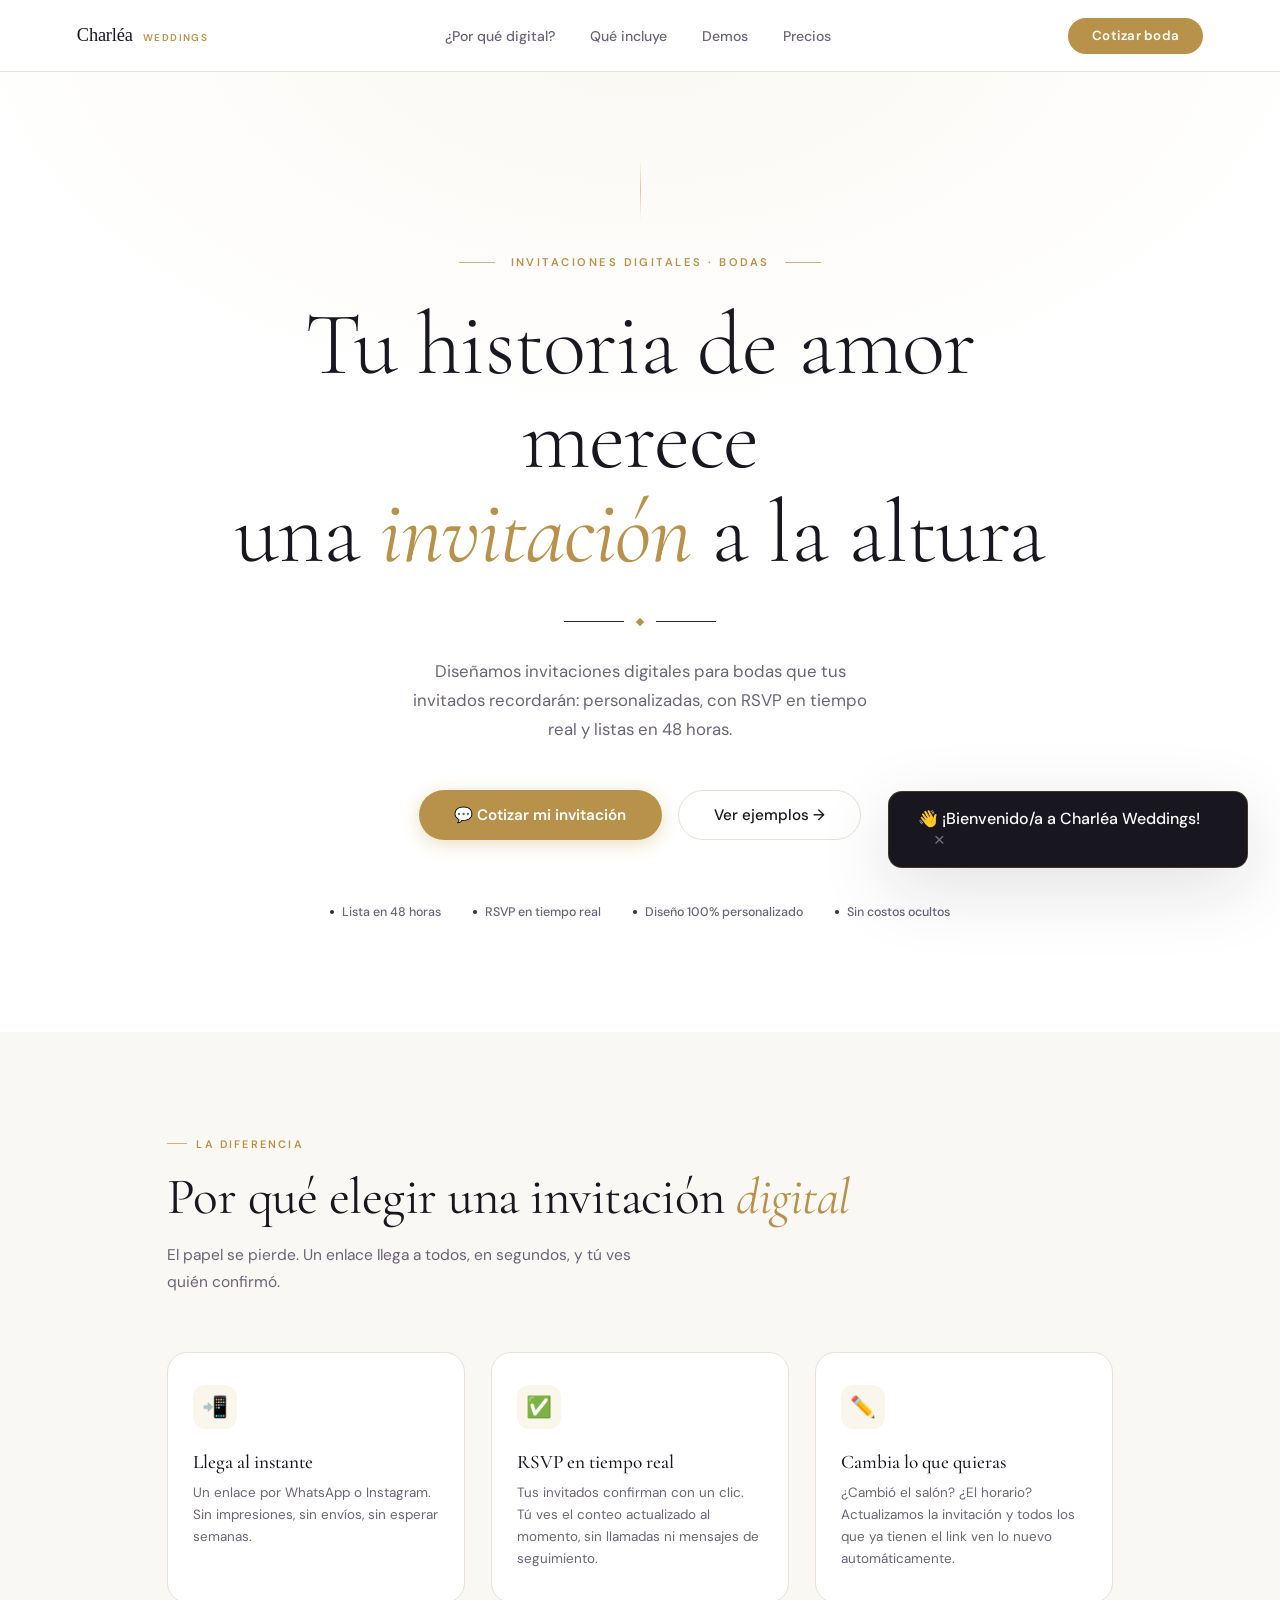
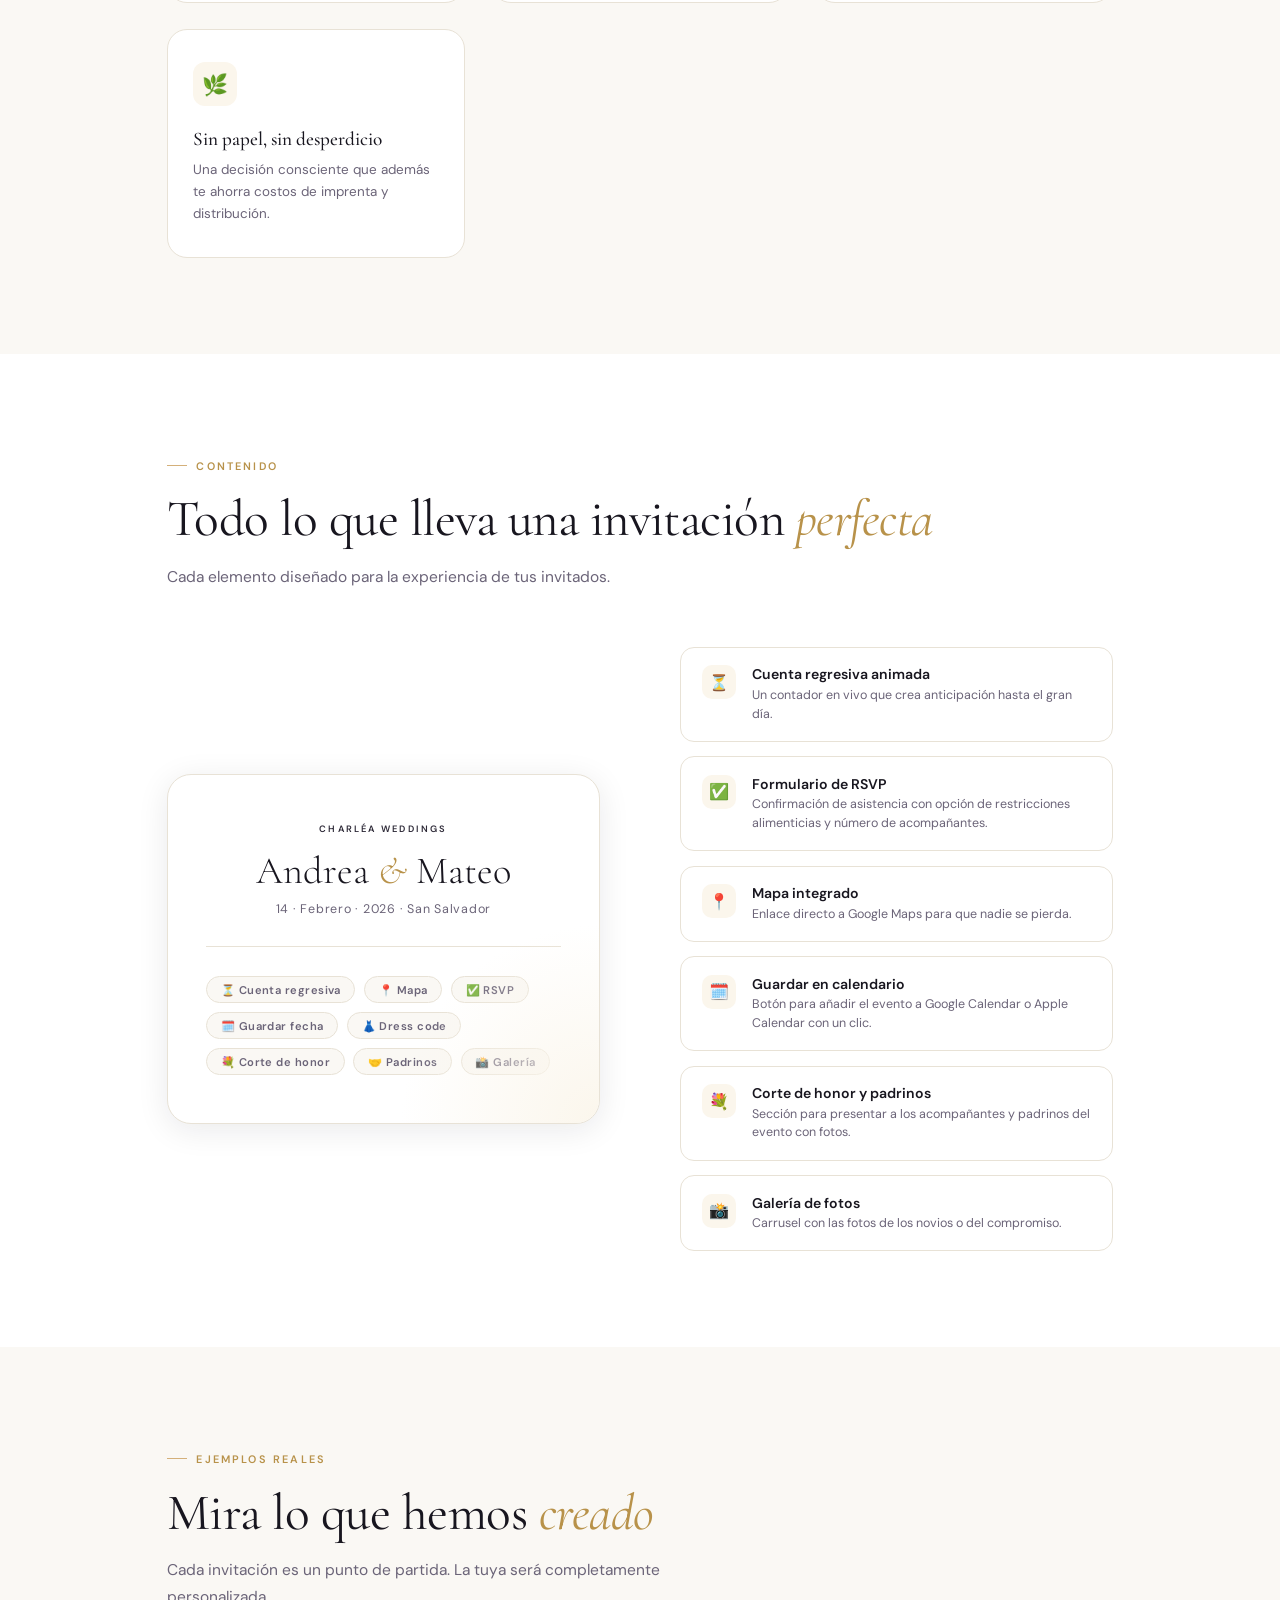
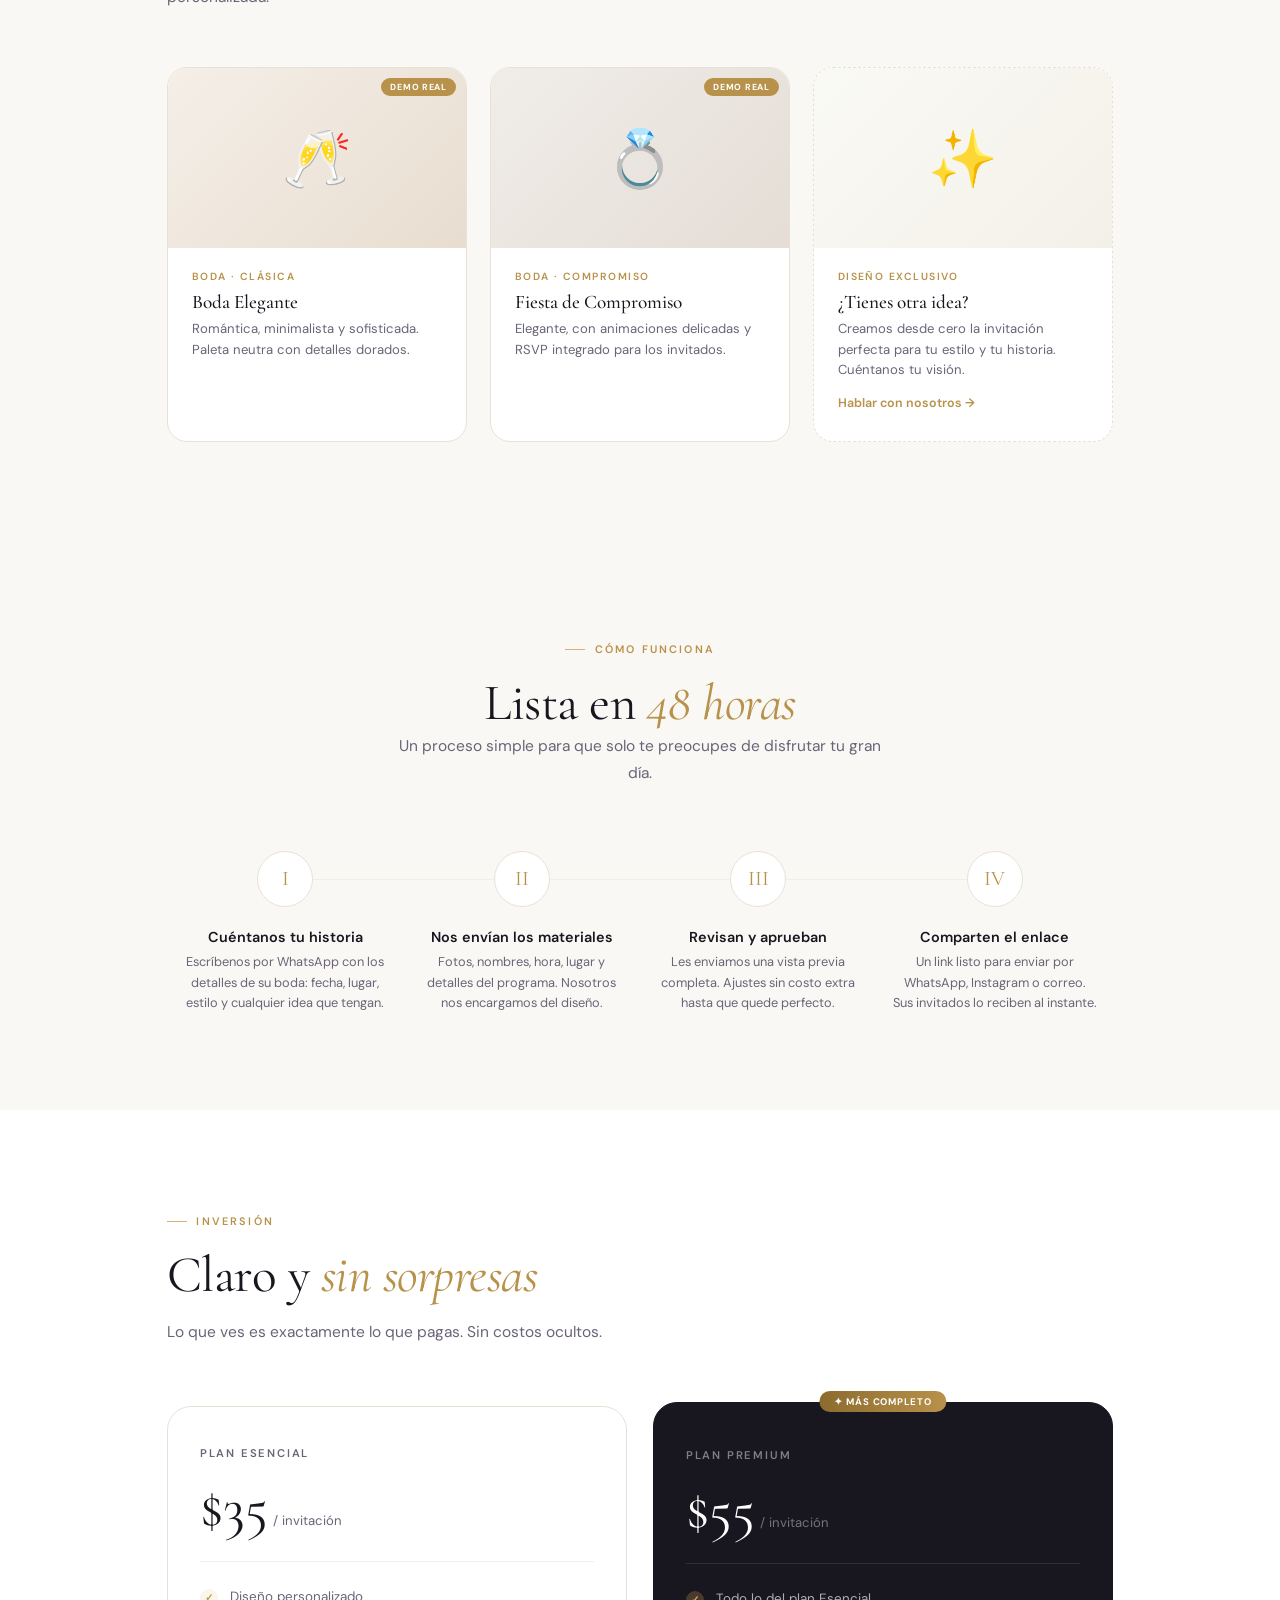
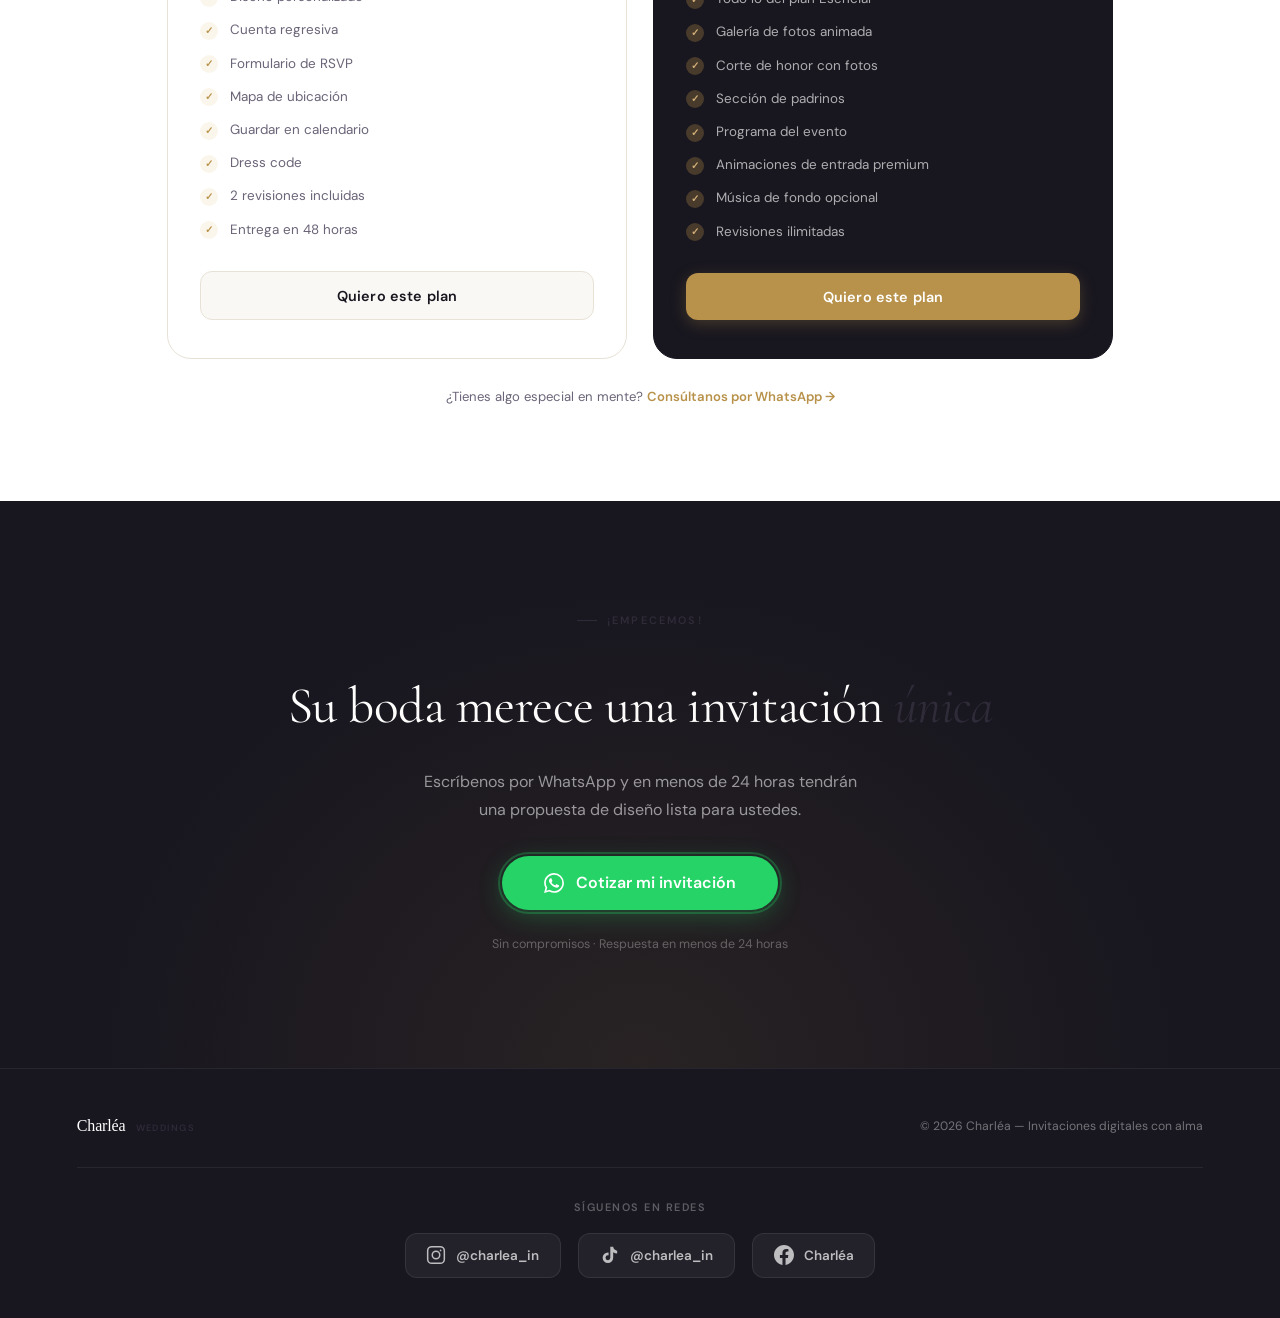
==== Charleaweedings/index.html @ 3f946fd0 "Fix: enlaces absolutos a demos (demo1 y demo4) en Charleaweedings" ====
<!DOCTYPE html>
<html lang="es">
<head>
  <meta charset="UTF-8" />
  <meta name="viewport" content="width=device-width, initial-scale=1.0" />
  <title>Charléa Weddings — Invitaciones Digitales para Bodas</title>
  <meta name="description" content="Invitaciones digitales de boda elegantes y personalizadas. RSVP en tiempo real, countdown, mapa y más. Lista en 48 horas." />

  <link rel="icon" type="image/svg+xml" href="data:image/svg+xml,
  <svg xmlns='http://www.w3.org/2000/svg' viewBox='0 0 64 64'>
    <rect width='64' height='64' rx='16' fill='%23B8924A'/>
    <text x='32' y='44' text-anchor='middle' font-family='serif' font-style='italic' font-size='36' fill='%23FAFAF5'>C</text>
  </svg>">

  <link rel="preconnect" href="https://fonts.googleapis.com">
  <link rel="preconnect" href="https://fonts.gstatic.com" crossorigin>
  <link href="https://fonts.cdnfonts.com/css/amsterdam-2" rel="stylesheet">
  <link href="https://fonts.googleapis.com/css2?family=Cormorant+Garamond:ital,wght@0,300;0,400;0,500;0,600;1,300;1,400;1,500;1,600&family=DM+Sans:wght@300;400;500;600&display=swap" rel="stylesheet" />

  <style>
    *, *::before, *::after { box-sizing: border-box; margin: 0; padding: 0; }

    :root {
      --bg:        #FFFFFF;
      --bg-soft:   #FAF8F4;
      --bg-warm:   #F3EFE6;
      --border:    #E8E2D6;
      --border-lt: #F0EBE0;
      --champ:     #B8924A;
      --champ-lt:  #FBF6EC;
      --champ-md:  #D4B07A;
      --champ-dk:  #8C6B2E;
      --ink:       #18161F;
      --ink2:      #6B6478;
      --ink-soft:  #2E2A38;
      --white:     #FFFFFF;
      --radius:    16px;
      --shadow-sm: 0 2px 12px rgba(24,22,31,0.06);
      --shadow:    0 6px 32px rgba(24,22,31,0.09);
      --shadow-lg: 0 20px 72px rgba(24,22,31,0.13);
      --tr:        all 0.28s cubic-bezier(0.4,0,0.2,1);
    }

    html { scroll-behavior: smooth; }
    body {
      font-family: 'DM Sans', sans-serif;
      background: var(--bg);
      color: var(--ink);
      overflow-x: hidden;
    }

    ::-webkit-scrollbar { width: 6px; }
    ::-webkit-scrollbar-track { background: var(--bg-soft); }
    ::-webkit-scrollbar-thumb { background: var(--champ-md); border-radius: 999px; }
    ::selection { background: var(--champ); color: var(--white); }

    /* ── NAV ── */
    nav {
      position: fixed; top: 0; left: 0; right: 0; z-index: 1000;
      display: flex; align-items: center; justify-content: space-between;
      padding: 1.1rem 6%;
      background: rgba(255,255,255,0.95);
      backdrop-filter: blur(20px) saturate(160%);
      -webkit-backdrop-filter: blur(20px) saturate(160%);
      border-bottom: 1px solid var(--border);
      transition: var(--tr);
    }
    nav.scrolled { box-shadow: 0 4px 28px rgba(26,24,16,0.06); }

    .nav-logo {
      font-family: 'Amsterdam', cursive;
      font-size: 1.15rem; font-weight: 400;
      color: var(--ink); text-decoration: none; letter-spacing: -.01em;
      display: flex; align-items: baseline; gap: .2rem;
    }
    .nav-logo-sub {
      font-family: 'DM Sans', sans-serif;
      font-size: .62rem; font-weight: 600; letter-spacing: .14em;
      text-transform: uppercase; color: var(--champ);
      margin-left: .45rem; vertical-align: middle;
      position: relative; top: -.05em;
    }

    .nav-links { display: flex; gap: 2.2rem; list-style: none; align-items: center; }
    .nav-links a {
      color: var(--ink2); text-decoration: none; font-size: .88rem;
      font-weight: 500; transition: var(--tr); position: relative;
    }
    .nav-links a::after {
      content: ''; position: absolute; bottom: -4px; left: 0;
      width: 0; height: 1.5px; background: var(--champ); transition: var(--tr);
    }
    .nav-links a:hover { color: var(--champ); }
    .nav-links a:hover::after { width: 100%; }

    .nav-cta {
      background: var(--champ); color: var(--white);
      font-weight: 600; font-size: .83rem;
      padding: .6rem 1.5rem; border-radius: 999px;
      text-decoration: none; letter-spacing: .02em;
      border: none; cursor: pointer;
      transition: var(--tr);
    }
    .nav-cta:hover {
      background: var(--champ-dk);
      transform: translateY(-2px);
      box-shadow: 0 6px 20px rgba(184,146,42,.35);
    }

    /* ── HAMBURGER ── */
    .hamburger {
      display: none; flex-direction: column; gap: 5px;
      background: none; border: none; cursor: pointer; padding: 4px; z-index: 1001;
    }
    .hamburger span {
      display: block; width: 24px; height: 2px;
      background: var(--ink); border-radius: 999px; transition: var(--tr);
      transform-origin: center;
    }
    .hamburger.active span:nth-child(1) { transform: rotate(45deg) translate(5px,5px); }
    .hamburger.active span:nth-child(2) { opacity: 0; transform: scaleX(0); }
    .hamburger.active span:nth-child(3) { transform: rotate(-45deg) translate(5px,-5px); }

    .mobile-menu {
      display: none; position: fixed; top: 0; right: -100%;
      width: 78%; max-width: 300px; height: 100vh;
      background: var(--white); padding: 5rem 2rem 2rem;
      box-shadow: -8px 0 32px rgba(26,24,16,0.1);
      transition: right 0.4s cubic-bezier(0.4,0,0.2,1);
      z-index: 999; overflow-y: auto;
    }
    .mobile-menu.open { right: 0; }
    .mobile-menu a {
      display: block; padding: 1rem 0; color: var(--ink);
      text-decoration: none; font-weight: 500; font-size: 1.05rem;
      border-bottom: 1px solid var(--border); transition: var(--tr);
    }
    .mobile-menu a:hover { color: var(--champ); padding-left: 8px; }
    .mobile-menu .nav-cta { display: inline-block; margin-top: 1.5rem; }

    .overlay {
      display: none; position: fixed; inset: 0;
      background: rgba(26,24,16,0.35);
      backdrop-filter: blur(4px); -webkit-backdrop-filter: blur(4px);
      z-index: 998; opacity: 0; transition: opacity 0.3s;
    }
    .overlay.show { display: block; opacity: 1; }

    /* ── HERO ── */
    #hero {
      min-height: 100vh;
      display: flex; flex-direction: column; align-items: center; justify-content: center;
      text-align: center;
      padding: 10rem 6% 7rem;
      position: relative; overflow: hidden;
    }

    /* Ornamental background — subtle radial bloom */
    #hero::before {
      content: '';
      position: absolute; inset: 0;
      background: radial-gradient(ellipse 80% 60% at 50% 0%, rgba(184,146,74,.07), transparent 70%);
      pointer-events: none;
    }

    .hero-ornament {
      width: 1px; height: 60px;
      background: linear-gradient(to bottom, transparent, var(--champ-md), transparent);
      margin: 0 auto 2.2rem;
      opacity: .7;
    }

    .hero-eyebrow {
      font-size: .7rem; font-weight: 600; letter-spacing: .22em;
      color: var(--champ); text-transform: uppercase; margin-bottom: 1.8rem;
      display: flex; align-items: center; justify-content: center; gap: 1rem;
    }
    .hero-eyebrow::before, .hero-eyebrow::after {
      content: ''; display: block; width: 36px; height: 1px; background: var(--champ-md);
    }

    h1 {
      font-family: 'Cormorant Garamond', serif;
      font-size: clamp(3rem, 7vw, 6rem);
      font-weight: 300; line-height: 1.05; letter-spacing: -.01em;
      color: var(--ink); max-width: 820px; margin: 0 auto .4rem;
    }
    h1 em { font-style: italic; color: var(--champ); font-weight: 400; }

    .hero-divider {
      display: flex; align-items: center; gap: .8rem;
      margin: 2rem auto; width: fit-content;
    }
    .hero-divider-line { width: 60px; height: 1px; background: var(--ink-soft); }
    .hero-divider-diamond {
      width: 6px; height: 6px;
      background: var(--champ); transform: rotate(45deg);
    }

    .hero-sub {
      color: var(--ink2); font-size: 1.05rem; line-height: 1.75;
      max-width: 480px; margin: 0 auto 2.8rem;
    }
    .hero-btns {
      display: flex; gap: 1rem; flex-wrap: wrap; justify-content: center;
    }
    .btn-primary {
      background: var(--champ); color: var(--white);
      font-weight: 600; padding: .9rem 2.2rem; border-radius: 999px;
      text-decoration: none; font-size: .95rem;
      transition: var(--tr); cursor: pointer;
      box-shadow: 0 4px 18px rgba(184,146,42,.3);
      border: none; display: inline-flex; align-items: center; gap: .5rem;
    }
    .btn-primary:hover {
      background: var(--champ-dk);
      transform: translateY(-3px);
      box-shadow: 0 8px 28px rgba(184,146,42,.42);
    }
    .btn-ghost {
      border: 1.5px solid var(--border); color: var(--ink);
      padding: .9rem 2.2rem; border-radius: 999px;
      text-decoration: none; font-size: .95rem; font-weight: 500;
      background: transparent; transition: var(--tr); cursor: pointer;
      display: inline-flex; align-items: center; gap: .5rem;
    }
    .btn-ghost:hover { border-color: var(--champ); color: var(--champ); background: var(--champ-lt); }

    .hero-trust {
      margin-top: 4rem;
      display: flex; align-items: center; justify-content: center; gap: 2rem;
      flex-wrap: wrap;
    }
    .trust-item {
      display: flex; align-items: center; gap: .5rem;
      font-size: .78rem; color: var(--ink2); font-weight: 500;
    }
    .trust-dot { width: 4px; height: 4px; border-radius: 50%; background: var(--ink-soft); flex-shrink: 0; }

    /* ── SECTION COMMONS ── */
    .section-wrap { max-width: 1100px; margin: 0 auto; padding: 6rem 6%; }
    .section-head { margin-bottom: 3.5rem; }
    .section-eyebrow {
      display: inline-flex; align-items: center; gap: .6rem;
      font-size: .68rem; font-weight: 600; letter-spacing: .2em;
      color: var(--champ); text-transform: uppercase; margin-bottom: 1.1rem;
    }
    .section-eyebrow::before {
      content: ''; display: block; width: 20px; height: 1px; background: var(--champ-md);
    }
    h2 {
      font-family: 'Cormorant Garamond', serif;
      font-size: clamp(2rem, 4vw, 3.2rem);
      font-weight: 400; line-height: 1.15; letter-spacing: -.01em;
      color: var(--ink);
    }
    h2 em { font-style: italic; color: var(--champ); }
    .section-sub {
      color: var(--ink2); font-size: .97rem; line-height: 1.75;
      margin-top: .9rem; max-width: 500px;
    }

    /* ── POR QUÉ DIGITAL ── */
    #why { background: var(--bg-soft); }
    .why-grid {
      display: grid; grid-template-columns: repeat(auto-fit, minmax(220px, 1fr));
      gap: 1.6rem; margin-top: 3.5rem;
    }
    .why-card {
      background: var(--white); border: 1px solid var(--border);
      border-radius: 20px; padding: 2rem 1.6rem;
      transition: var(--tr); position: relative;
      overflow: hidden;
    }
    .why-card::before {
      content: ''; position: absolute; top: 0; left: 0; right: 0; height: 2px;
      background: linear-gradient(90deg, var(--champ-md), transparent);
      opacity: 0; transition: var(--tr);
    }
    .why-card:hover { transform: translateY(-5px); box-shadow: var(--shadow); border-color: var(--ink-soft); }
    .why-card:hover::before { opacity: 1; }
    .why-icon {
      width: 44px; height: 44px; border-radius: 12px;
      background: var(--champ-lt); display: flex; align-items: center; justify-content: center;
      margin-bottom: 1.3rem; font-size: 1.3rem;
    }
    .why-title { font-family: 'Cormorant Garamond', serif; font-size: 1.2rem; font-weight: 500; color: var(--ink); margin-bottom: .5rem; }
    .why-desc { font-size: .84rem; color: var(--ink2); line-height: 1.65; }

    /* ── QUÉ INCLUYE ── */
    #includes { }
    .includes-layout {
      display: grid; grid-template-columns: 1fr 1fr;
      gap: 5rem; align-items: center; margin-top: 3.5rem;
    }
    .includes-visual {
      background: var(--white);
      border: 1px solid var(--border);
      border-radius: 24px;
      padding: 3rem 2.4rem;
      position: relative; overflow: hidden;
      box-shadow: var(--shadow);
    }
    .includes-visual::after {
      content: '';
      position: absolute; bottom: 0; right: 0;
      width: 200px; height: 200px;
      background: radial-gradient(circle at bottom right, var(--champ-lt), transparent 70%);
      pointer-events: none;
    }
    .invite-preview-header {
      text-align: center; padding-bottom: 1.8rem;
      border-bottom: 1px solid var(--border); margin-bottom: 1.8rem;
    }
    .invite-preview-eyebrow {
      font-size: .58rem; letter-spacing: .24em; text-transform: uppercase;
      color: var(--ink-soft); margin-bottom: .9rem; display: block; font-weight: 600;
    }
    .invite-preview-names {
      font-family: 'Cormorant Garamond', serif;
      font-size: 2.4rem; font-weight: 300; color: var(--ink);
      line-height: 1.1;
    }
    .invite-preview-names em { font-style: italic; color: var(--champ); }
    .invite-preview-date {
      font-size: .78rem; color: var(--ink2); margin-top: .6rem; letter-spacing: .06em;
    }
    .invite-chips {
      display: flex; flex-wrap: wrap; gap: .55rem; margin-top: 1.2rem;
    }
    .invite-chip {
      font-size: .7rem; font-weight: 600; padding: .35rem .85rem;
      border-radius: 999px; background: var(--bg-soft); color: var(--ink2);
      border: 1px solid var(--border); letter-spacing: .04em;
      display: inline-flex; align-items: center; gap: .35rem;
    }

    .includes-list { display: flex; flex-direction: column; gap: .9rem; }
    .includes-item {
      display: flex; align-items: flex-start; gap: 1rem;
      padding: 1.1rem 1.3rem; border-radius: 14px;
      border: 1px solid var(--border); background: var(--white);
      transition: var(--tr);
    }
    .includes-item:hover { border-color: var(--ink-soft); background: var(--champ-lt); }
    .inc-icon {
      width: 34px; height: 34px; border-radius: 10px;
      background: var(--champ-lt); color: var(--champ);
      display: flex; align-items: center; justify-content: center;
      font-size: 1rem; flex-shrink: 0;
    }
    .includes-item:hover .inc-icon { background: var(--champ); color: var(--white); }
    .inc-title { font-weight: 600; font-size: .88rem; color: var(--ink); }
    .inc-desc { font-size: .78rem; color: var(--ink2); margin-top: .15rem; line-height: 1.5; }

    /* ── DEMOS ── */
    #demos { background: var(--bg-soft); }
    .demos-grid {
      display: grid; grid-template-columns: repeat(auto-fill, minmax(280px, 1fr));
      gap: 1.4rem; margin-top: 3.5rem;
    }
    .demo-card {
      background: var(--white); border: 1px solid var(--border);
      border-radius: 20px; overflow: hidden; transition: var(--tr);
      text-decoration: none; color: inherit;
      display: flex; flex-direction: column;
      position: relative;
    }
    .demo-card:hover { transform: translateY(-6px); box-shadow: var(--shadow-lg); border-color: var(--ink-soft); }
    .demo-card-thumb {
      height: 180px; display: flex; align-items: center; justify-content: center;
      font-size: 3.5rem; transition: var(--tr); position: relative;
    }
    .demo-card:hover .demo-card-thumb { transform: scale(1.04); }
    .demo-badge {
      position: absolute; top: 10px; right: 10px;
      font-size: .55rem; font-weight: 700; letter-spacing: .08em; text-transform: uppercase;
      padding: .2rem .6rem; border-radius: 999px;
      background: var(--champ); color: var(--white);
    }
    .demo-card-body { padding: 1.4rem 1.5rem 1.8rem; flex: 1; }
    .demo-card-tag {
      font-size: .65rem; font-weight: 600; letter-spacing: .14em;
      color: var(--champ); text-transform: uppercase; margin-bottom: .4rem;
    }
    .demo-card-title {
      font-family: 'Cormorant Garamond', serif;
      font-size: 1.2rem; font-weight: 500; color: var(--ink); margin-bottom: .35rem;
    }
    .demo-card-desc { font-size: .82rem; color: var(--ink2); line-height: 1.55; }
    .demo-card-link {
      display: inline-flex; align-items: center; gap: .35rem;
      font-size: .78rem; font-weight: 600; color: var(--champ);
      margin-top: .9rem; opacity: 0; transform: translateX(-6px); transition: var(--tr);
    }
    .demo-card:hover .demo-card-link { opacity: 1; transform: translateY(0); }

    /* ── PROCESO ── */
    #process {}
    .process-steps {
      display: grid; grid-template-columns: repeat(4, 1fr);
      gap: 0; margin-top: 4rem; position: relative;
    }
    .process-steps::before {
      content: '';
      position: absolute; top: 28px; left: calc(100% / 8); right: calc(100% / 8);
      height: 1px; background: var(--bg-warm); z-index: 0;
    }
    .process-step { text-align: center; padding: 0 1rem; position: relative; z-index: 1; }
    .step-num-circle {
      width: 56px; height: 56px; border-radius: 50%;
      background: var(--white); border: 1.5px solid var(--border);
      display: flex; align-items: center; justify-content: center;
      margin: 0 auto 1.3rem;
      font-family: 'Cormorant Garamond', serif;
      font-size: 1.3rem; font-weight: 400; color: var(--champ);
      transition: var(--tr);
    }
    .process-step:hover .step-num-circle {
      background: var(--champ); color: var(--white); border-color: var(--champ);
      transform: scale(1.1);
    }
    .step-title { font-weight: 600; font-size: .9rem; color: var(--ink); margin-bottom: .4rem; }
    .step-desc { font-size: .8rem; color: var(--ink2); line-height: 1.6; }

    /* ── PROCESO ── */
    #process { background: var(--bg-soft); }

    /* ── PRICING ── */
    #pricing { background: var(--white); }
    .pricing-two {
      display: grid; grid-template-columns: 1fr 1fr;
      gap: 1.6rem; margin-top: 3.5rem; align-items: end;
    }
    .price-card {
      background: var(--white); border: 1.5px solid var(--border);
      border-radius: 24px; padding: 2.4rem 2rem;
      display: flex; flex-direction: column; transition: var(--tr);
      position: relative;
    }
    .price-card:hover { transform: translateY(-5px); box-shadow: var(--shadow-lg); }
    .price-card.featured {
      background: var(--ink); border-color: var(--ink);
      padding-top: 2.8rem;
    }
    .featured-badge {
      position: absolute; top: -12px; left: 50%; transform: translateX(-50%);
      background: linear-gradient(90deg, var(--champ-dk), var(--champ), var(--champ-md));
      background-size: 200%; animation: lilacShimmer 3s linear infinite;
      color: var(--white); font-size: .6rem; font-weight: 700;
      letter-spacing: .1em; text-transform: uppercase;
      padding: .25rem .9rem; border-radius: 999px; white-space: nowrap;
    }
    @keyframes lilacShimmer { 0%{background-position:0%} 100%{background-position:200%} }
    .price-tier {
      font-size: .7rem; font-weight: 600; letter-spacing: .16em;
      text-transform: uppercase; color: var(--ink2); margin-bottom: 1.2rem;
    }
    .price-card.featured .price-tier { color: rgba(255,255,255,.45); }
    .price-amount {
      display: flex; align-items: baseline; gap: .3rem; margin-bottom: 1.6rem;
    }
    .price-num {
      font-family: 'Cormorant Garamond', serif;
      font-size: 3.5rem; font-weight: 400; line-height: 1; color: var(--ink);
    }
    .price-card.featured .price-num { color: var(--white); }
    .price-per { font-size: .82rem; color: var(--ink2); font-weight: 400; }
    .price-card.featured .price-per { color: rgba(255,255,255,.4); }
    .price-divider { height: 1px; background: var(--bg-warm); margin-bottom: 1.6rem; }
    .price-card.featured .price-divider { background: rgba(255,255,255,.1); }
    .price-features { list-style: none; display: flex; flex-direction: column; gap: .85rem; flex: 1; }
    .price-features li {
      display: flex; align-items: flex-start; gap: .75rem;
      font-size: .84rem; color: var(--ink2); line-height: 1.45;
    }
    .price-card.featured .price-features li { color: rgba(255,255,255,.65); }
    .feat-check {
      width: 18px; height: 18px; border-radius: 50%; flex-shrink: 0;
      background: var(--champ-lt); color: var(--champ);
      display: flex; align-items: center; justify-content: center;
      font-size: .6rem; font-weight: 700; margin-top: .1rem;
    }
    .price-card.featured .feat-check { background: rgba(184,146,74,.3); color: var(--champ-md); }
    .price-btn {
      margin-top: 2rem; width: 100%; padding: .9rem;
      border-radius: 12px; font-weight: 600; font-size: .9rem;
      cursor: pointer; border: none; transition: var(--tr);
      font-family: 'DM Sans', sans-serif; letter-spacing: .01em;
    }
    .price-btn-default {
      background: var(--bg-soft); color: var(--ink); border: 1.5px solid var(--border);
    }
    .price-btn-default:hover { border-color: var(--champ); color: var(--champ); background: var(--champ-lt); }
    .price-btn-featured {
      background: var(--champ); color: var(--white);
      box-shadow: 0 4px 16px rgba(184,146,74,.28);
    }
    .price-btn-featured:hover { background: var(--champ-dk); box-shadow: 0 8px 28px rgba(184,146,74,.42); }

    /* ── CTA BANNER ── */
    #cta {
      background: var(--ink); padding: 7rem 6%;
      text-align: center; display: flex; flex-direction: column; align-items: center; gap: 2rem;
      position: relative; overflow: hidden;
    }
    #cta::before {
      content: ''; position: absolute; inset: 0;
      background: radial-gradient(ellipse at 50% 100%, rgba(184,146,74,.1), transparent 60%);
    }
    #cta .section-eyebrow { color: var(--ink-soft); }
    #cta .section-eyebrow::before { background: var(--ink-soft); }
    #cta h2 { color: var(--white); }
    #cta h2 em { color: var(--ink-soft); }
    #cta p { color: rgba(255,255,255,.55); font-size: 1rem; max-width: 440px; line-height: 1.75; position: relative; }
    .wa-btn {
      display: inline-flex; align-items: center; gap: .75rem;
      background: #25D366; color: var(--white); font-weight: 600;
      padding: 1.05rem 2.6rem; border-radius: 999px; text-decoration: none;
      font-size: 1rem; transition: var(--tr);
      box-shadow: 0 6px 24px rgba(37,211,102,.28);
      position: relative;
    }
    .wa-btn:hover { transform: translateY(-3px) scale(1.02); box-shadow: 0 12px 40px rgba(37,211,102,.4); }
    .wa-btn::after {
      content: ''; position: absolute; inset: -4px;
      border-radius: 999px; border: 2px solid rgba(37,211,102,.28);
      animation: pulseRing 2s ease-out infinite;
    }
    @keyframes pulseRing { 0%{transform:scale(1);opacity:1;} 100%{transform:scale(1.3);opacity:0;} }

    /* ── FOOTER ── */
    footer {
      background: var(--ink);
      border-top: 1px solid rgba(255,255,255,.07);
      padding: 3rem 6% 2.5rem;
      display: flex; flex-direction: column; align-items: center;
      gap: 2rem; text-align: center;
    }
    .footer-top {
      display: flex; align-items: center; justify-content: space-between;
      width: 100%; flex-wrap: wrap; gap: 1.5rem;
    }
    .footer-logo {
      font-family: 'Amsterdam', cursive;
      font-size: 1rem; font-weight: 400; color: var(--white); letter-spacing: -.01em;
    }
    .footer-logo-sub {
      font-family: 'DM Sans', sans-serif;
      font-size: .58rem; font-weight: 600; letter-spacing: .14em;
      text-transform: uppercase; color: var(--ink-soft); margin-left: .4rem;
    }
    footer p { font-size: .76rem; color: rgba(255,255,255,.4); }
    .footer-social-section {
      width: 100%; border-top: 1px solid rgba(255,255,255,.07);
      padding-top: 2rem; display: flex; flex-direction: column; align-items: center; gap: 1.2rem;
    }
    .footer-social-label {
      font-size: .68rem; font-weight: 600; letter-spacing: .14em;
      text-transform: uppercase; color: rgba(255,255,255,.3);
    }
    .footer-socials { display: flex; gap: 1.1rem; flex-wrap: wrap; justify-content: center; }
    .social-icon-link {
      display: flex; align-items: center; gap: .6rem; text-decoration: none;
      background: rgba(255,255,255,.05); border: 1px solid rgba(255,255,255,.08);
      border-radius: 12px; padding: .7rem 1.3rem;
      transition: var(--tr); color: rgba(255,255,255,.7);
    }
    .social-icon-link:hover {
      background: rgba(255,255,255,.1); border-color: var(--ink-soft);
      color: var(--white); transform: translateY(-3px);
      box-shadow: 0 8px 24px rgba(0,0,0,.25);
    }
    .social-icon-link svg { flex-shrink: 0; width: 20px; height: 20px; }
    .social-icon-link span { font-size: .84rem; font-weight: 600; }

    /* ── NOTIFICATION ── */
    .notification {
      position: fixed; bottom: 2rem; right: 2rem;
      background: var(--ink); color: var(--white);
      padding: 1rem 1.8rem; border-radius: 14px;
      box-shadow: var(--shadow-lg);
      transform: translateY(120px); opacity: 0;
      transition: all 0.5s cubic-bezier(0.34,1.56,0.64,1);
      z-index: 2000; font-weight: 500;
      max-width: 360px;
      border: 1px solid rgba(184,146,42,.25);
    }
    .notification.show { transform: translateY(0); opacity: 1; }
    .notification .nt-close {
      background: none; border: none; color: rgba(255,255,255,.4);
      cursor: pointer; margin-left: 1rem; font-size: 1.2rem; transition: var(--tr);
    }
    .notification .nt-close:hover { color: var(--white); }

    /* ── REVEAL ── */
    .reveal { opacity: 0; transform: translateY(20px); transition: opacity 0.6s cubic-bezier(0.25,0.46,0.45,0.94), transform 0.6s cubic-bezier(0.25,0.46,0.45,0.94); }
    .reveal.visible { opacity: 1; transform: translateY(0); }
    .reveal:nth-child(2) { transition-delay: .08s; }
    .reveal:nth-child(3) { transition-delay: .16s; }
    .reveal:nth-child(4) { transition-delay: .24s; }

    /* ── RESPONSIVE ── */
    @media (max-width: 860px) {
      .includes-layout { grid-template-columns: 1fr; gap: 2.5rem; }
      .process-steps { grid-template-columns: 1fr 1fr; gap: 2rem; }
      .process-steps::before { display: none; }
      .pricing-two { grid-template-columns: 1fr; max-width: 440px; margin-left: auto; margin-right: auto; }
    }
    @media (max-width: 700px) {
      .nav-links { display: none; }
      .hamburger { display: flex; }
      .mobile-menu { display: block; }
      footer { text-align: center; }
      .footer-top { flex-direction: column; align-items: center; }
      .footer-socials { flex-direction: column; align-items: center; }
      .notification { bottom: 1rem; right: 1rem; left: 1rem; max-width: none; }
      .why-grid { grid-template-columns: 1fr; }
      .demos-grid { grid-template-columns: 1fr; }
      h1 { font-size: 2.8rem; }
    }
    @media (max-width: 480px) {
      .hero-btns .btn-primary, .hero-btns .btn-ghost { width: 100%; justify-content: center; }
      .process-steps { grid-template-columns: 1fr; }
    }
    @media (prefers-reduced-motion: reduce) {
      *, *::before, *::after { animation: none !important; transition: none !important; }
    }
  </style>
</head>
<body>

<!-- NAV -->
<nav id="nav">
  <a class="nav-logo" href="#">
    Charléa <span class="nav-logo-sub">Weddings</span>
  </a>
  <ul class="nav-links">
    <li><a href="#why">¿Por qué digital?</a></li>
    <li><a href="#includes">Qué incluye</a></li>
    <li><a href="#demos">Demos</a></li>
    <li><a href="#pricing">Precios</a></li>
  </ul>
  <a href="#cta" class="nav-cta" onclick="handleWhatsApp()">Cotizar boda</a>
  <button class="hamburger" id="hamburger" aria-label="Menú">
    <span></span><span></span><span></span>
  </button>
</nav>
<div class="overlay" id="overlay"></div>
<div class="mobile-menu" id="mobileMenu">
  <a href="#why" onclick="closeMobile()">¿Por qué digital?</a>
  <a href="#includes" onclick="closeMobile()">Qué incluye</a>
  <a href="#demos" onclick="closeMobile()">Demos</a>
  <a href="#pricing" onclick="closeMobile()">Precios</a>
  <a href="#cta" class="nav-cta" onclick="handleWhatsApp(); closeMobile()">Cotizar boda</a>
</div>

<!-- HERO -->
<section id="hero">
  <div class="hero-ornament"></div>
  <div class="hero-eyebrow">Invitaciones digitales · Bodas</div>
  <h1>
    Tu historia de amor merece<br/>
    una <em>invitación</em> a la altura
  </h1>
  <div class="hero-divider">
    <div class="hero-divider-line"></div>
    <div class="hero-divider-diamond"></div>
    <div class="hero-divider-line"></div>
  </div>
  <p class="hero-sub">
    Diseñamos invitaciones digitales para bodas que tus invitados recordarán: personalizadas, con RSVP en tiempo real y listas en 48 horas.
  </p>
  <div class="hero-btns">
    <a href="#cta" class="btn-primary" onclick="handleWhatsApp()">💬 Cotizar mi invitación</a>
    <a href="#demos" class="btn-ghost">Ver ejemplos →</a>
  </div>
  <div class="hero-trust">
    <div class="trust-item"><div class="trust-dot"></div> Lista en 48 horas</div>
    <div class="trust-item"><div class="trust-dot"></div> RSVP en tiempo real</div>
    <div class="trust-item"><div class="trust-dot"></div> Diseño 100% personalizado</div>
    <div class="trust-item"><div class="trust-dot"></div> Sin costos ocultos</div>
  </div>
</section>

<!-- POR QUÉ DIGITAL -->
<section id="why">
  <div class="section-wrap">
    <div class="section-head reveal">
      <span class="section-eyebrow">La diferencia</span>
      <h2>Por qué elegir una invitación <em>digital</em></h2>
      <p class="section-sub">El papel se pierde. Un enlace llega a todos, en segundos, y tú ves quién confirmó.</p>
    </div>
    <div class="why-grid">
      <div class="why-card reveal">
        <div class="why-icon">📲</div>
        <p class="why-title">Llega al instante</p>
        <p class="why-desc">Un enlace por WhatsApp o Instagram. Sin impresiones, sin envíos, sin esperar semanas.</p>
      </div>
      <div class="why-card reveal">
        <div class="why-icon">✅</div>
        <p class="why-title">RSVP en tiempo real</p>
        <p class="why-desc">Tus invitados confirman con un clic. Tú ves el conteo actualizado al momento, sin llamadas ni mensajes de seguimiento.</p>
      </div>
      <div class="why-card reveal">
        <div class="why-icon">✏️</div>
        <p class="why-title">Cambia lo que quieras</p>
        <p class="why-desc">¿Cambió el salón? ¿El horario? Actualizamos la invitación y todos los que ya tienen el link ven lo nuevo automáticamente.</p>
      </div>
      <div class="why-card reveal">
        <div class="why-icon">🌿</div>
        <p class="why-title">Sin papel, sin desperdicio</p>
        <p class="why-desc">Una decisión consciente que además te ahorra costos de imprenta y distribución.</p>
      </div>
    </div>
  </div>
</section>

<!-- QUÉ INCLUYE -->
<section id="includes">
  <div class="section-wrap">
    <div class="section-head reveal">
      <span class="section-eyebrow">Contenido</span>
      <h2>Todo lo que lleva una invitación <em>perfecta</em></h2>
      <p class="section-sub">Cada elemento diseñado para la experiencia de tus invitados.</p>
    </div>
    <div class="includes-layout">
      <div class="includes-visual reveal">
        <div class="invite-preview-header">
          <span class="invite-preview-eyebrow">Charléa Weddings</span>
          <div class="invite-preview-names">Andrea <em>&</em> Mateo</div>
          <div class="invite-preview-date">14 · Febrero · 2026 · San Salvador</div>
        </div>
        <div class="invite-chips">
          <span class="invite-chip">⏳ Cuenta regresiva</span>
          <span class="invite-chip">📍 Mapa</span>
          <span class="invite-chip">✅ RSVP</span>
          <span class="invite-chip">🗓️ Guardar fecha</span>
          <span class="invite-chip">👗 Dress code</span>
          <span class="invite-chip">💐 Corte de honor</span>
          <span class="invite-chip">🤝 Padrinos</span>
          <span class="invite-chip">📸 Galería</span>
        </div>
      </div>
      <div class="includes-list">
        <div class="includes-item reveal">
          <div class="inc-icon">⏳</div>
          <div>
            <p class="inc-title">Cuenta regresiva animada</p>
            <p class="inc-desc">Un contador en vivo que crea anticipación hasta el gran día.</p>
          </div>
        </div>
        <div class="includes-item reveal">
          <div class="inc-icon">✅</div>
          <div>
            <p class="inc-title">Formulario de RSVP</p>
            <p class="inc-desc">Confirmación de asistencia con opción de restricciones alimenticias y número de acompañantes.</p>
          </div>
        </div>
        <div class="includes-item reveal">
          <div class="inc-icon">📍</div>
          <div>
            <p class="inc-title">Mapa integrado</p>
            <p class="inc-desc">Enlace directo a Google Maps para que nadie se pierda.</p>
          </div>
        </div>
        <div class="includes-item reveal">
          <div class="inc-icon">🗓️</div>
          <div>
            <p class="inc-title">Guardar en calendario</p>
            <p class="inc-desc">Botón para añadir el evento a Google Calendar o Apple Calendar con un clic.</p>
          </div>
        </div>
        <div class="includes-item reveal">
          <div class="inc-icon">💐</div>
          <div>
            <p class="inc-title">Corte de honor y padrinos</p>
            <p class="inc-desc">Sección para presentar a los acompañantes y padrinos del evento con fotos.</p>
          </div>
        </div>
        <div class="includes-item reveal">
          <div class="inc-icon">📸</div>
          <div>
            <p class="inc-title">Galería de fotos</p>
            <p class="inc-desc">Carrusel con las fotos de los novios o del compromiso.</p>
          </div>
        </div>
      </div>
    </div>
  </div>
</section>

<!-- DEMOS -->
<section id="demos">
  <div class="section-wrap">
    <div class="section-head reveal">
      <span class="section-eyebrow">Ejemplos reales</span>
      <h2>Mira lo que hemos <em>creado</em></h2>
      <p class="section-sub">Cada invitación es un punto de partida. La tuya será completamente personalizada.</p>
    </div>
    <div class="demos-grid">
      <a class="demo-card reveal" href="https://charlea-in.github.io/LandPage/demo4/index.html" target="_blank">
        <div class="demo-card-thumb" style="background:linear-gradient(135deg,#f5efe8,#e8ddd0);">
          🥂
          <span class="demo-badge">Demo real</span>
        </div>
        <div class="demo-card-body">
          <p class="demo-card-tag">Boda · Clásica</p>
          <p class="demo-card-title">Boda Elegante</p>
          <p class="demo-card-desc">Romántica, minimalista y sofisticada. Paleta neutra con detalles dorados.</p>
          <span class="demo-card-link">Ver demo →</span>
        </div>
      </a>
      <a class="demo-card reveal" href="https://charlea-in.github.io/LandPage/demo1/index.html" target="_blank">
        <div class="demo-card-thumb" style="background:linear-gradient(135deg,#f0ede8,#e5ddd6);">
          💍
          <span class="demo-badge">Demo real</span>
        </div>
        <div class="demo-card-body">
          <p class="demo-card-tag">Boda · Compromiso</p>
          <p class="demo-card-title">Fiesta de Compromiso</p>
          <p class="demo-card-desc">Elegante, con animaciones delicadas y RSVP integrado para los invitados.</p>
          <span class="demo-card-link">Ver demo →</span>
        </div>
      </a>
      <div class="demo-card reveal" style="cursor:default; border-style:dashed;" onclick="handleWhatsApp()">
        <div class="demo-card-thumb" style="background:linear-gradient(135deg,#fafaf5,#f3f0e8);">✨</div>
        <div class="demo-card-body">
          <p class="demo-card-tag">Diseño exclusivo</p>
          <p class="demo-card-title">¿Tienes otra idea?</p>
          <p class="demo-card-desc">Creamos desde cero la invitación perfecta para tu estilo y tu historia. Cuéntanos tu visión.</p>
          <span class="demo-card-link" style="opacity:1;transform:none;">Hablar con nosotros →</span>
        </div>
      </div>
    </div>
  </div>
</section>

<!-- PROCESO -->
<section id="process">
  <div class="section-wrap">
    <div class="section-head reveal" style="text-align:center;">
      <span class="section-eyebrow">Cómo funciona</span>
      <h2>Lista en <em>48 horas</em></h2>
      <p class="section-sub" style="margin:0 auto;">Un proceso simple para que solo te preocupes de disfrutar tu gran día.</p>
    </div>
    <div class="process-steps">
      <div class="process-step reveal">
        <div class="step-num-circle">I</div>
        <p class="step-title">Cuéntanos tu historia</p>
        <p class="step-desc">Escríbenos por WhatsApp con los detalles de su boda: fecha, lugar, estilo y cualquier idea que tengan.</p>
      </div>
      <div class="process-step reveal">
        <div class="step-num-circle">II</div>
        <p class="step-title">Nos envían los materiales</p>
        <p class="step-desc">Fotos, nombres, hora, lugar y detalles del programa. Nosotros nos encargamos del diseño.</p>
      </div>
      <div class="process-step reveal">
        <div class="step-num-circle">III</div>
        <p class="step-title">Revisan y aprueban</p>
        <p class="step-desc">Les enviamos una vista previa completa. Ajustes sin costo extra hasta que quede perfecto.</p>
      </div>
      <div class="process-step reveal">
        <div class="step-num-circle">IV</div>
        <p class="step-title">Comparten el enlace</p>
        <p class="step-desc">Un link listo para enviar por WhatsApp, Instagram o correo. Sus invitados lo reciben al instante.</p>
      </div>
    </div>
  </div>
</section>

<!-- PRICING -->
<section id="pricing">
  <div class="section-wrap">
    <div class="section-head reveal">
      <span class="section-eyebrow">Inversión</span>
      <h2>Claro y <em>sin sorpresas</em></h2>
      <p class="section-sub">Lo que ves es exactamente lo que pagas. Sin costos ocultos.</p>
    </div>
    <div class="pricing-two">

      <!-- ESENCIAL -->
      <div class="price-card reveal">
        <p class="price-tier">Plan Esencial</p>
        <div class="price-amount">
          <span class="price-num">$35</span>
          <span class="price-per">/ invitación</span>
        </div>
        <div class="price-divider"></div>
        <ul class="price-features">
          <li><span class="feat-check">✓</span> Diseño personalizado</li>
          <li><span class="feat-check">✓</span> Cuenta regresiva</li>
          <li><span class="feat-check">✓</span> Formulario de RSVP</li>
          <li><span class="feat-check">✓</span> Mapa de ubicación</li>
          <li><span class="feat-check">✓</span> Guardar en calendario</li>
          <li><span class="feat-check">✓</span> Dress code</li>
          <li><span class="feat-check">✓</span> 2 revisiones incluidas</li>
          <li><span class="feat-check">✓</span> Entrega en 48 horas</li>
        </ul>
        <button class="price-btn price-btn-default" onclick="handleWhatsApp('Esencial')">Quiero este plan</button>
      </div>

      <!-- PREMIUM -->
      <div class="price-card featured reveal">
        <span class="featured-badge">✦ Más completo</span>
        <p class="price-tier">Plan Premium</p>
        <div class="price-amount">
          <span class="price-num">$55</span>
          <span class="price-per">/ invitación</span>
        </div>
        <div class="price-divider"></div>
        <ul class="price-features">
          <li><span class="feat-check">✓</span> Todo lo del plan Esencial</li>
          <li><span class="feat-check">✓</span> Galería de fotos animada</li>
          <li><span class="feat-check">✓</span> Corte de honor con fotos</li>
          <li><span class="feat-check">✓</span> Sección de padrinos</li>
          <li><span class="feat-check">✓</span> Programa del evento</li>
          <li><span class="feat-check">✓</span> Animaciones de entrada premium</li>
          <li><span class="feat-check">✓</span> Música de fondo opcional</li>
          <li><span class="feat-check">✓</span> Revisiones ilimitadas</li>
        </ul>
        <button class="price-btn price-btn-featured" onclick="handleWhatsApp('Premium')">Quiero este plan</button>
      </div>

    </div>
    <p style="text-align:center; margin-top:1.8rem; font-size:.82rem; color:var(--ink2);">
      ¿Tienes algo especial en mente? <a href="#cta" style="color:var(--champ); font-weight:600; text-decoration:none;" onclick="handleWhatsApp()">Consúltanos por WhatsApp →</a>
    </p>
  </div>
</section>

<!-- CTA FINAL -->
<section id="cta">
  <span class="section-eyebrow">¡Empecemos!</span>
  <h2 style="color:var(--white);">Su boda merece una invitación <em>única</em></h2>
  <p>Escríbenos por WhatsApp y en menos de 24 horas tendrán una propuesta de diseño lista para ustedes.</p>
  <a href="#" class="wa-btn" onclick="handleWhatsApp()">
    <svg width="20" height="20" viewBox="0 0 24 24" fill="currentColor"><path d="M17.472 14.382c-.297-.149-1.758-.867-2.03-.967-.273-.099-.471-.148-.67.15-.197.297-.767.966-.94 1.164-.173.199-.347.223-.644.075-.297-.15-1.255-.463-2.39-1.475-.883-.788-1.48-1.761-1.653-2.059-.173-.297-.018-.458.13-.606.134-.133.298-.347.446-.52.149-.174.198-.298.298-.497.099-.198.05-.371-.025-.52-.075-.149-.669-1.612-.916-2.207-.242-.579-.487-.5-.669-.51-.173-.008-.371-.01-.57-.01-.198 0-.52.074-.792.372-.272.297-1.04 1.016-1.04 2.479 0 1.462 1.065 2.875 1.213 3.074.149.198 2.096 3.2 5.077 4.487.709.306 1.262.489 1.694.625.712.227 1.36.195 1.871.118.571-.085 1.758-.719 2.006-1.413.248-.694.248-1.289.173-1.413-.074-.124-.272-.198-.57-.347m-5.421 7.403h-.004a9.87 9.87 0 01-5.031-1.378l-.361-.214-3.741.982.998-3.648-.235-.374a9.86 9.86 0 01-1.51-5.26c.001-5.45 4.436-9.884 9.888-9.884 2.64 0 5.122 1.03 6.988 2.898a9.825 9.825 0 012.893 6.994c-.003 5.45-4.437 9.884-9.885 9.884m8.413-18.297A11.815 11.815 0 0012.05 0C5.495 0 .16 5.335.157 11.892c0 2.096.547 4.142 1.588 5.945L.057 24l6.305-1.654a11.882 11.882 0 005.683 1.448h.005c6.554 0 11.89-5.335 11.893-11.893a11.821 11.821 0 00-3.48-8.413Z"/></svg>
    Cotizar mi invitación
  </a>
  <p style="font-size:.78rem; color:rgba(255,255,255,.3); margin-top:-.5rem;">Sin compromisos · Respuesta en menos de 24 horas</p>
</section>

<!-- FOOTER -->
<footer>
  <div class="footer-top">
    <span class="footer-logo">Charléa <span class="footer-logo-sub">Weddings</span></span>
    <p>© 2026 Charléa — Invitaciones digitales con alma</p>
  </div>
  <div class="footer-social-section">
    <span class="footer-social-label">Síguenos en redes</span>
    <div class="footer-socials">
      <a href="https://www.instagram.com/charlea_in" target="_blank" rel="noopener" aria-label="Instagram" class="social-icon-link social-ig">
        <svg xmlns="http://www.w3.org/2000/svg" viewBox="0 0 24 24" fill="none" stroke="currentColor" stroke-width="1.8" stroke-linecap="round" stroke-linejoin="round">
          <defs>
            <linearGradient id="ig-gradient" x1="0%" y1="100%" x2="100%" y2="0%">
              <stop offset="0%" stop-color="#f09433"/>
              <stop offset="50%" stop-color="#dc2743"/>
              <stop offset="100%" stop-color="#bc1888"/>
            </linearGradient>
          </defs>
          <rect x="2" y="2" width="20" height="20" rx="5" ry="5"/>
          <circle cx="12" cy="12" r="4.5"/>
          <circle cx="17.5" cy="6.5" r="1" fill="currentColor" stroke="none"/>
        </svg>
        <span>@charlea_in</span>
      </a>
      <a href="https://tiktok.com/@charlea_in" target="_blank" rel="noopener" aria-label="TikTok" class="social-icon-link social-tt">
        <svg xmlns="http://www.w3.org/2000/svg" viewBox="0 0 24 24" fill="currentColor">
          <path d="M19.59 6.69a4.83 4.83 0 0 1-3.77-4.25V2h-3.45v13.67a2.89 2.89 0 0 1-2.88 2.5 2.89 2.89 0 0 1-2.89-2.89 2.89 2.89 0 0 1 2.89-2.89c.28 0 .54.04.79.1V9.01a6.33 6.33 0 0 0-.79-.05 6.34 6.34 0 0 0-6.34 6.34 6.34 6.34 0 0 0 6.34 6.34 6.34 6.34 0 0 0 6.33-6.34V8.69a8.17 8.17 0 0 0 4.78 1.52V6.75a4.85 4.85 0 0 1-1.01-.06z"/>
        </svg>
        <span>@charlea_in</span>
      </a>
      <a href="https://www.facebook.com/share/1SowYFtpYW/" target="_blank" rel="noopener" aria-label="Facebook" class="social-icon-link social-fb">
        <svg xmlns="http://www.w3.org/2000/svg" viewBox="0 0 24 24" fill="currentColor">
          <path d="M24 12.073c0-6.627-5.373-12-12-12s-12 5.373-12 12c0 5.99 4.388 10.954 10.125 11.854v-8.385H7.078v-3.47h3.047V9.43c0-3.007 1.792-4.669 4.533-4.669 1.312 0 2.686.235 2.686.235v2.953H15.83c-1.491 0-1.956.925-1.956 1.874v2.25h3.328l-.532 3.47h-2.796v8.385C19.612 23.027 24 18.062 24 12.073z"/>
        </svg>
        <span>Charléa</span>
      </a>
    </div>
  </div>
</footer>

<!-- NOTIFICATION -->
<div class="notification" id="notification">
  <span id="notif-text"></span>
  <button class="nt-close" onclick="hideNotification()">×</button>
</div>

<script>
  /* ── NAV SCROLL ── */
  const nav = document.getElementById('nav');
  window.addEventListener('scroll', () => {
    nav.classList.toggle('scrolled', window.scrollY > 20);
  });

  /* ── HAMBURGER ── */
  const hamburger = document.getElementById('hamburger');
  const mobileMenu = document.getElementById('mobileMenu');
  const overlay = document.getElementById('overlay');

  hamburger.addEventListener('click', () => {
    const open = mobileMenu.classList.toggle('open');
    hamburger.classList.toggle('active', open);
    overlay.classList.toggle('show', open);
    document.body.style.overflow = open ? 'hidden' : '';
  });
  overlay.addEventListener('click', closeMobile);
  function closeMobile() {
    mobileMenu.classList.remove('open');
    hamburger.classList.remove('active');
    overlay.classList.remove('show');
    document.body.style.overflow = '';
  }

  /* ── REVEAL ON SCROLL ── */
  const revealEls = document.querySelectorAll('.reveal');
  const io = new IntersectionObserver((entries) => {
    entries.forEach(e => { if (e.isIntersecting) { e.target.classList.add('visible'); io.unobserve(e.target); } });
  }, { threshold: 0.12 });
  revealEls.forEach(el => io.observe(el));

  /* ── NOTIFICATION ── */
  let notifTimer;
  function showNotification(msg) {
    const n = document.getElementById('notification');
    document.getElementById('notif-text').textContent = msg;
    n.classList.add('show');
    clearTimeout(notifTimer);
    notifTimer = setTimeout(hideNotification, 4000);
  }
  function hideNotification() {
    document.getElementById('notification').classList.remove('show');
  }

  /* ── WHATSAPP ── */
  function handleWhatsApp(plan) {
    const phone = '50378543673';
    let msg;
    if (plan) {
      msg = `¡Hola! 👋 Estoy interesada/o en el *Plan ${plan}* de invitaciones digitales para bodas de Charléa. ¿Podrían darme más información?`;
    } else {
      msg = `¡Hola! 👋 Me gustaría conocer más sobre las invitaciones digitales para bodas de Charléa. ¿Podrían darme más información?`;
    }
    window.open(`https://wa.me/${phone}?text=${encodeURIComponent(msg)}`, '_blank');
    showNotification(`📱 Abriendo WhatsApp${plan ? ` — Plan ${plan}` : ''}...`);
    return false;
  }

  /* ── WELCOME ── */
  window.addEventListener('load', () => {
    setTimeout(() => showNotification('👋 ¡Bienvenido/a a Charléa Weddings!'), 1500);
  });
</script>

</body>
</html>
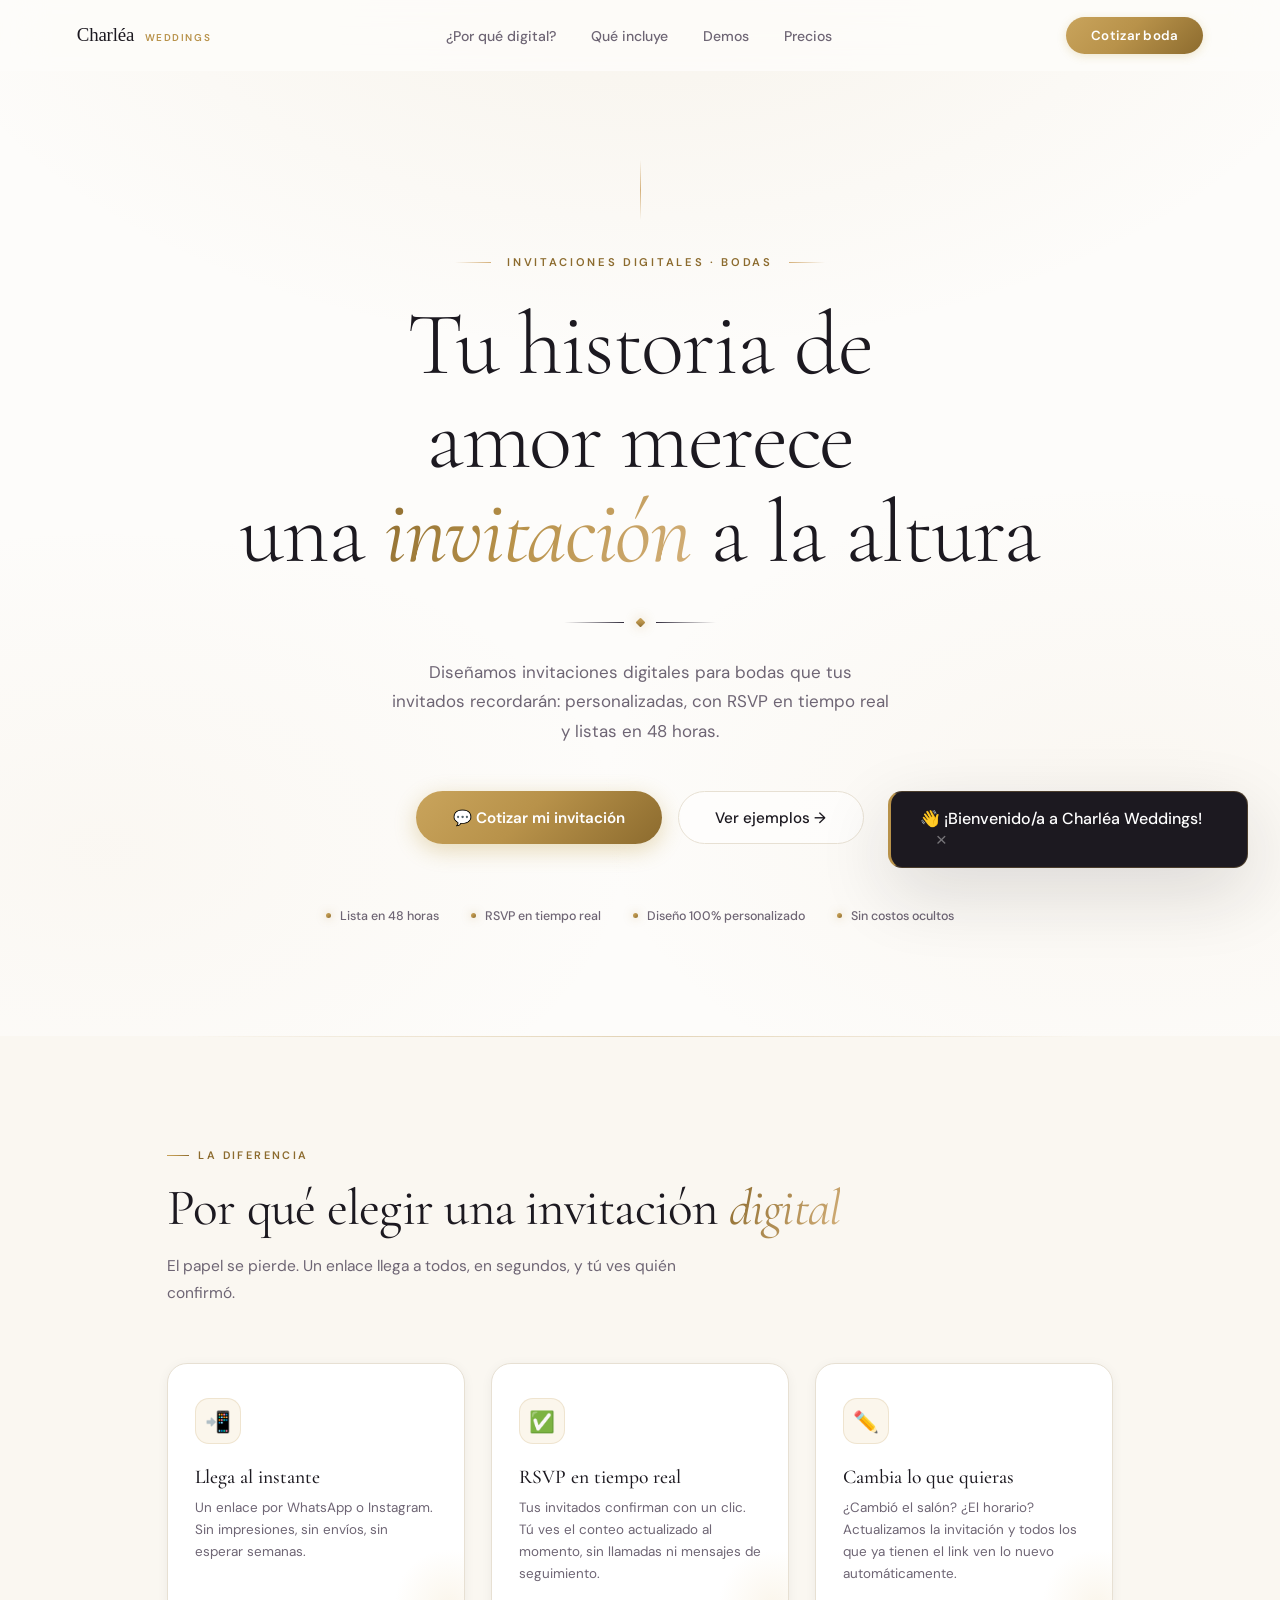
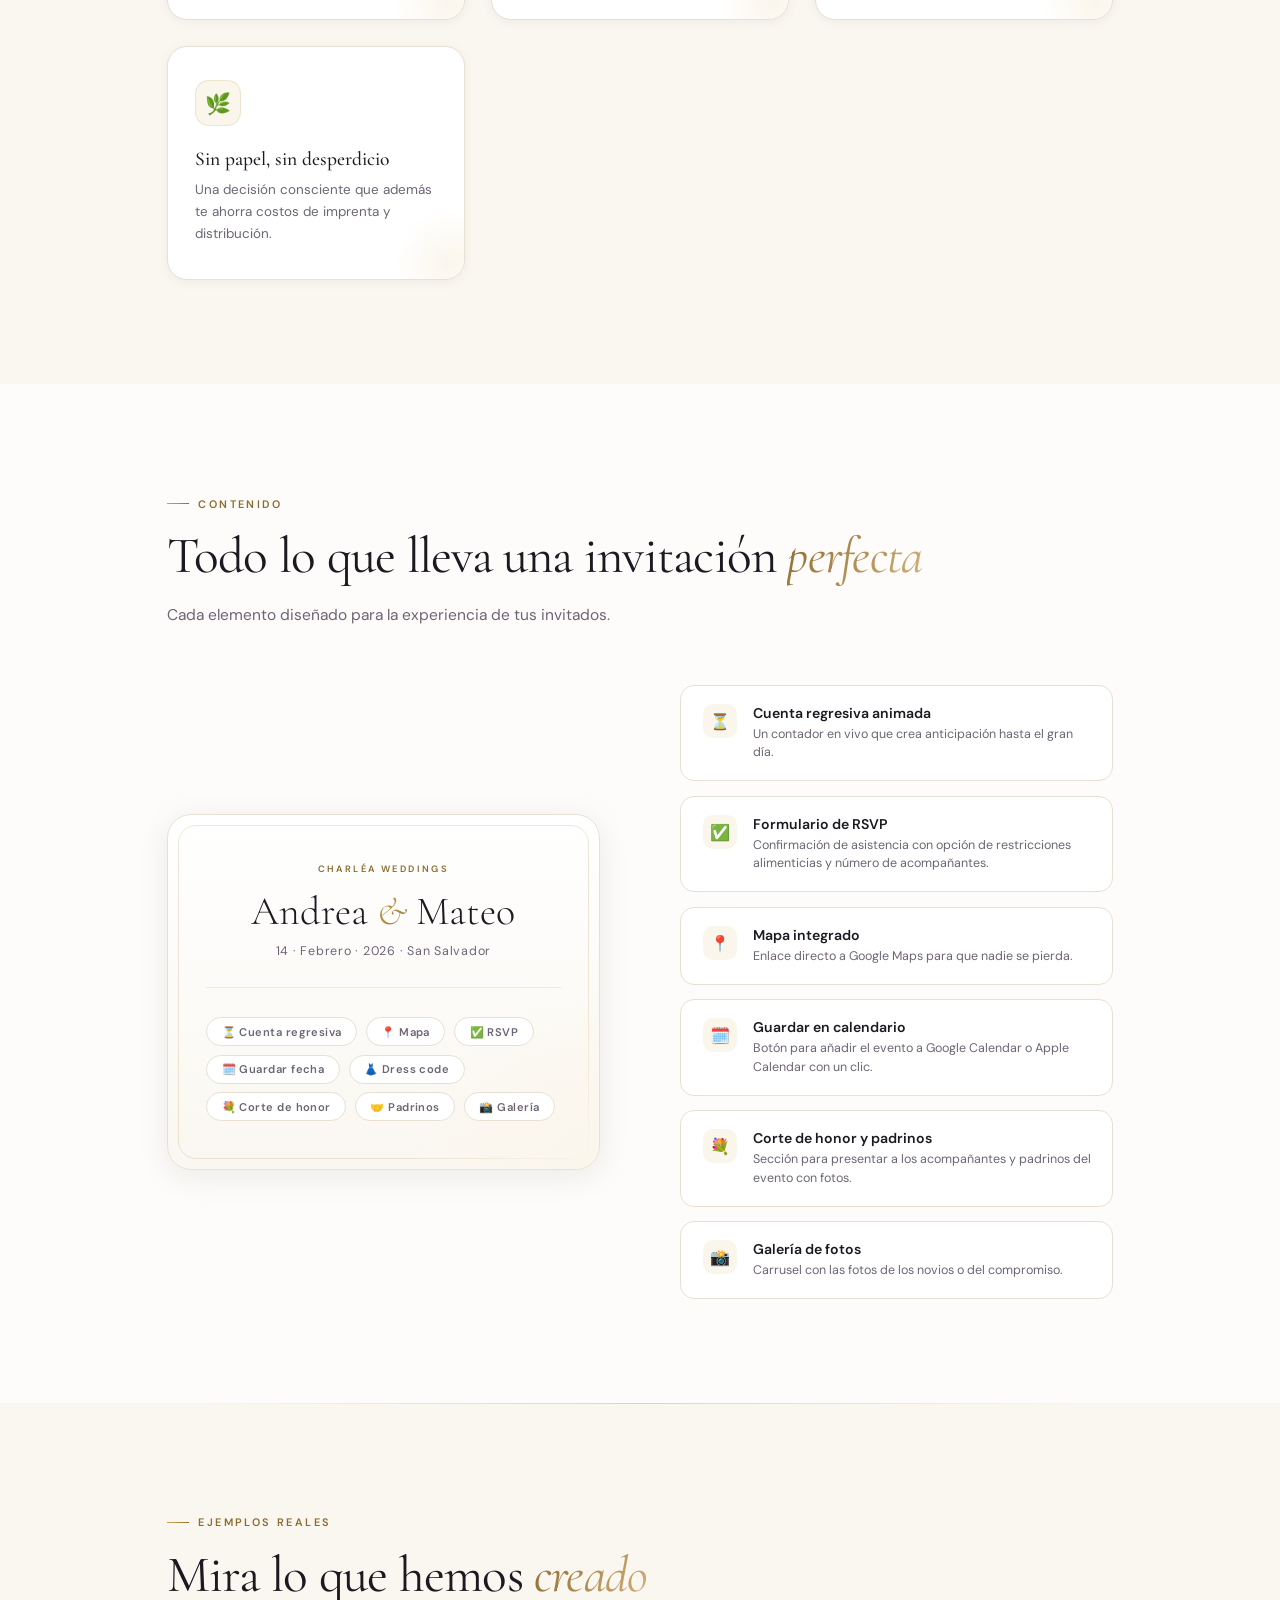
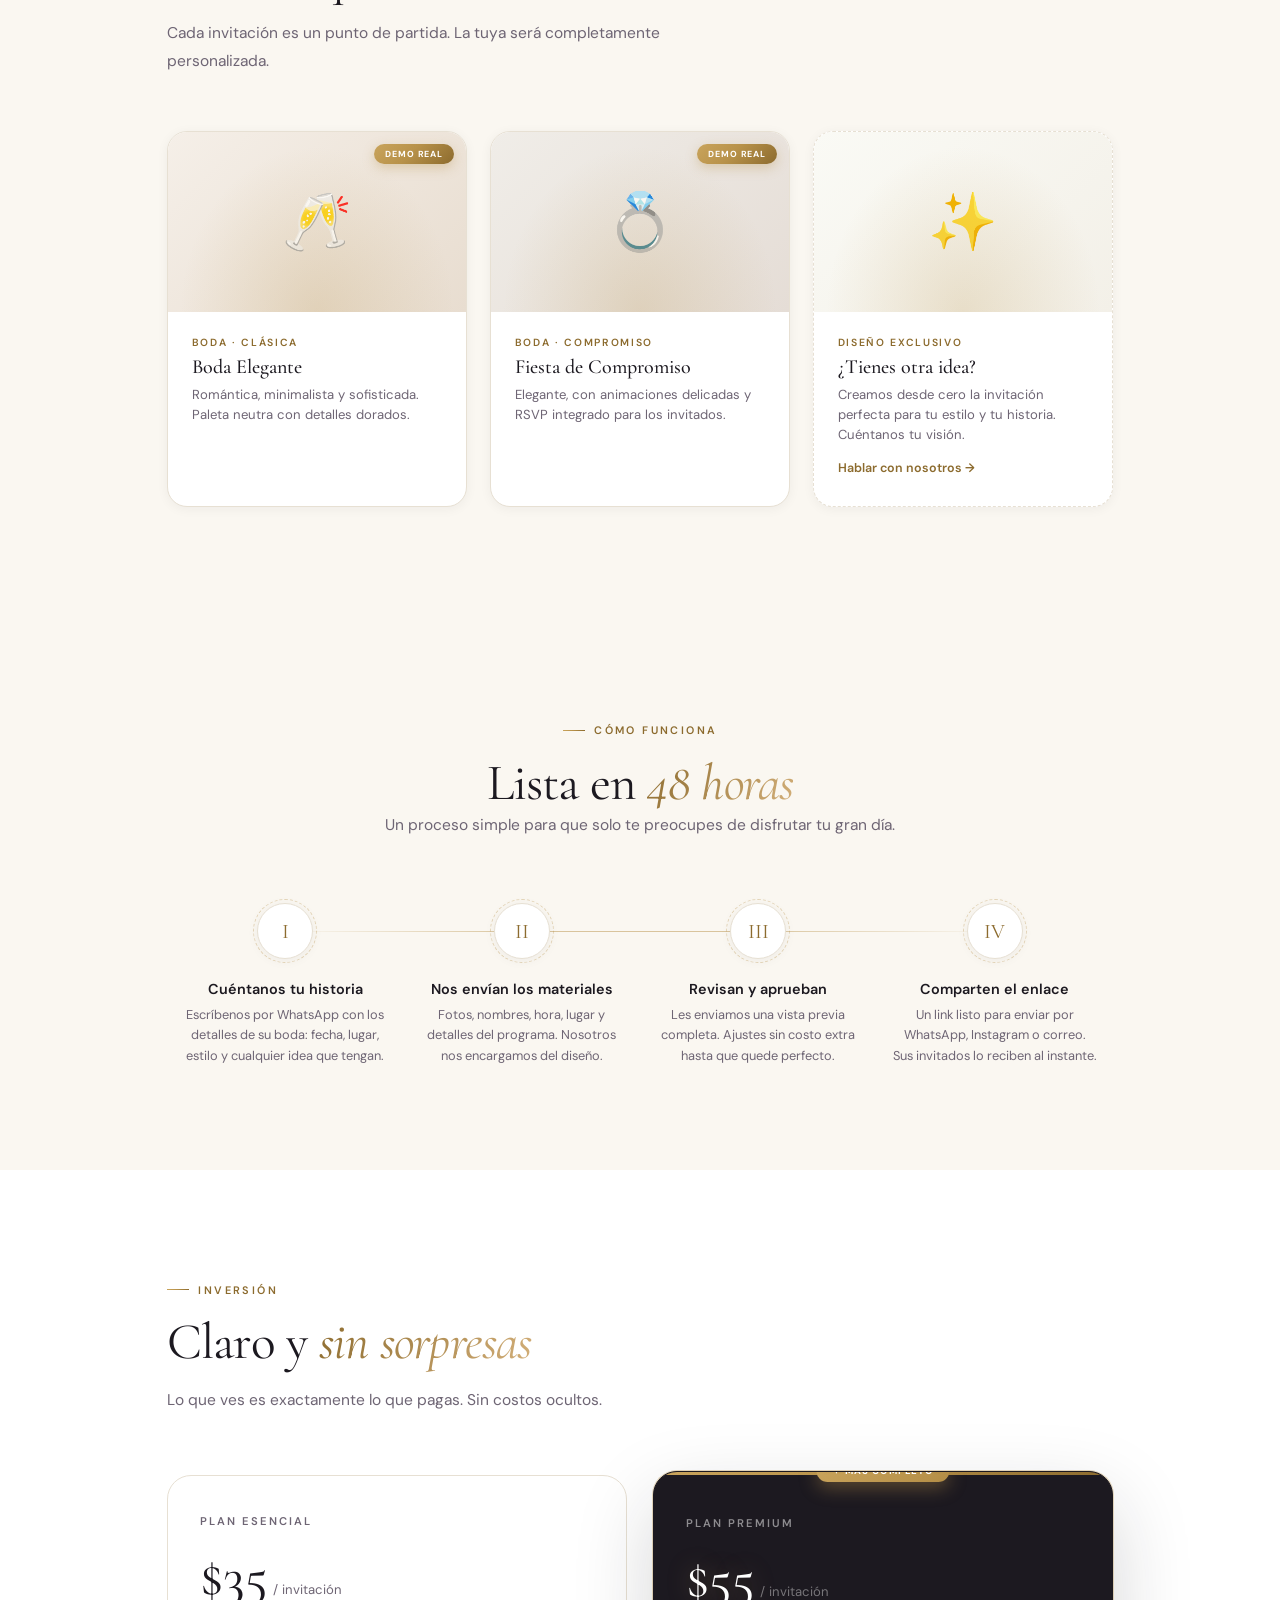
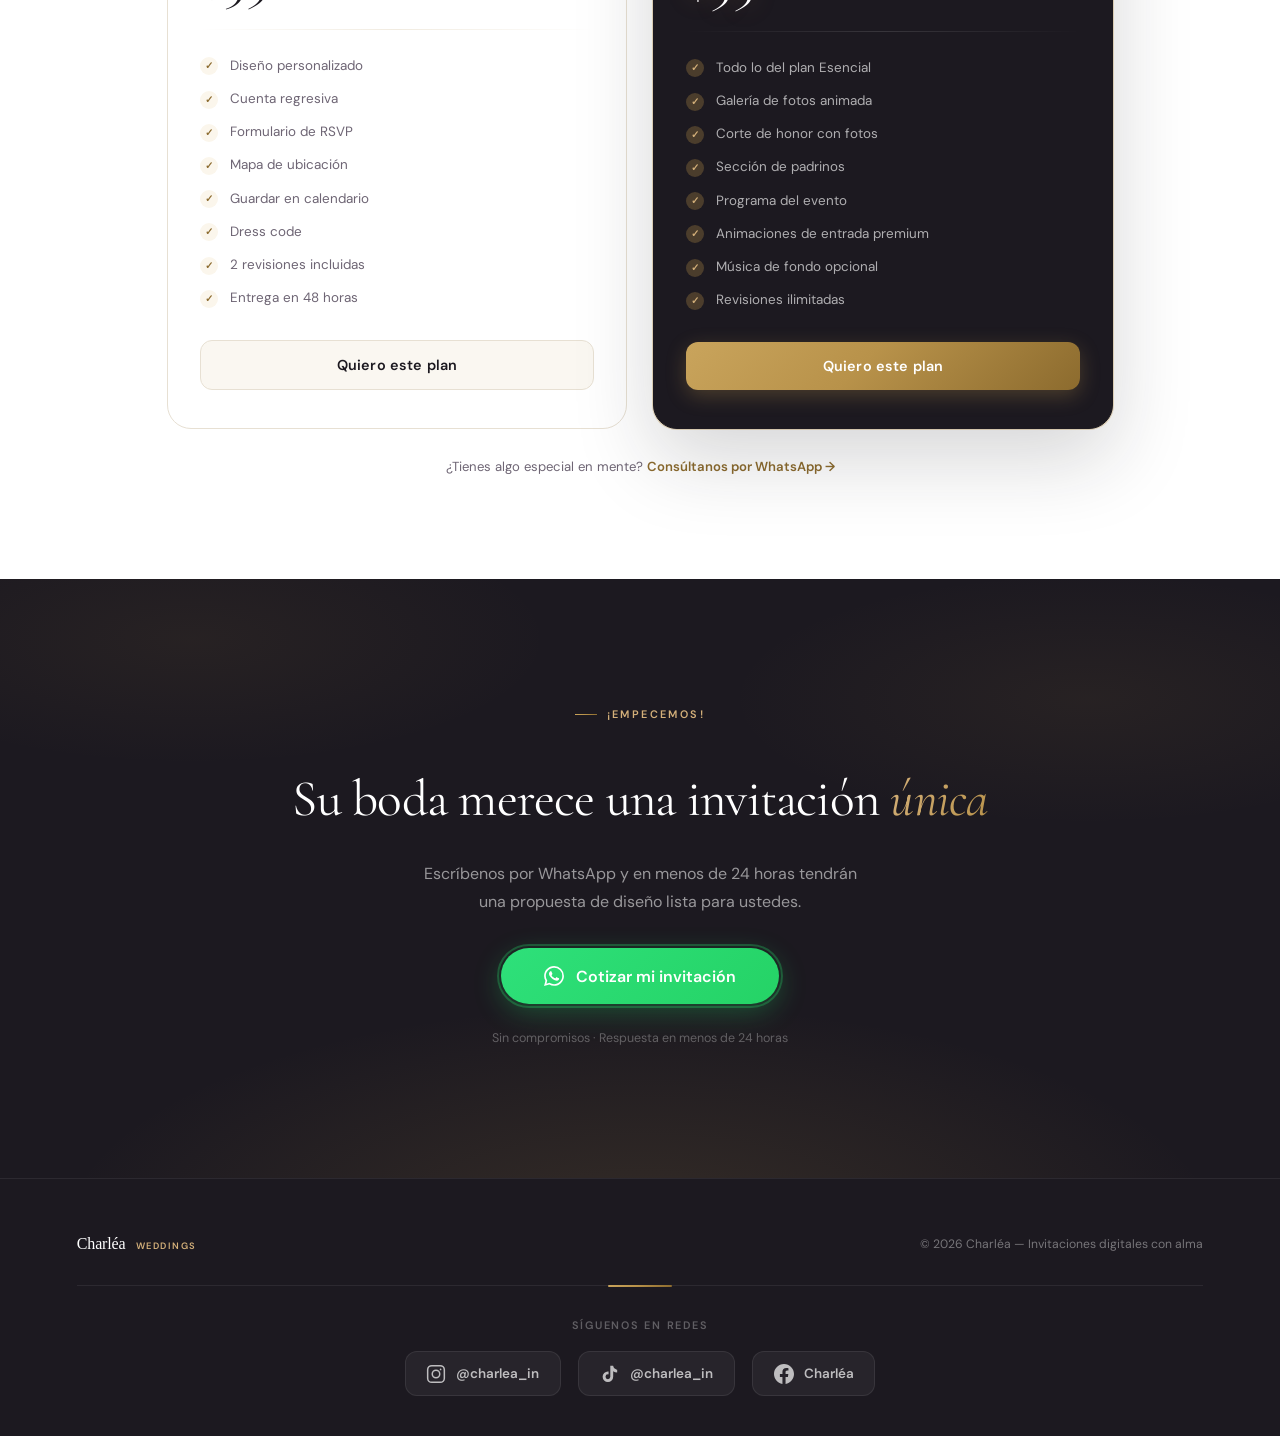
==== commit dcec7e7d: "Rediseño visual general de Charléa Weddings: paleta refinada, hero con pétalos animados, gradientes " ====
--- a/Charleaweedings/index.html
+++ b/Charleaweedings/index.html
@@ -21,27 +21,29 @@
     *, *::before, *::after { box-sizing: border-box; margin: 0; padding: 0; }
 
     :root {
-      --bg:        #FFFFFF;
-      --bg-soft:   #FAF8F4;
-      --bg-warm:   #F3EFE6;
-      --border:    #E8E2D6;
-      --border-lt: #F0EBE0;
+      --bg:        #FDFCFA;
+      --bg-soft:   #FAF7F1;
+      --bg-warm:   #F1EBE0;
+      --border:    #E7E0D3;
+      --border-lt: #F0EAE0;
       --champ:     #B8924A;
       --champ-lt:  #FBF6EC;
       --champ-md:  #D4B07A;
       --champ-dk:  #8C6B2E;
-      --ink:       #18161F;
-      --ink2:      #6B6478;
-      --ink-soft:  #2E2A38;
+      --ink:       #1C1920;
+      --ink2:      #6E6574;
+      --ink-soft:  #332E3D;
       --white:     #FFFFFF;
       --radius:    16px;
-      --shadow-sm: 0 2px 12px rgba(24,22,31,0.06);
-      --shadow:    0 6px 32px rgba(24,22,31,0.09);
-      --shadow-lg: 0 20px 72px rgba(24,22,31,0.13);
+      --shadow-sm: 0 2px 12px rgba(28,25,32,0.05);
+      --shadow:    0 6px 32px rgba(28,25,32,0.08);
+      --shadow-lg: 0 24px 72px rgba(28,25,32,0.14);
+      --gold-grad: linear-gradient(135deg, #C9A45C 0%, var(--champ) 45%, var(--champ-dk) 100%);
       --tr:        all 0.28s cubic-bezier(0.4,0,0.2,1);
     }
 
     html { scroll-behavior: smooth; }
+    section[id], div[id] { scroll-margin-top: 88px; }
     body {
       font-family: 'DM Sans', sans-serif;
       background: var(--bg);
@@ -58,24 +60,29 @@
     nav {
       position: fixed; top: 0; left: 0; right: 0; z-index: 1000;
       display: flex; align-items: center; justify-content: space-between;
-      padding: 1.1rem 6%;
-      background: rgba(255,255,255,0.95);
-      backdrop-filter: blur(20px) saturate(160%);
-      -webkit-backdrop-filter: blur(20px) saturate(160%);
-      border-bottom: 1px solid var(--border);
+      padding: 1.05rem 6%;
+      background: rgba(253,252,250,0.9);
+      backdrop-filter: blur(22px) saturate(170%);
+      -webkit-backdrop-filter: blur(22px) saturate(170%);
+      border-bottom: 1px solid transparent;
       transition: var(--tr);
     }
-    nav.scrolled { box-shadow: 0 4px 28px rgba(26,24,16,0.06); }
+    nav.scrolled {
+      border-bottom-color: var(--border);
+      box-shadow: 0 8px 32px rgba(28,25,32,0.05);
+    }
 
     .nav-logo {
       font-family: 'Amsterdam', cursive;
-      font-size: 1.15rem; font-weight: 400;
+      font-size: 1.18rem; font-weight: 400;
       color: var(--ink); text-decoration: none; letter-spacing: -.01em;
       display: flex; align-items: baseline; gap: .2rem;
-    }
+      transition: var(--tr);
+    }
+    .nav-logo:hover { color: var(--champ); }
     .nav-logo-sub {
       font-family: 'DM Sans', sans-serif;
-      font-size: .62rem; font-weight: 600; letter-spacing: .14em;
+      font-size: .62rem; font-weight: 600; letter-spacing: .16em;
       text-transform: uppercase; color: var(--champ);
       margin-left: .45rem; vertical-align: middle;
       position: relative; top: -.05em;
@@ -88,23 +95,24 @@
     }
     .nav-links a::after {
       content: ''; position: absolute; bottom: -4px; left: 0;
-      width: 0; height: 1.5px; background: var(--champ); transition: var(--tr);
-    }
-    .nav-links a:hover { color: var(--champ); }
+      width: 0; height: 1.5px; background: var(--gold-grad); transition: var(--tr);
+    }
+    .nav-links a:hover { color: var(--champ-dk); }
     .nav-links a:hover::after { width: 100%; }
 
     .nav-cta {
-      background: var(--champ); color: var(--white);
+      background: var(--gold-grad); color: var(--white);
       font-weight: 600; font-size: .83rem;
-      padding: .6rem 1.5rem; border-radius: 999px;
+      padding: .62rem 1.55rem; border-radius: 999px;
       text-decoration: none; letter-spacing: .02em;
       border: none; cursor: pointer;
+      box-shadow: 0 2px 10px rgba(184,146,42,.22);
       transition: var(--tr);
     }
     .nav-cta:hover {
-      background: var(--champ-dk);
+      background: linear-gradient(135deg, var(--champ) 0%, var(--champ-dk) 100%);
       transform: translateY(-2px);
-      box-shadow: 0 6px 20px rgba(184,146,42,.35);
+      box-shadow: 0 8px 24px rgba(184,146,42,.4);
     }
 
     /* ── HAMBURGER ── */
@@ -124,23 +132,27 @@
     .mobile-menu {
       display: none; position: fixed; top: 0; right: -100%;
       width: 78%; max-width: 300px; height: 100vh;
-      background: var(--white); padding: 5rem 2rem 2rem;
-      box-shadow: -8px 0 32px rgba(26,24,16,0.1);
+      background: var(--white); padding: 5.5rem 2rem 2rem;
+      box-shadow: -12px 0 48px rgba(28,25,32,0.12);
       transition: right 0.4s cubic-bezier(0.4,0,0.2,1);
       z-index: 999; overflow-y: auto;
+    }
+    .mobile-menu::before {
+      content: ''; position: absolute; top: 0; left: 0; right: 0; height: 3px;
+      background: var(--gold-grad);
     }
     .mobile-menu.open { right: 0; }
     .mobile-menu a {
       display: block; padding: 1rem 0; color: var(--ink);
       text-decoration: none; font-weight: 500; font-size: 1.05rem;
-      border-bottom: 1px solid var(--border); transition: var(--tr);
-    }
-    .mobile-menu a:hover { color: var(--champ); padding-left: 8px; }
+      border-bottom: 1px solid var(--border-lt); transition: var(--tr);
+    }
+    .mobile-menu a:hover { color: var(--champ-dk); padding-left: 8px; }
     .mobile-menu .nav-cta { display: inline-block; margin-top: 1.5rem; }
 
     .overlay {
       display: none; position: fixed; inset: 0;
-      background: rgba(26,24,16,0.35);
+      background: rgba(28,25,32,0.38);
       backdrop-filter: blur(4px); -webkit-backdrop-filter: blur(4px);
       z-index: 998; opacity: 0; transition: opacity 0.3s;
     }
@@ -153,15 +165,36 @@
       text-align: center;
       padding: 10rem 6% 7rem;
       position: relative; overflow: hidden;
-    }
-
-    /* Ornamental background — subtle radial bloom */
-    #hero::before {
-      content: '';
-      position: absolute; inset: 0;
-      background: radial-gradient(ellipse 80% 60% at 50% 0%, rgba(184,146,74,.07), transparent 70%);
-      pointer-events: none;
-    }
+      background:
+        radial-gradient(ellipse 90% 65% at 50% -8%, rgba(184,146,74,.09), transparent 65%),
+        radial-gradient(ellipse 60% 45% at 88% 78%, rgba(212,176,122,.07), transparent 70%),
+        radial-gradient(ellipse 60% 45% at 8% 82%, rgba(212,176,122,.06), transparent 70%);
+    }
+
+    /* Pétalos flotantes decorativos */
+    .hero-petals { position: absolute; inset: 0; pointer-events: none; overflow: hidden; }
+    .petal {
+      position: absolute; top: -6%;
+      width: 9px; height: 16px;
+      border-radius: 60% 40% 60% 40% / 80% 60% 70% 50%;
+      background: linear-gradient(160deg, rgba(212,176,122,.85), rgba(184,146,74,.3));
+      opacity: 0;
+      animation: petalFall 20s linear infinite;
+    }
+    @keyframes petalFall {
+      0%   { transform: translate3d(0,-6vh,0) rotate(0deg); opacity: 0; }
+      6%   { opacity: .75; }
+      55%  { transform: translate3d(34px,52vh,0) rotate(170deg); opacity: .65; }
+      100% { transform: translate3d(-46px,112vh,0) rotate(340deg); opacity: .15; }
+    }
+    .petal:nth-child(1) { left: 6%;  animation-delay: 0s;   animation-duration: 21s; }
+    .petal:nth-child(2) { left: 18%; animation-delay: 5s;   animation-duration: 26s; width: 7px; height: 12px; }
+    .petal:nth-child(3) { left: 31%; animation-delay: 9s;   animation-duration: 19s; }
+    .petal:nth-child(4) { left: 46%; animation-delay: 2s;   animation-duration: 24s; width: 8px; height: 14px; }
+    .petal:nth-child(5) { left: 60%; animation-delay: 12s;  animation-duration: 22s; }
+    .petal:nth-child(6) { left: 74%; animation-delay: 4s;   animation-duration: 27s; width: 7px; height: 12px; }
+    .petal:nth-child(7) { left: 86%; animation-delay: 8s;   animation-duration: 20s; }
+    .petal:nth-child(8) { left: 94%; animation-delay: 14s;  animation-duration: 25s; width: 8px; height: 14px; }
 
     .hero-ornament {
       width: 1px; height: 60px;
@@ -171,60 +204,82 @@
     }
 
     .hero-eyebrow {
-      font-size: .7rem; font-weight: 600; letter-spacing: .22em;
-      color: var(--champ); text-transform: uppercase; margin-bottom: 1.8rem;
+      font-size: .7rem; font-weight: 600; letter-spacing: .24em;
+      color: var(--champ-dk); text-transform: uppercase; margin-bottom: 1.8rem;
       display: flex; align-items: center; justify-content: center; gap: 1rem;
     }
     .hero-eyebrow::before, .hero-eyebrow::after {
-      content: ''; display: block; width: 36px; height: 1px; background: var(--champ-md);
-    }
+      content: ''; display: block; width: 36px; height: 1px;
+      background: linear-gradient(90deg, transparent, var(--champ-md));
+    }
+    .hero-eyebrow::after { background: linear-gradient(90deg, var(--champ-md), transparent); }
 
     h1 {
       font-family: 'Cormorant Garamond', serif;
       font-size: clamp(3rem, 7vw, 6rem);
-      font-weight: 300; line-height: 1.05; letter-spacing: -.01em;
-      color: var(--ink); max-width: 820px; margin: 0 auto .4rem;
-    }
-    h1 em { font-style: italic; color: var(--champ); font-weight: 400; }
+      font-weight: 300; line-height: 1.05; letter-spacing: -.015em;
+      color: var(--ink); max-width: 840px; margin: 0 auto .4rem;
+      text-wrap: balance;
+    }
+    h1 em {
+      font-style: italic; font-weight: 400;
+      background: linear-gradient(120deg, var(--champ-dk), var(--champ) 45%, var(--champ-md));
+      -webkit-background-clip: text; background-clip: text;
+      -webkit-text-fill-color: transparent; color: transparent;
+    }
 
     .hero-divider {
       display: flex; align-items: center; gap: .8rem;
       margin: 2rem auto; width: fit-content;
     }
-    .hero-divider-line { width: 60px; height: 1px; background: var(--ink-soft); }
+    .hero-divider-line { width: 60px; height: 1px; background: linear-gradient(90deg, transparent, var(--ink-soft)); }
+    .hero-divider-line:last-child { background: linear-gradient(90deg, var(--ink-soft), transparent); }
     .hero-divider-diamond {
-      width: 6px; height: 6px;
-      background: var(--champ); transform: rotate(45deg);
+      width: 7px; height: 7px;
+      background: var(--gold-grad); transform: rotate(45deg);
+      border-radius: 1px; box-shadow: 0 0 12px rgba(184,146,74,.45);
     }
 
     .hero-sub {
-      color: var(--ink2); font-size: 1.05rem; line-height: 1.75;
-      max-width: 480px; margin: 0 auto 2.8rem;
-    }
-    .hero-btns {
-      display: flex; gap: 1rem; flex-wrap: wrap; justify-content: center;
-    }
+      color: var(--ink2); font-size: 1.06rem; line-height: 1.75;
+      max-width: 500px; margin: 0 auto 2.8rem;
+    }
+
+    .hero-btns { display: flex; gap: 1rem; flex-wrap: wrap; justify-content: center; }
+
     .btn-primary {
-      background: var(--champ); color: var(--white);
-      font-weight: 600; padding: .9rem 2.2rem; border-radius: 999px;
+      background: var(--gold-grad); color: var(--white);
+      font-weight: 600; padding: .95rem 2.3rem; border-radius: 999px;
       text-decoration: none; font-size: .95rem;
       transition: var(--tr); cursor: pointer;
-      box-shadow: 0 4px 18px rgba(184,146,42,.3);
+      box-shadow: 0 6px 22px rgba(184,146,42,.32);
       border: none; display: inline-flex; align-items: center; gap: .5rem;
-    }
-    .btn-primary:hover {
-      background: var(--champ-dk);
-      transform: translateY(-3px);
-      box-shadow: 0 8px 28px rgba(184,146,42,.42);
-    }
+      position: relative; overflow: hidden;
+    }
+    .btn-primary::after {
+      content: ''; position: absolute; top: 0; left: -80%;
+      width: 45%; height: 100%;
+      background: linear-gradient(105deg, transparent, rgba(255,255,255,.4), transparent);
+      transform: skewX(-20deg);
+      transition: left 0.65s ease;
+    }
+    .btn-primary:hover { transform: translateY(-3px); box-shadow: 0 12px 34px rgba(184,146,42,.45); }
+    .btn-primary:hover::after { left: 140%; }
+    .btn-primary:active { transform: translateY(-1px) scale(.98); }
+
     .btn-ghost {
       border: 1.5px solid var(--border); color: var(--ink);
-      padding: .9rem 2.2rem; border-radius: 999px;
+      padding: .95rem 2.3rem; border-radius: 999px;
       text-decoration: none; font-size: .95rem; font-weight: 500;
-      background: transparent; transition: var(--tr); cursor: pointer;
+      background: rgba(255,255,255,.5); transition: var(--tr); cursor: pointer;
       display: inline-flex; align-items: center; gap: .5rem;
-    }
-    .btn-ghost:hover { border-color: var(--champ); color: var(--champ); background: var(--champ-lt); }
+      backdrop-filter: blur(4px);
+    }
+    .btn-ghost:hover {
+      border-color: var(--champ); color: var(--champ-dk);
+      background: var(--champ-lt); transform: translateY(-3px);
+      box-shadow: 0 8px 24px rgba(184,146,74,.12);
+    }
 
     .hero-trust {
       margin-top: 4rem;
@@ -232,74 +287,119 @@
       flex-wrap: wrap;
     }
     .trust-item {
-      display: flex; align-items: center; gap: .5rem;
+      display: flex; align-items: center; gap: .55rem;
       font-size: .78rem; color: var(--ink2); font-weight: 500;
     }
-    .trust-dot { width: 4px; height: 4px; border-radius: 50%; background: var(--ink-soft); flex-shrink: 0; }
+    .trust-dot {
+      width: 5px; height: 5px; border-radius: 50%;
+      background: var(--gold-grad); flex-shrink: 0;
+      box-shadow: 0 0 8px rgba(184,146,74,.5);
+    }
+
+    /* Entrada del hero */
+    #hero .hero-ornament { animation: fadeUp .8s .1s both; }
+    #hero .hero-eyebrow  { animation: fadeUp .8s .2s both; }
+    #hero h1             { animation: fadeUp .9s .32s both; }
+    #hero .hero-divider  { animation: fadeUp .8s .48s both; }
+    #hero .hero-sub      { animation: fadeUp .8s .6s both; }
+    #hero .hero-btns     { animation: fadeUp .8s .74s both; }
+    #hero .hero-trust    { animation: fadeUp .8s .9s both; }
+    @keyframes fadeUp {
+      from { opacity: 0; transform: translateY(26px); }
+      to   { opacity: 1; transform: translateY(0); }
+    }
 
     /* ── SECTION COMMONS ── */
-    .section-wrap { max-width: 1100px; margin: 0 auto; padding: 6rem 6%; }
+    .section-wrap { max-width: 1100px; margin: 0 auto; padding: 6.5rem 6%; }
     .section-head { margin-bottom: 3.5rem; }
     .section-eyebrow {
       display: inline-flex; align-items: center; gap: .6rem;
-      font-size: .68rem; font-weight: 600; letter-spacing: .2em;
-      color: var(--champ); text-transform: uppercase; margin-bottom: 1.1rem;
+      font-size: .68rem; font-weight: 600; letter-spacing: .22em;
+      color: var(--champ-dk); text-transform: uppercase; margin-bottom: 1.1rem;
     }
     .section-eyebrow::before {
-      content: ''; display: block; width: 20px; height: 1px; background: var(--champ-md);
+      content: ''; display: block; width: 22px; height: 1px; background: var(--gold-grad);
     }
     h2 {
       font-family: 'Cormorant Garamond', serif;
-      font-size: clamp(2rem, 4vw, 3.2rem);
-      font-weight: 400; line-height: 1.15; letter-spacing: -.01em;
-      color: var(--ink);
-    }
-    h2 em { font-style: italic; color: var(--champ); }
+      font-size: clamp(2.1rem, 4vw, 3.3rem);
+      font-weight: 400; line-height: 1.12; letter-spacing: -.015em;
+      color: var(--ink); text-wrap: balance;
+    }
+    h2 em {
+      font-style: italic;
+      background: linear-gradient(120deg, var(--champ-dk), var(--champ-md));
+      -webkit-background-clip: text; background-clip: text;
+      -webkit-text-fill-color: transparent; color: transparent;
+    }
     .section-sub {
       color: var(--ink2); font-size: .97rem; line-height: 1.75;
-      margin-top: .9rem; max-width: 500px;
+      margin-top: 1rem; max-width: 520px;
     }
 
     /* ── POR QUÉ DIGITAL ── */
-    #why { background: var(--bg-soft); }
+    #why { background: var(--bg-soft); position: relative; }
+    #why::before {
+      content: ''; position: absolute; top: 0; left: 50%; transform: translateX(-50%);
+      width: min(90%, 900px); height: 1px;
+      background: linear-gradient(90deg, transparent, rgba(184,146,74,.35), transparent);
+    }
     .why-grid {
       display: grid; grid-template-columns: repeat(auto-fit, minmax(220px, 1fr));
       gap: 1.6rem; margin-top: 3.5rem;
     }
     .why-card {
       background: var(--white); border: 1px solid var(--border);
-      border-radius: 20px; padding: 2rem 1.6rem;
+      border-radius: 20px; padding: 2.1rem 1.7rem;
       transition: var(--tr); position: relative;
       overflow: hidden;
+      box-shadow: var(--shadow-sm);
     }
     .why-card::before {
       content: ''; position: absolute; top: 0; left: 0; right: 0; height: 2px;
-      background: linear-gradient(90deg, var(--champ-md), transparent);
+      background: var(--gold-grad);
       opacity: 0; transition: var(--tr);
     }
-    .why-card:hover { transform: translateY(-5px); box-shadow: var(--shadow); border-color: var(--ink-soft); }
+    .why-card::after {
+      content: ''; position: absolute; bottom: -40px; right: -40px;
+      width: 110px; height: 110px; border-radius: 50%;
+      background: radial-gradient(circle, var(--champ-lt), transparent 70%);
+      transition: var(--tr); pointer-events: none;
+    }
+    .why-card:hover {
+      transform: translateY(-6px); box-shadow: var(--shadow);
+      border-color: rgba(184,146,74,.4);
+    }
     .why-card:hover::before { opacity: 1; }
+    .why-card:hover::after { transform: scale(1.5); }
     .why-icon {
-      width: 44px; height: 44px; border-radius: 12px;
-      background: var(--champ-lt); display: flex; align-items: center; justify-content: center;
+      width: 46px; height: 46px; border-radius: 14px;
+      background: var(--champ-lt); border: 1px solid rgba(184,146,74,.18);
+      display: flex; align-items: center; justify-content: center;
       margin-bottom: 1.3rem; font-size: 1.3rem;
-    }
-    .why-title { font-family: 'Cormorant Garamond', serif; font-size: 1.2rem; font-weight: 500; color: var(--ink); margin-bottom: .5rem; }
+      transition: var(--tr);
+    }
+    .why-card:hover .why-icon { background: var(--champ-lt); transform: scale(1.08) rotate(-4deg); }
+    .why-title { font-family: 'Cormorant Garamond', serif; font-size: 1.22rem; font-weight: 500; color: var(--ink); margin-bottom: .5rem; }
     .why-desc { font-size: .84rem; color: var(--ink2); line-height: 1.65; }
 
     /* ── QUÉ INCLUYE ── */
-    #includes { }
     .includes-layout {
       display: grid; grid-template-columns: 1fr 1fr;
       gap: 5rem; align-items: center; margin-top: 3.5rem;
     }
     .includes-visual {
-      background: var(--white);
+      background: linear-gradient(180deg, var(--white), var(--bg-soft));
       border: 1px solid var(--border);
       border-radius: 24px;
       padding: 3rem 2.4rem;
       position: relative; overflow: hidden;
       box-shadow: var(--shadow);
+    }
+    .includes-visual::before {
+      content: ''; position: absolute; inset: 10px;
+      border: 1px solid rgba(184,146,74,.22); border-radius: 18px;
+      pointer-events: none;
     }
     .includes-visual::after {
       content: '';
@@ -310,51 +410,67 @@
     }
     .invite-preview-header {
       text-align: center; padding-bottom: 1.8rem;
-      border-bottom: 1px solid var(--border); margin-bottom: 1.8rem;
+      border-bottom: 1px solid var(--border-lt); margin-bottom: 1.8rem;
+      position: relative; z-index: 1;
     }
     .invite-preview-eyebrow {
-      font-size: .58rem; letter-spacing: .24em; text-transform: uppercase;
-      color: var(--ink-soft); margin-bottom: .9rem; display: block; font-weight: 600;
+      font-size: .58rem; letter-spacing: .26em; text-transform: uppercase;
+      color: var(--champ-dk); margin-bottom: .9rem; display: block; font-weight: 600;
     }
     .invite-preview-names {
       font-family: 'Cormorant Garamond', serif;
-      font-size: 2.4rem; font-weight: 300; color: var(--ink);
+      font-size: 2.5rem; font-weight: 300; color: var(--ink);
       line-height: 1.1;
     }
-    .invite-preview-names em { font-style: italic; color: var(--champ); }
+    .invite-preview-names em { font-style: italic; background: var(--gold-grad); -webkit-background-clip: text; background-clip: text; -webkit-text-fill-color: transparent; }
     .invite-preview-date {
       font-size: .78rem; color: var(--ink2); margin-top: .6rem; letter-spacing: .06em;
     }
     .invite-chips {
-      display: flex; flex-wrap: wrap; gap: .55rem; margin-top: 1.2rem;
+      display: flex; flex-wrap: wrap; gap: .55rem; margin-top: 1.4rem;
+      position: relative; z-index: 1;
     }
     .invite-chip {
-      font-size: .7rem; font-weight: 600; padding: .35rem .85rem;
-      border-radius: 999px; background: var(--bg-soft); color: var(--ink2);
+      font-size: .7rem; font-weight: 600; padding: .4rem .9rem;
+      border-radius: 999px; background: var(--white); color: var(--ink2);
       border: 1px solid var(--border); letter-spacing: .04em;
       display: inline-flex; align-items: center; gap: .35rem;
-    }
+      transition: var(--tr);
+    }
+    .invite-chip:hover { border-color: var(--champ-md); color: var(--champ-dk); background: var(--champ-lt); }
 
     .includes-list { display: flex; flex-direction: column; gap: .9rem; }
     .includes-item {
       display: flex; align-items: flex-start; gap: 1rem;
-      padding: 1.1rem 1.3rem; border-radius: 14px;
+      padding: 1.15rem 1.35rem; border-radius: 14px;
       border: 1px solid var(--border); background: var(--white);
+      transition: var(--tr); position: relative; overflow: hidden;
+    }
+    .includes-item::before {
+      content: ''; position: absolute; left: 0; top: 0; bottom: 0; width: 3px;
+      background: var(--gold-grad); transform: scaleY(0); transform-origin: bottom;
       transition: var(--tr);
     }
-    .includes-item:hover { border-color: var(--ink-soft); background: var(--champ-lt); }
+    .includes-item:hover { border-color: rgba(184,146,74,.4); box-shadow: var(--shadow-sm); }
+    .includes-item:hover::before { transform: scaleY(1); }
     .inc-icon {
       width: 34px; height: 34px; border-radius: 10px;
-      background: var(--champ-lt); color: var(--champ);
+      background: var(--champ-lt); color: var(--champ-dk);
       display: flex; align-items: center; justify-content: center;
       font-size: 1rem; flex-shrink: 0;
-    }
-    .includes-item:hover .inc-icon { background: var(--champ); color: var(--white); }
+      transition: var(--tr);
+    }
+    .includes-item:hover .inc-icon { background: var(--gold-grad); color: var(--white); transform: scale(1.1); }
     .inc-title { font-weight: 600; font-size: .88rem; color: var(--ink); }
     .inc-desc { font-size: .78rem; color: var(--ink2); margin-top: .15rem; line-height: 1.5; }
 
     /* ── DEMOS ── */
-    #demos { background: var(--bg-soft); }
+    #demos { background: var(--bg-soft); position: relative; }
+    #demos::before {
+      content: ''; position: absolute; top: 0; left: 50%; transform: translateX(-50%);
+      width: min(90%, 900px); height: 1px;
+      background: linear-gradient(90deg, transparent, rgba(184,146,74,.35), transparent);
+    }
     .demos-grid {
       display: grid; grid-template-columns: repeat(auto-fill, minmax(280px, 1fr));
       gap: 1.4rem; margin-top: 3.5rem;
@@ -365,38 +481,51 @@
       text-decoration: none; color: inherit;
       display: flex; flex-direction: column;
       position: relative;
-    }
-    .demo-card:hover { transform: translateY(-6px); box-shadow: var(--shadow-lg); border-color: var(--ink-soft); }
+      box-shadow: var(--shadow-sm);
+    }
+    .demo-card:hover {
+      transform: translateY(-7px); box-shadow: var(--shadow-lg);
+      border-color: rgba(184,146,74,.45);
+    }
     .demo-card-thumb {
       height: 180px; display: flex; align-items: center; justify-content: center;
       font-size: 3.5rem; transition: var(--tr); position: relative;
-    }
-    .demo-card:hover .demo-card-thumb { transform: scale(1.04); }
+      overflow: hidden;
+    }
+    .demo-card-thumb::after {
+      content: ''; position: absolute; inset: 0;
+      background: radial-gradient(ellipse at 50% 100%, rgba(184,146,74,.22), transparent 65%);
+      pointer-events: none;
+    }
+    .demo-card:hover .demo-card-thumb { transform: scale(1.03); }
+    .demo-card:hover .demo-card-thumb::after { opacity: 0; }
     .demo-badge {
-      position: absolute; top: 10px; right: 10px;
-      font-size: .55rem; font-weight: 700; letter-spacing: .08em; text-transform: uppercase;
-      padding: .2rem .6rem; border-radius: 999px;
-      background: var(--champ); color: var(--white);
-    }
-    .demo-card-body { padding: 1.4rem 1.5rem 1.8rem; flex: 1; }
+      position: absolute; top: 12px; right: 12px; z-index: 2;
+      font-size: .55rem; font-weight: 700; letter-spacing: .1em; text-transform: uppercase;
+      padding: .25rem .7rem; border-radius: 999px;
+      background: var(--gold-grad); color: var(--white);
+      box-shadow: 0 4px 12px rgba(184,146,74,.35);
+    }
+    .demo-card-body { padding: 1.5rem 1.5rem 1.8rem; flex: 1; }
     .demo-card-tag {
-      font-size: .65rem; font-weight: 600; letter-spacing: .14em;
-      color: var(--champ); text-transform: uppercase; margin-bottom: .4rem;
+      font-size: .65rem; font-weight: 600; letter-spacing: .16em;
+      color: var(--champ-dk); text-transform: uppercase; margin-bottom: .4rem;
     }
     .demo-card-title {
       font-family: 'Cormorant Garamond', serif;
-      font-size: 1.2rem; font-weight: 500; color: var(--ink); margin-bottom: .35rem;
+      font-size: 1.25rem; font-weight: 500; color: var(--ink); margin-bottom: .35rem;
     }
     .demo-card-desc { font-size: .82rem; color: var(--ink2); line-height: 1.55; }
     .demo-card-link {
       display: inline-flex; align-items: center; gap: .35rem;
-      font-size: .78rem; font-weight: 600; color: var(--champ);
+      font-size: .78rem; font-weight: 600; color: var(--champ-dk);
       margin-top: .9rem; opacity: 0; transform: translateX(-6px); transition: var(--tr);
     }
-    .demo-card:hover .demo-card-link { opacity: 1; transform: translateY(0); }
+    .demo-card:hover .demo-card-link { opacity: 1; transform: translateX(0); }
+    .demo-card:hover .demo-card-link { color: var(--champ); }
 
     /* ── PROCESO ── */
-    #process {}
+    #process { position: relative; }
     .process-steps {
       display: grid; grid-template-columns: repeat(4, 1fr);
       gap: 0; margin-top: 4rem; position: relative;
@@ -404,7 +533,9 @@
     .process-steps::before {
       content: '';
       position: absolute; top: 28px; left: calc(100% / 8); right: calc(100% / 8);
-      height: 1px; background: var(--bg-warm); z-index: 0;
+      height: 1px;
+      background: linear-gradient(90deg, transparent, rgba(184,146,74,.5), rgba(184,146,74,.5), transparent);
+      z-index: 0;
     }
     .process-step { text-align: center; padding: 0 1rem; position: relative; z-index: 1; }
     .step-num-circle {
@@ -413,17 +544,23 @@
       display: flex; align-items: center; justify-content: center;
       margin: 0 auto 1.3rem;
       font-family: 'Cormorant Garamond', serif;
-      font-size: 1.3rem; font-weight: 400; color: var(--champ);
+      font-size: 1.3rem; font-weight: 400; color: var(--champ-dk);
+      transition: var(--tr); position: relative;
+      box-shadow: var(--shadow-sm);
+    }
+    .step-num-circle::after {
+      content: ''; position: absolute; inset: -5px; border-radius: 50%;
+      border: 1px dashed rgba(184,146,74,.35);
       transition: var(--tr);
     }
     .process-step:hover .step-num-circle {
-      background: var(--champ); color: var(--white); border-color: var(--champ);
-      transform: scale(1.1);
-    }
+      background: var(--gold-grad); color: var(--white); border-color: transparent;
+      transform: scale(1.1); box-shadow: 0 10px 28px rgba(184,146,74,.35);
+    }
+    .process-step:hover .step-num-circle::after { border-color: rgba(184,146,74,.6); transform: rotate(45deg); }
     .step-title { font-weight: 600; font-size: .9rem; color: var(--ink); margin-bottom: .4rem; }
     .step-desc { font-size: .8rem; color: var(--ink2); line-height: 1.6; }
 
-    /* ── PROCESO ── */
     #process { background: var(--bg-soft); }
 
     /* ── PRICING ── */
@@ -436,39 +573,48 @@
       background: var(--white); border: 1.5px solid var(--border);
       border-radius: 24px; padding: 2.4rem 2rem;
       display: flex; flex-direction: column; transition: var(--tr);
-      position: relative;
-    }
-    .price-card:hover { transform: translateY(-5px); box-shadow: var(--shadow-lg); }
+      position: relative; overflow: hidden;
+    }
+    .price-card::before {
+      content: ''; position: absolute; top: 0; left: 0; right: 0; height: 3px;
+      background: var(--gold-grad); opacity: 0; transition: var(--tr);
+    }
+    .price-card:hover { transform: translateY(-6px); box-shadow: var(--shadow-lg); }
+    .price-card:hover::before { opacity: 1; }
     .price-card.featured {
       background: var(--ink); border-color: var(--ink);
       padding-top: 2.8rem;
-    }
+      box-shadow: 0 0 0 1px rgba(184,146,74,.35), 0 30px 80px rgba(28,25,32,.18);
+    }
+    .price-card.featured::before { opacity: 1; background: var(--gold-grad); }
     .featured-badge {
       position: absolute; top: -12px; left: 50%; transform: translateX(-50%);
-      background: linear-gradient(90deg, var(--champ-dk), var(--champ), var(--champ-md));
-      background-size: 200%; animation: lilacShimmer 3s linear infinite;
+      background: var(--gold-grad);
+      background-size: 200%; animation: goldShimmer 3s linear infinite;
       color: var(--white); font-size: .6rem; font-weight: 700;
-      letter-spacing: .1em; text-transform: uppercase;
-      padding: .25rem .9rem; border-radius: 999px; white-space: nowrap;
-    }
-    @keyframes lilacShimmer { 0%{background-position:0%} 100%{background-position:200%} }
+      letter-spacing: .12em; text-transform: uppercase;
+      padding: .28rem 1rem; border-radius: 999px; white-space: nowrap;
+      box-shadow: 0 6px 18px rgba(184,146,74,.4);
+    }
+    @keyframes goldShimmer { 0%{background-position:0%} 100%{background-position:200%} }
     .price-tier {
-      font-size: .7rem; font-weight: 600; letter-spacing: .16em;
+      font-size: .7rem; font-weight: 600; letter-spacing: .18em;
       text-transform: uppercase; color: var(--ink2); margin-bottom: 1.2rem;
     }
-    .price-card.featured .price-tier { color: rgba(255,255,255,.45); }
-    .price-amount {
-      display: flex; align-items: baseline; gap: .3rem; margin-bottom: 1.6rem;
-    }
+    .price-card.featured .price-tier { color: rgba(255,255,255,.5); }
+    .price-amount { display: flex; align-items: baseline; gap: .3rem; margin-bottom: 1.6rem; }
     .price-num {
       font-family: 'Cormorant Garamond', serif;
       font-size: 3.5rem; font-weight: 400; line-height: 1; color: var(--ink);
     }
-    .price-card.featured .price-num { color: var(--white); }
+    .price-card.featured .price-num {
+      color: var(--white);
+      text-shadow: 0 0 24px rgba(184,146,74,.35);
+    }
     .price-per { font-size: .82rem; color: var(--ink2); font-weight: 400; }
     .price-card.featured .price-per { color: rgba(255,255,255,.4); }
-    .price-divider { height: 1px; background: var(--bg-warm); margin-bottom: 1.6rem; }
-    .price-card.featured .price-divider { background: rgba(255,255,255,.1); }
+    .price-divider { height: 1px; background: linear-gradient(90deg, transparent, var(--bg-warm), transparent); margin-bottom: 1.6rem; }
+    .price-card.featured .price-divider { background: linear-gradient(90deg, transparent, rgba(255,255,255,.12), transparent); }
     .price-features { list-style: none; display: flex; flex-direction: column; gap: .85rem; flex: 1; }
     .price-features li {
       display: flex; align-items: flex-start; gap: .75rem;
@@ -477,13 +623,13 @@
     .price-card.featured .price-features li { color: rgba(255,255,255,.65); }
     .feat-check {
       width: 18px; height: 18px; border-radius: 50%; flex-shrink: 0;
-      background: var(--champ-lt); color: var(--champ);
+      background: var(--champ-lt); color: var(--champ-dk);
       display: flex; align-items: center; justify-content: center;
       font-size: .6rem; font-weight: 700; margin-top: .1rem;
     }
     .price-card.featured .feat-check { background: rgba(184,146,74,.3); color: var(--champ-md); }
     .price-btn {
-      margin-top: 2rem; width: 100%; padding: .9rem;
+      margin-top: 2rem; width: 100%; padding: .95rem;
       border-radius: 12px; font-weight: 600; font-size: .9rem;
       cursor: pointer; border: none; transition: var(--tr);
       font-family: 'DM Sans', sans-serif; letter-spacing: .01em;
@@ -491,40 +637,55 @@
     .price-btn-default {
       background: var(--bg-soft); color: var(--ink); border: 1.5px solid var(--border);
     }
-    .price-btn-default:hover { border-color: var(--champ); color: var(--champ); background: var(--champ-lt); }
+    .price-btn-default:hover {
+      border-color: var(--champ); color: var(--champ-dk);
+      background: var(--champ-lt); transform: translateY(-2px);
+    }
     .price-btn-featured {
-      background: var(--champ); color: var(--white);
-      box-shadow: 0 4px 16px rgba(184,146,74,.28);
-    }
-    .price-btn-featured:hover { background: var(--champ-dk); box-shadow: 0 8px 28px rgba(184,146,74,.42); }
+      background: var(--gold-grad); color: var(--white);
+      box-shadow: 0 6px 20px rgba(184,146,74,.3);
+    }
+    .price-btn-featured:hover {
+      background: linear-gradient(135deg, var(--champ) 0%, var(--champ-dk) 100%);
+      box-shadow: 0 10px 32px rgba(184,146,74,.45);
+      transform: translateY(-2px);
+    }
 
     /* ── CTA BANNER ── */
     #cta {
-      background: var(--ink); padding: 7rem 6%;
+      background: var(--ink); padding: 8rem 6%;
       text-align: center; display: flex; flex-direction: column; align-items: center; gap: 2rem;
       position: relative; overflow: hidden;
     }
     #cta::before {
       content: ''; position: absolute; inset: 0;
-      background: radial-gradient(ellipse at 50% 100%, rgba(184,146,74,.1), transparent 60%);
-    }
-    #cta .section-eyebrow { color: var(--ink-soft); }
-    #cta .section-eyebrow::before { background: var(--ink-soft); }
+      background:
+        radial-gradient(ellipse 70% 60% at 50% 110%, rgba(184,146,74,.16), transparent 65%),
+        radial-gradient(ellipse 40% 30% at 15% 10%, rgba(184,146,74,.07), transparent 70%),
+        radial-gradient(ellipse 40% 30% at 85% 20%, rgba(184,146,74,.07), transparent 70%);
+    }
+    #cta .section-eyebrow { color: var(--champ-md); }
+    #cta .section-eyebrow::before { background: var(--gold-grad); }
     #cta h2 { color: var(--white); }
-    #cta h2 em { color: var(--ink-soft); }
-    #cta p { color: rgba(255,255,255,.55); font-size: 1rem; max-width: 440px; line-height: 1.75; position: relative; }
+    #cta h2 em {
+      background: linear-gradient(120deg, var(--champ-md), var(--champ));
+      -webkit-background-clip: text; background-clip: text;
+      -webkit-text-fill-color: transparent; color: transparent;
+    }
+    #cta p { color: rgba(255,255,255,.55); font-size: 1rem; max-width: 460px; line-height: 1.75; position: relative; }
     .wa-btn {
       display: inline-flex; align-items: center; gap: .75rem;
-      background: #25D366; color: var(--white); font-weight: 600;
-      padding: 1.05rem 2.6rem; border-radius: 999px; text-decoration: none;
+      background: linear-gradient(135deg, #2EE07A, #25D366);
+      color: var(--white); font-weight: 600;
+      padding: 1.1rem 2.7rem; border-radius: 999px; text-decoration: none;
       font-size: 1rem; transition: var(--tr);
-      box-shadow: 0 6px 24px rgba(37,211,102,.28);
+      box-shadow: 0 8px 28px rgba(37,211,102,.3);
       position: relative;
     }
-    .wa-btn:hover { transform: translateY(-3px) scale(1.02); box-shadow: 0 12px 40px rgba(37,211,102,.4); }
+    .wa-btn:hover { transform: translateY(-3px) scale(1.02); box-shadow: 0 14px 44px rgba(37,211,102,.42); }
     .wa-btn::after {
       content: ''; position: absolute; inset: -4px;
-      border-radius: 999px; border: 2px solid rgba(37,211,102,.28);
+      border-radius: 999px; border: 2px solid rgba(37,211,102,.3);
       animation: pulseRing 2s ease-out infinite;
     }
     @keyframes pulseRing { 0%{transform:scale(1);opacity:1;} 100%{transform:scale(1.3);opacity:0;} }
@@ -533,7 +694,7 @@
     footer {
       background: var(--ink);
       border-top: 1px solid rgba(255,255,255,.07);
-      padding: 3rem 6% 2.5rem;
+      padding: 3.5rem 6% 2.5rem;
       display: flex; flex-direction: column; align-items: center;
       gap: 2rem; text-align: center;
     }
@@ -547,16 +708,22 @@
     }
     .footer-logo-sub {
       font-family: 'DM Sans', sans-serif;
-      font-size: .58rem; font-weight: 600; letter-spacing: .14em;
-      text-transform: uppercase; color: var(--ink-soft); margin-left: .4rem;
+      font-size: .58rem; font-weight: 600; letter-spacing: .16em;
+      text-transform: uppercase; color: var(--champ-md); margin-left: .4rem;
     }
     footer p { font-size: .76rem; color: rgba(255,255,255,.4); }
     .footer-social-section {
       width: 100%; border-top: 1px solid rgba(255,255,255,.07);
       padding-top: 2rem; display: flex; flex-direction: column; align-items: center; gap: 1.2rem;
+      position: relative;
+    }
+    .footer-social-section::before {
+      content: ''; position: absolute; top: -1px; left: 50%; transform: translateX(-50%);
+      width: 64px; height: 2px; background: var(--gold-grad);
+      border-radius: 2px;
     }
     .footer-social-label {
-      font-size: .68rem; font-weight: 600; letter-spacing: .14em;
+      font-size: .68rem; font-weight: 600; letter-spacing: .16em;
       text-transform: uppercase; color: rgba(255,255,255,.3);
     }
     .footer-socials { display: flex; gap: 1.1rem; flex-wrap: wrap; justify-content: center; }
@@ -567,7 +734,7 @@
       transition: var(--tr); color: rgba(255,255,255,.7);
     }
     .social-icon-link:hover {
-      background: rgba(255,255,255,.1); border-color: var(--ink-soft);
+      background: rgba(255,255,255,.1); border-color: rgba(184,146,74,.45);
       color: var(--white); transform: translateY(-3px);
       box-shadow: 0 8px 24px rgba(0,0,0,.25);
     }
@@ -584,7 +751,8 @@
       transition: all 0.5s cubic-bezier(0.34,1.56,0.64,1);
       z-index: 2000; font-weight: 500;
       max-width: 360px;
-      border: 1px solid rgba(184,146,42,.25);
+      border: 1px solid rgba(184,146,74,.3);
+      border-left: 3px solid var(--champ);
     }
     .notification.show { transform: translateY(0); opacity: 1; }
     .notification .nt-close {
@@ -594,7 +762,7 @@
     .notification .nt-close:hover { color: var(--white); }
 
     /* ── REVEAL ── */
-    .reveal { opacity: 0; transform: translateY(20px); transition: opacity 0.6s cubic-bezier(0.25,0.46,0.45,0.94), transform 0.6s cubic-bezier(0.25,0.46,0.45,0.94); }
+    .reveal { opacity: 0; transform: translateY(22px); transition: opacity 0.65s cubic-bezier(0.25,0.46,0.45,0.94), transform 0.65s cubic-bezier(0.25,0.46,0.45,0.94); }
     .reveal.visible { opacity: 1; transform: translateY(0); }
     .reveal:nth-child(2) { transition-delay: .08s; }
     .reveal:nth-child(3) { transition-delay: .16s; }
@@ -618,13 +786,16 @@
       .why-grid { grid-template-columns: 1fr; }
       .demos-grid { grid-template-columns: 1fr; }
       h1 { font-size: 2.8rem; }
+      .section-wrap { padding: 5rem 6%; }
     }
     @media (max-width: 480px) {
       .hero-btns .btn-primary, .hero-btns .btn-ghost { width: 100%; justify-content: center; }
       .process-steps { grid-template-columns: 1fr; }
+      .hero-trust { gap: 1.1rem; }
     }
     @media (prefers-reduced-motion: reduce) {
       *, *::before, *::after { animation: none !important; transition: none !important; }
+      .reveal { opacity: 1; transform: none; }
     }
   </style>
 </head>
@@ -657,6 +828,10 @@
 
 <!-- HERO -->
 <section id="hero">
+  <div class="hero-petals" aria-hidden="true">
+    <span class="petal"></span><span class="petal"></span><span class="petal"></span><span class="petal"></span>
+    <span class="petal"></span><span class="petal"></span><span class="petal"></span><span class="petal"></span>
+  </div>
   <div class="hero-ornament"></div>
   <div class="hero-eyebrow">Invitaciones digitales · Bodas</div>
   <h1>
@@ -924,7 +1099,7 @@
 
     </div>
     <p style="text-align:center; margin-top:1.8rem; font-size:.82rem; color:var(--ink2);">
-      ¿Tienes algo especial en mente? <a href="#cta" style="color:var(--champ); font-weight:600; text-decoration:none;" onclick="handleWhatsApp()">Consúltanos por WhatsApp →</a>
+      ¿Tienes algo especial en mente? <a href="#cta" style="color:var(--champ-dk); font-weight:600; text-decoration:none;" onclick="handleWhatsApp()">Consúltanos por WhatsApp →</a>
     </p>
   </div>
 </section>
@@ -1054,4 +1229,4 @@
 </script>
 
 </body>
-</html>
+</html>
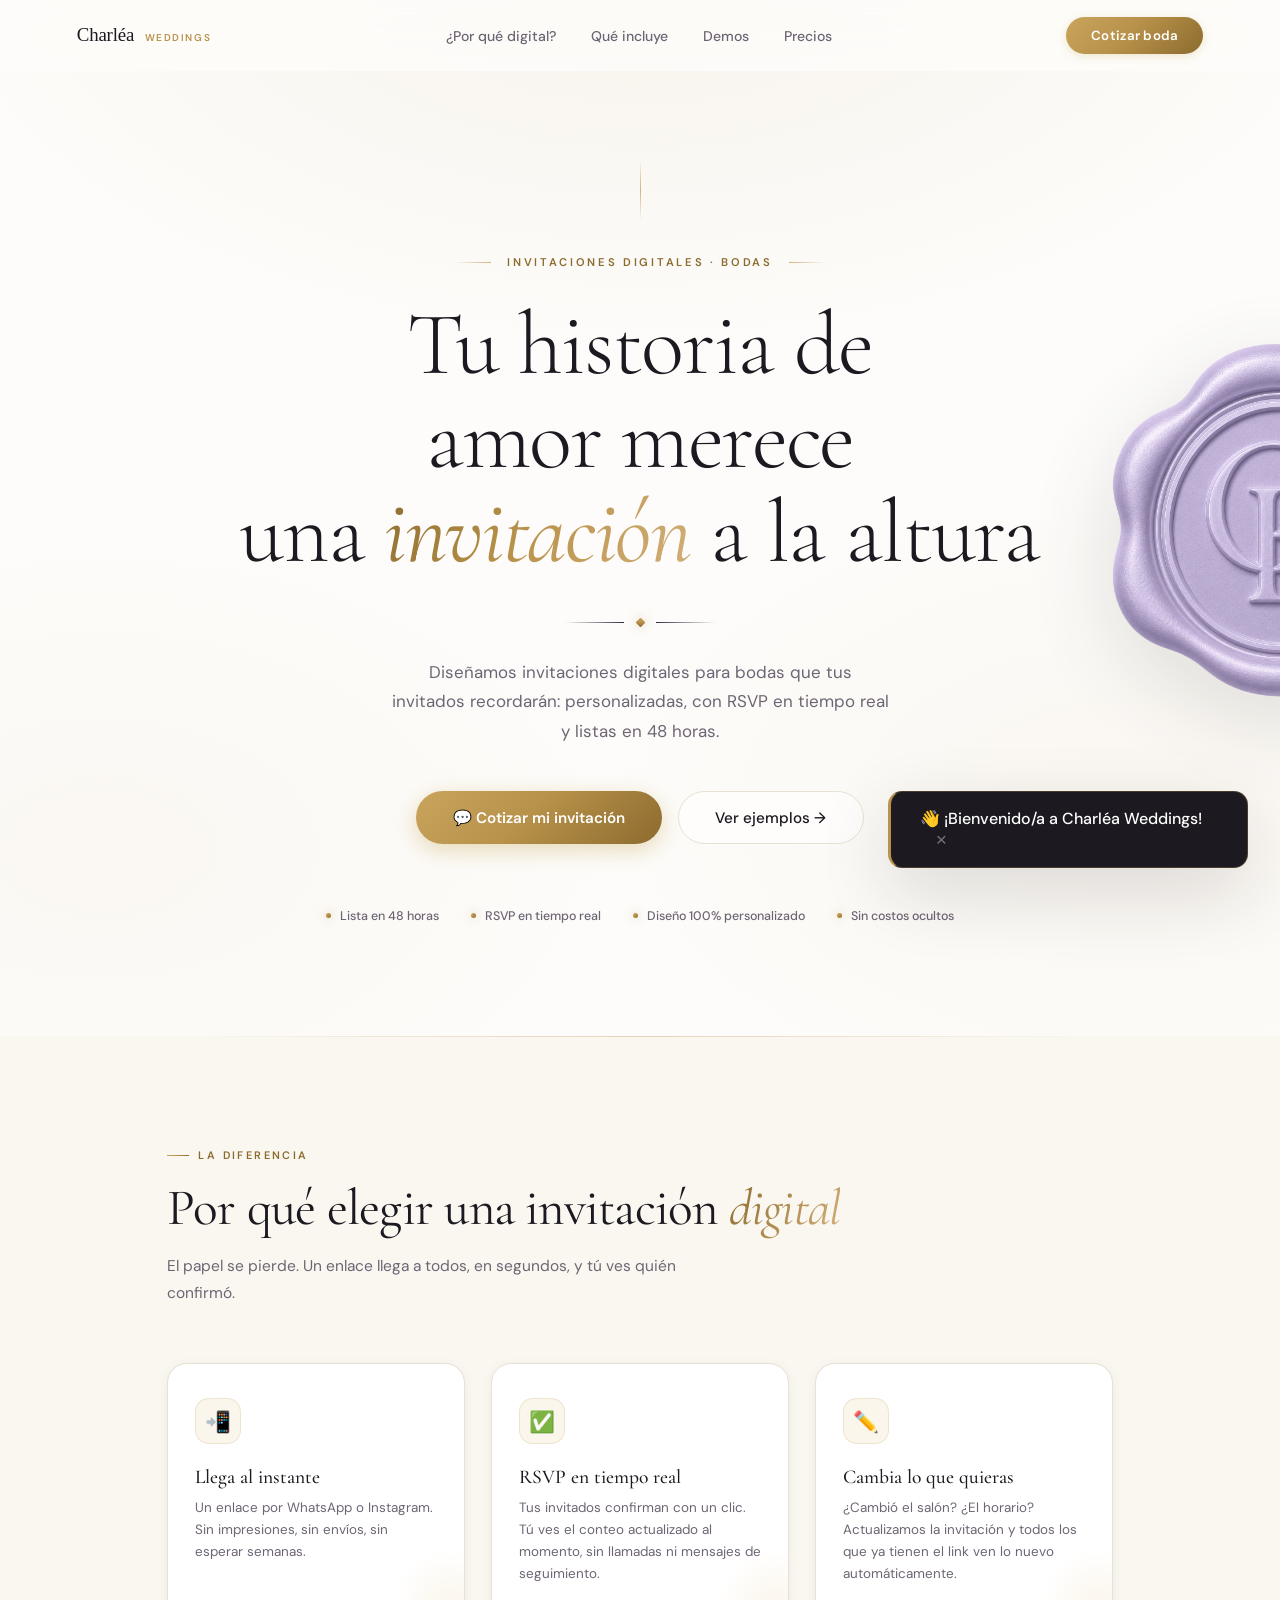
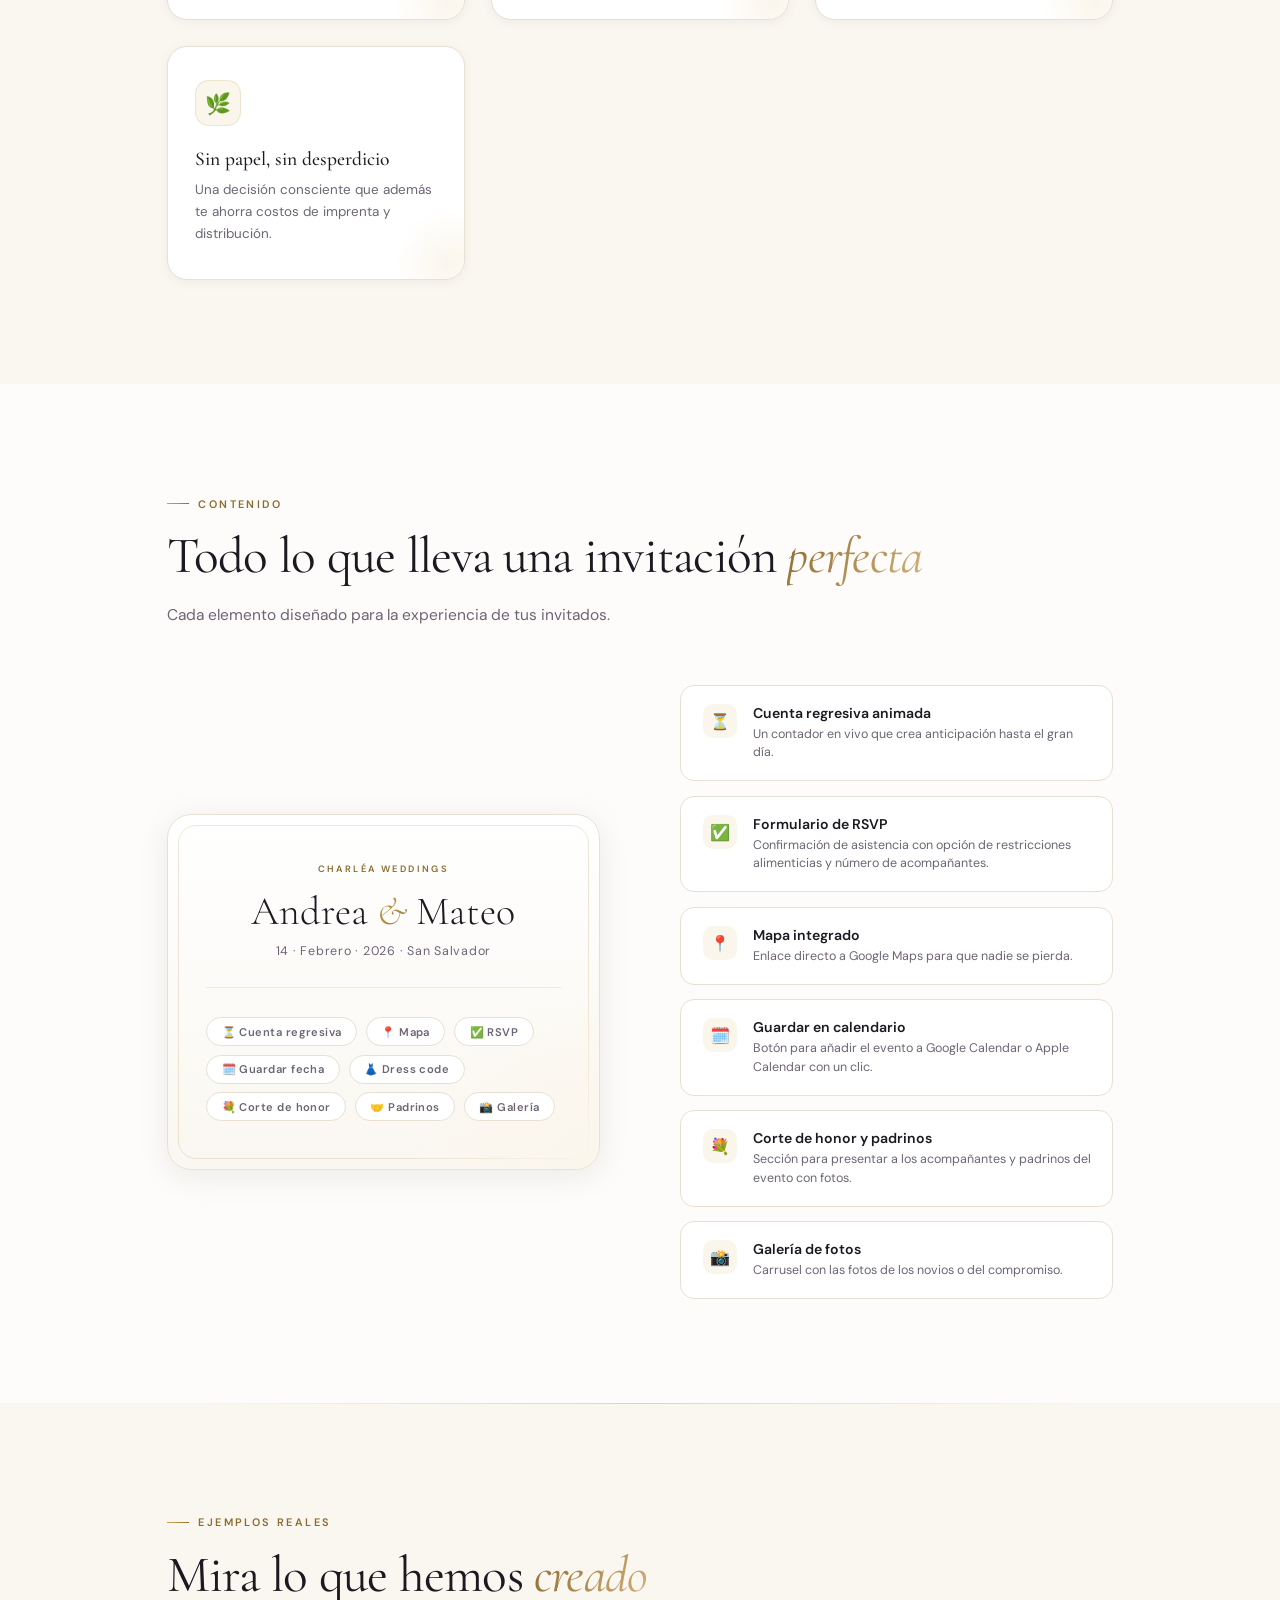
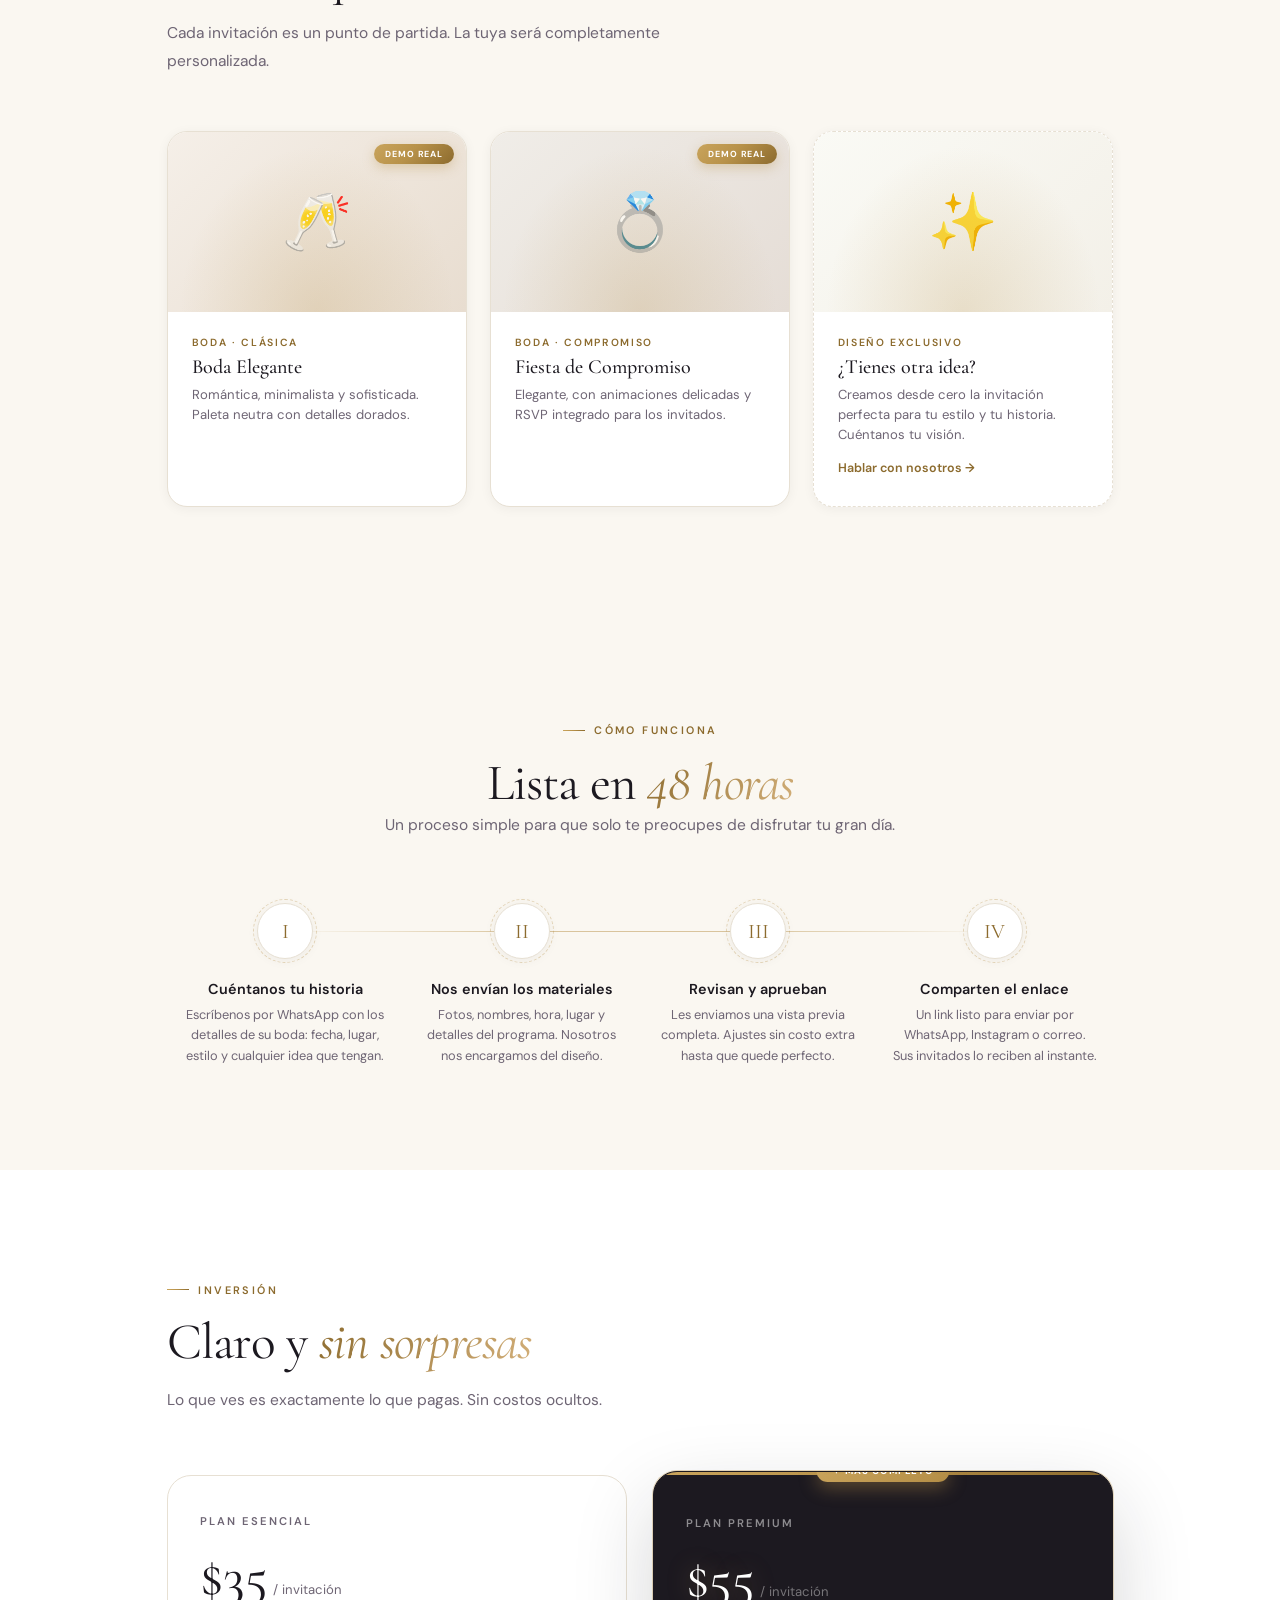
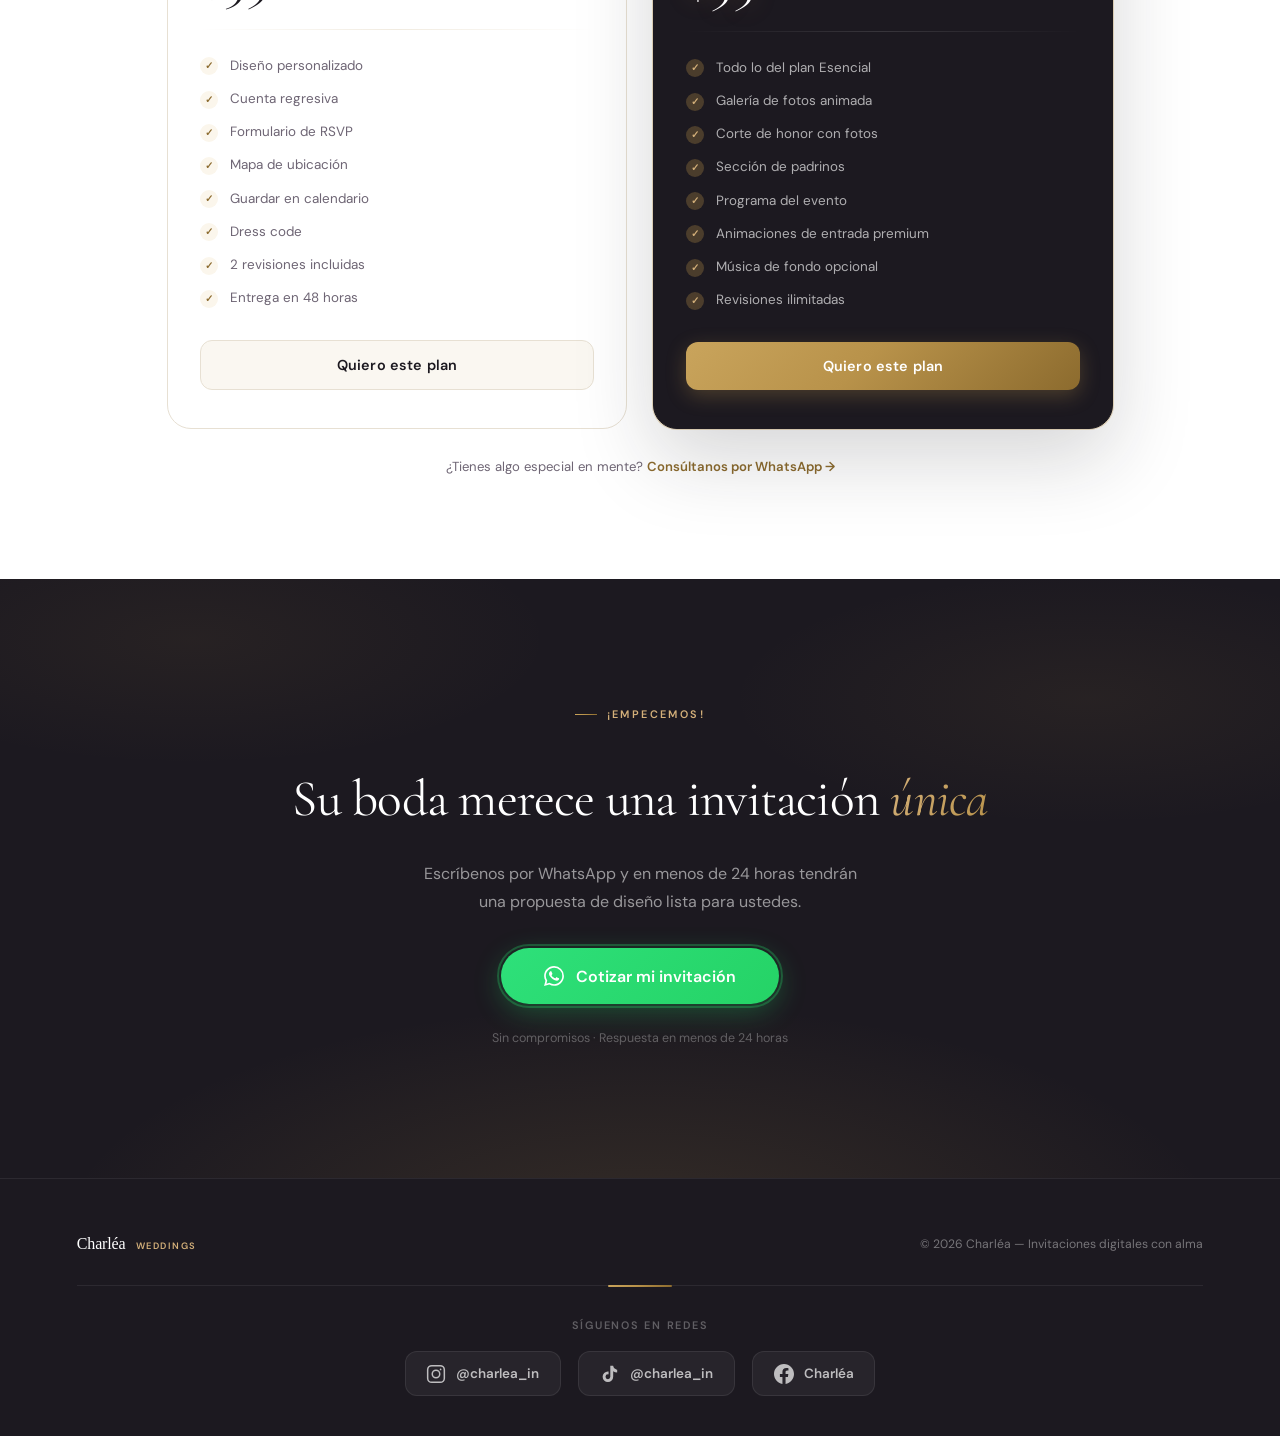
==== commit cd370762: "Agregar sello de cera al hero: lado derecho, mitad visible y por debajo del texto" ====
--- a/Charleaweedings/index.html
+++ b/Charleaweedings/index.html
@@ -165,10 +165,25 @@
       text-align: center;
       padding: 10rem 6% 7rem;
       position: relative; overflow: hidden;
+      isolation: isolate;
       background:
         radial-gradient(ellipse 90% 65% at 50% -8%, rgba(184,146,74,.09), transparent 65%),
         radial-gradient(ellipse 60% 45% at 88% 78%, rgba(212,176,122,.07), transparent 70%),
         radial-gradient(ellipse 60% 45% at 8% 82%, rgba(212,176,122,.06), transparent 70%);
+    }
+
+    /* Sello de cera — derecha del hero, mitad visible, por debajo de las letras */
+    .hero-seal {
+      position: absolute;
+      top: 50%; right: 0;
+      transform: translate(50%, -50%);
+      width: clamp(220px, 28vw, 400px);
+      height: auto;
+      z-index: -1;
+      opacity: .95;
+      filter: drop-shadow(0 24px 48px rgba(28,25,32,.14));
+      pointer-events: none;
+      user-select: none;
     }
 
     /* Pétalos flotantes decorativos */
@@ -787,6 +802,7 @@
       .demos-grid { grid-template-columns: 1fr; }
       h1 { font-size: 2.8rem; }
       .section-wrap { padding: 5rem 6%; }
+      .hero-seal { width: clamp(150px, 38vw, 230px); opacity: .85; }
     }
     @media (max-width: 480px) {
       .hero-btns .btn-primary, .hero-btns .btn-ghost { width: 100%; justify-content: center; }
@@ -828,6 +844,7 @@
 
 <!-- HERO -->
 <section id="hero">
+  <img class="hero-seal" src="SELLO LILA.png" alt="" aria-hidden="true" decoding="async" fetchpriority="high">
   <div class="hero-petals" aria-hidden="true">
     <span class="petal"></span><span class="petal"></span><span class="petal"></span><span class="petal"></span>
     <span class="petal"></span><span class="petal"></span><span class="petal"></span><span class="petal"></span>
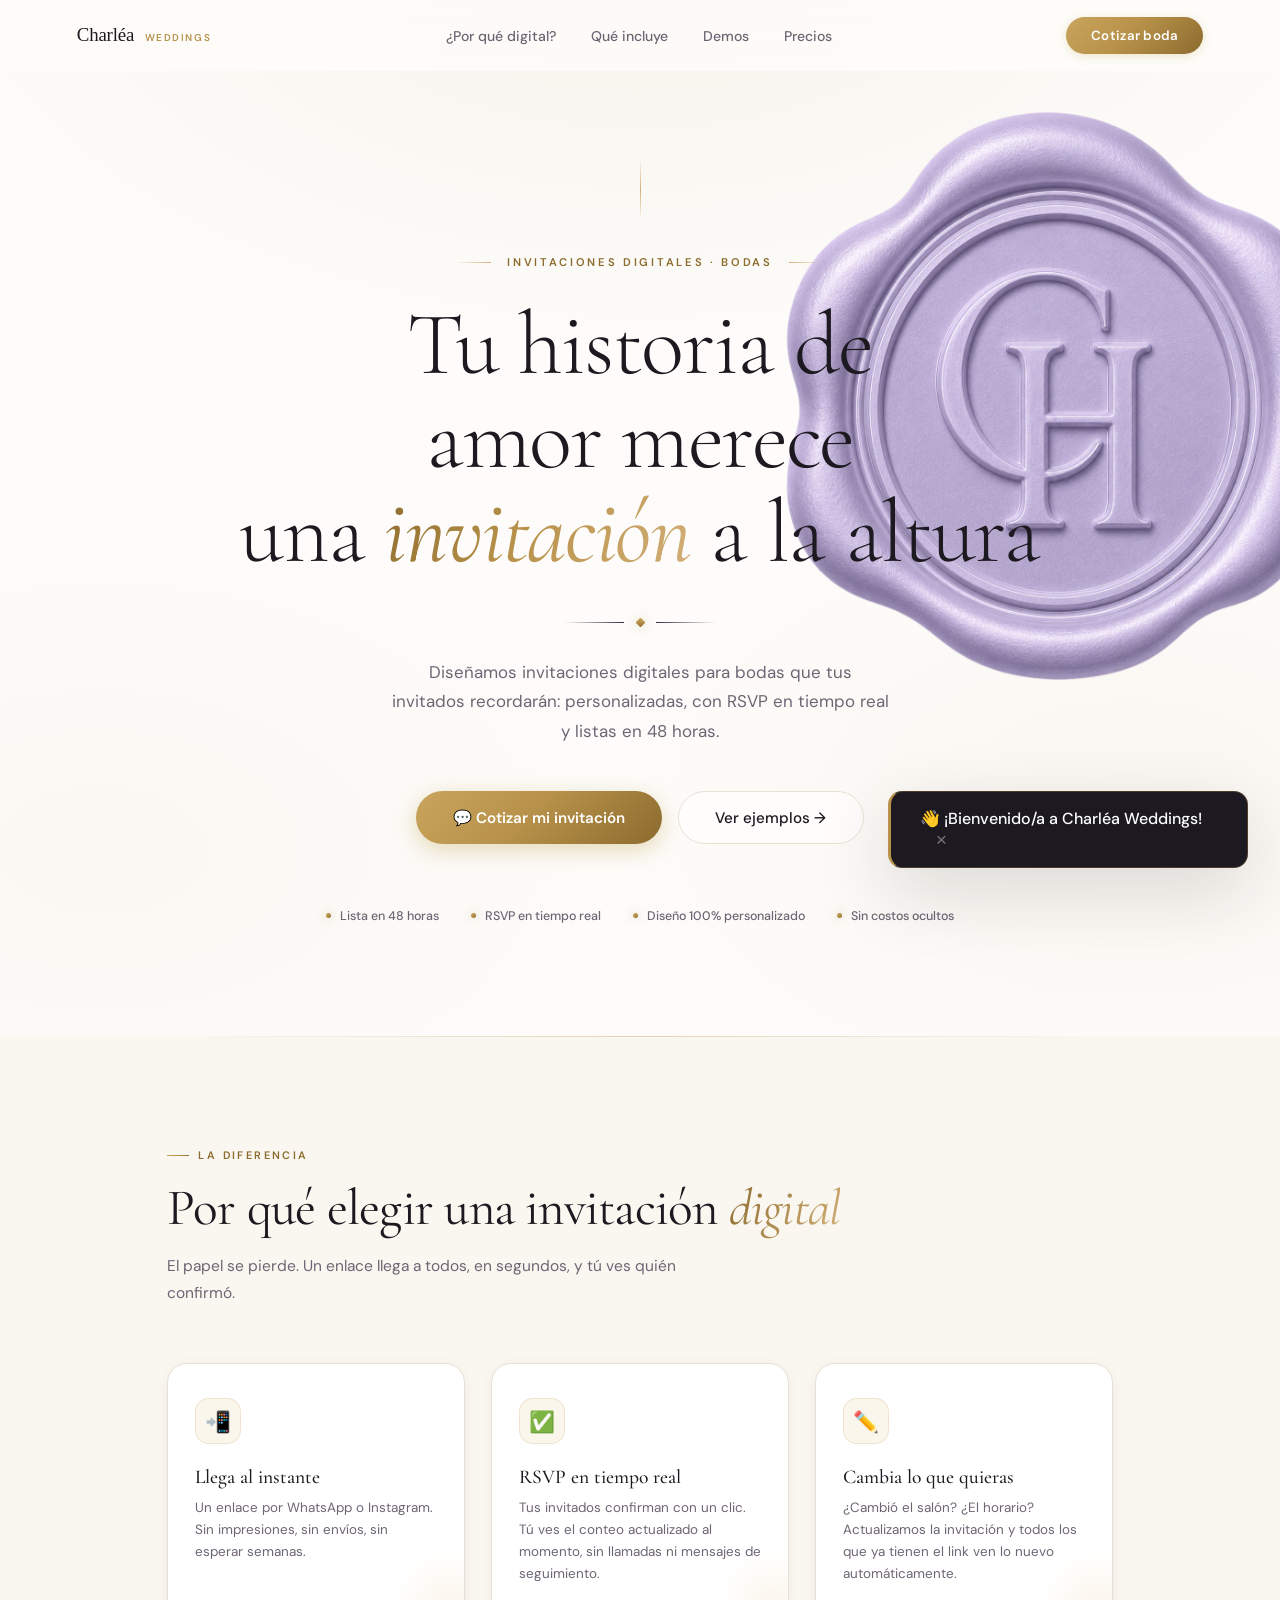
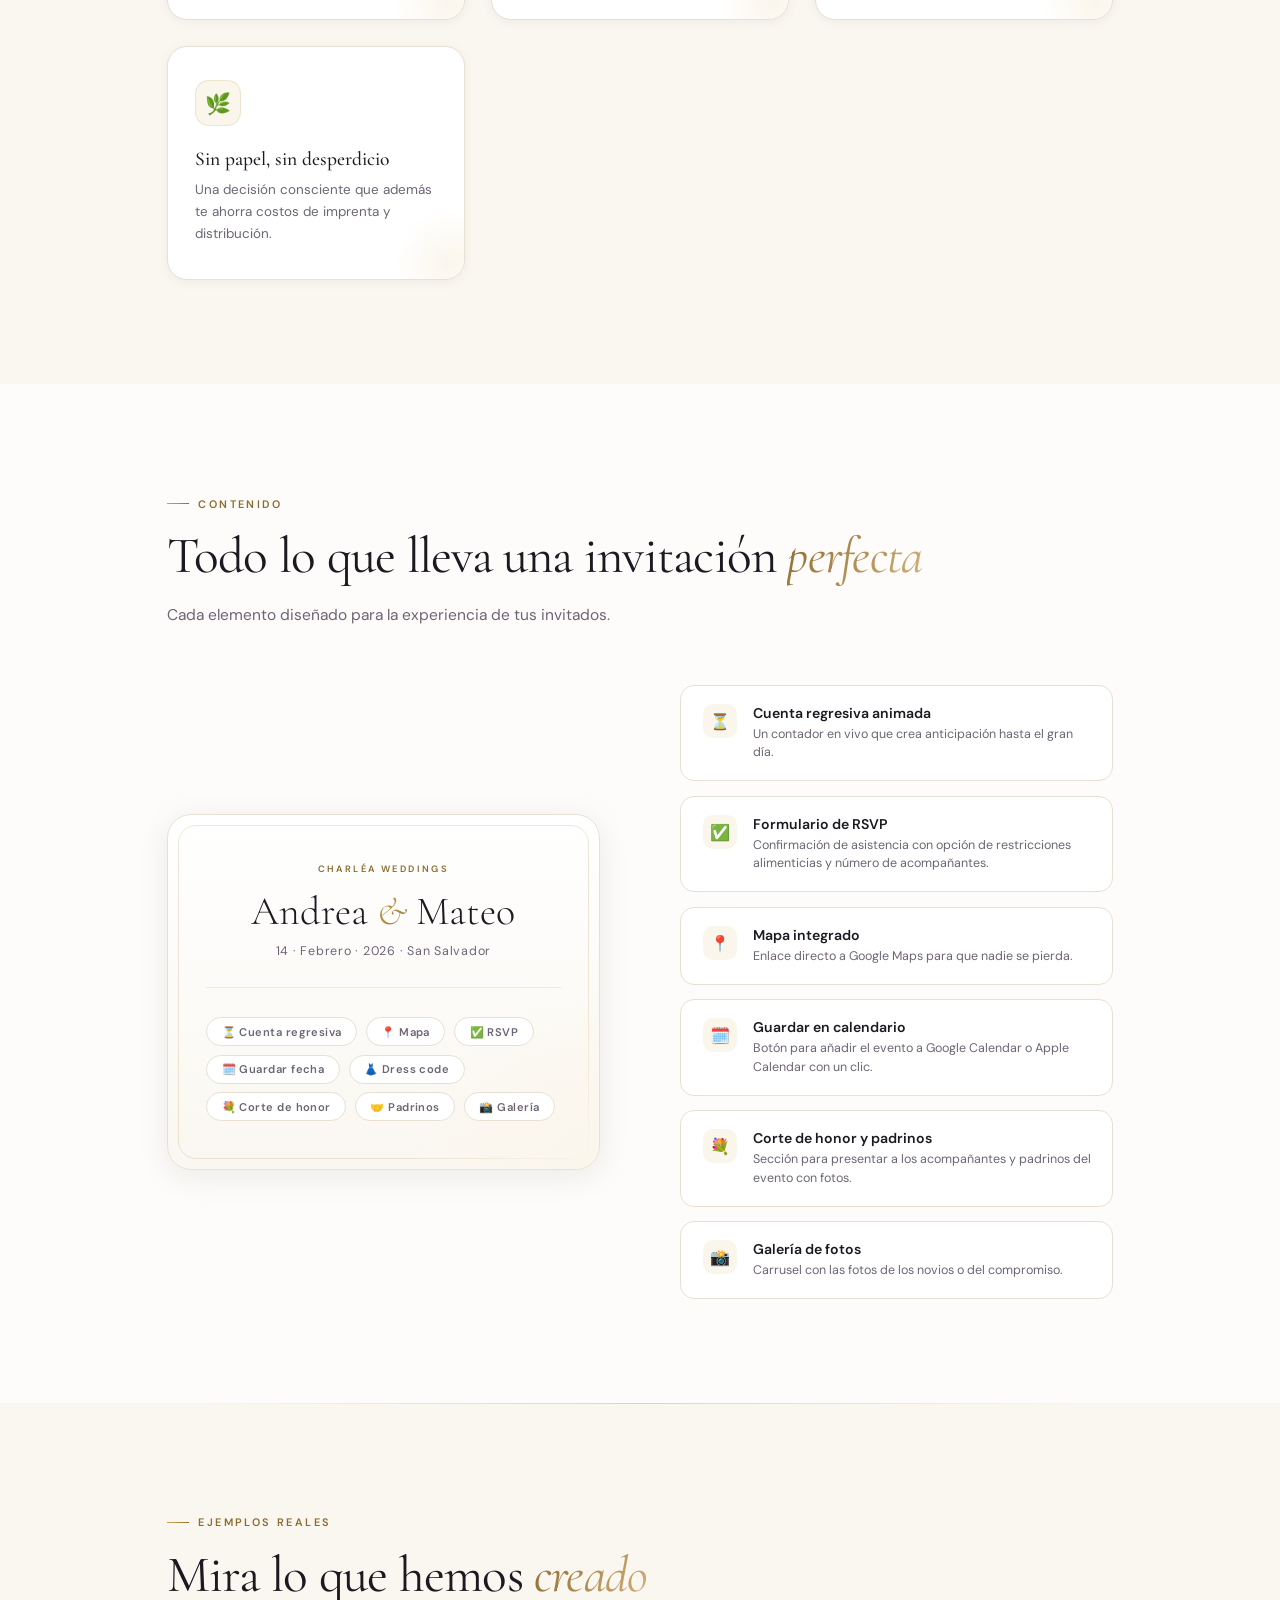
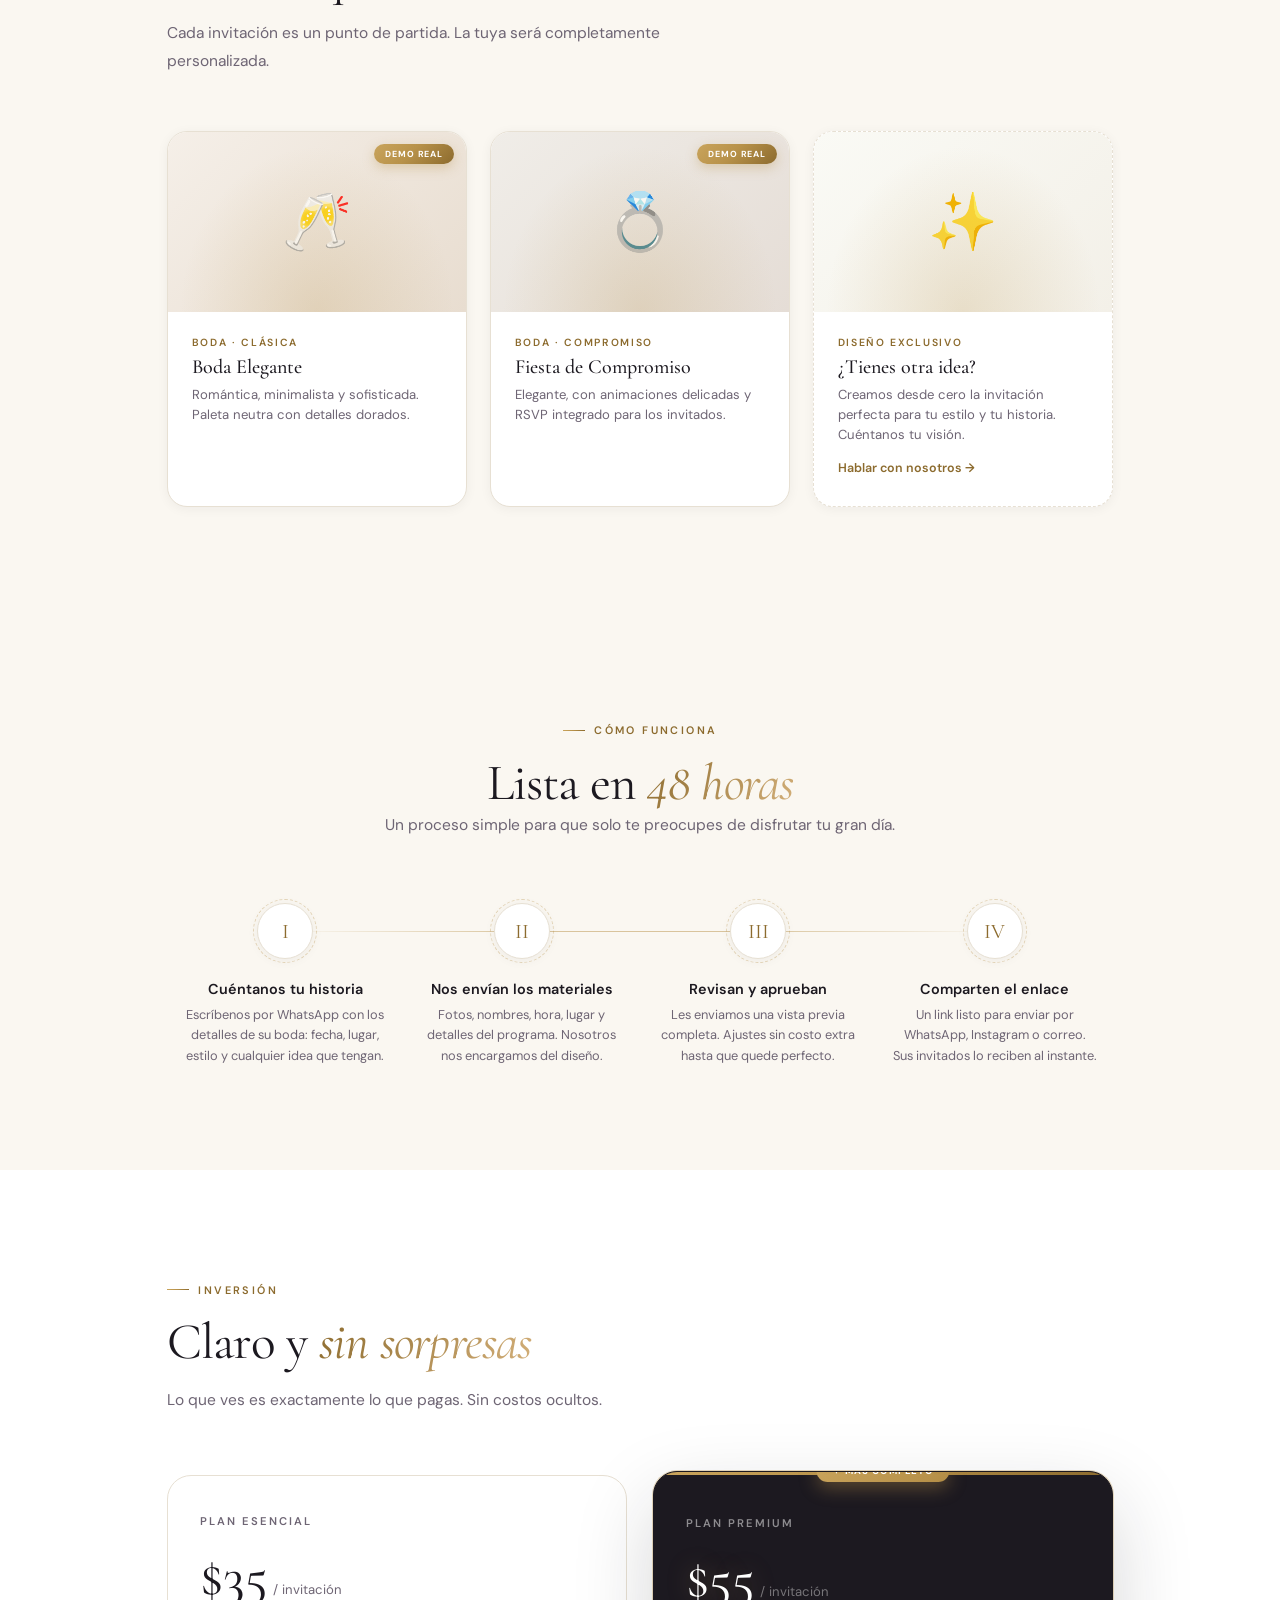
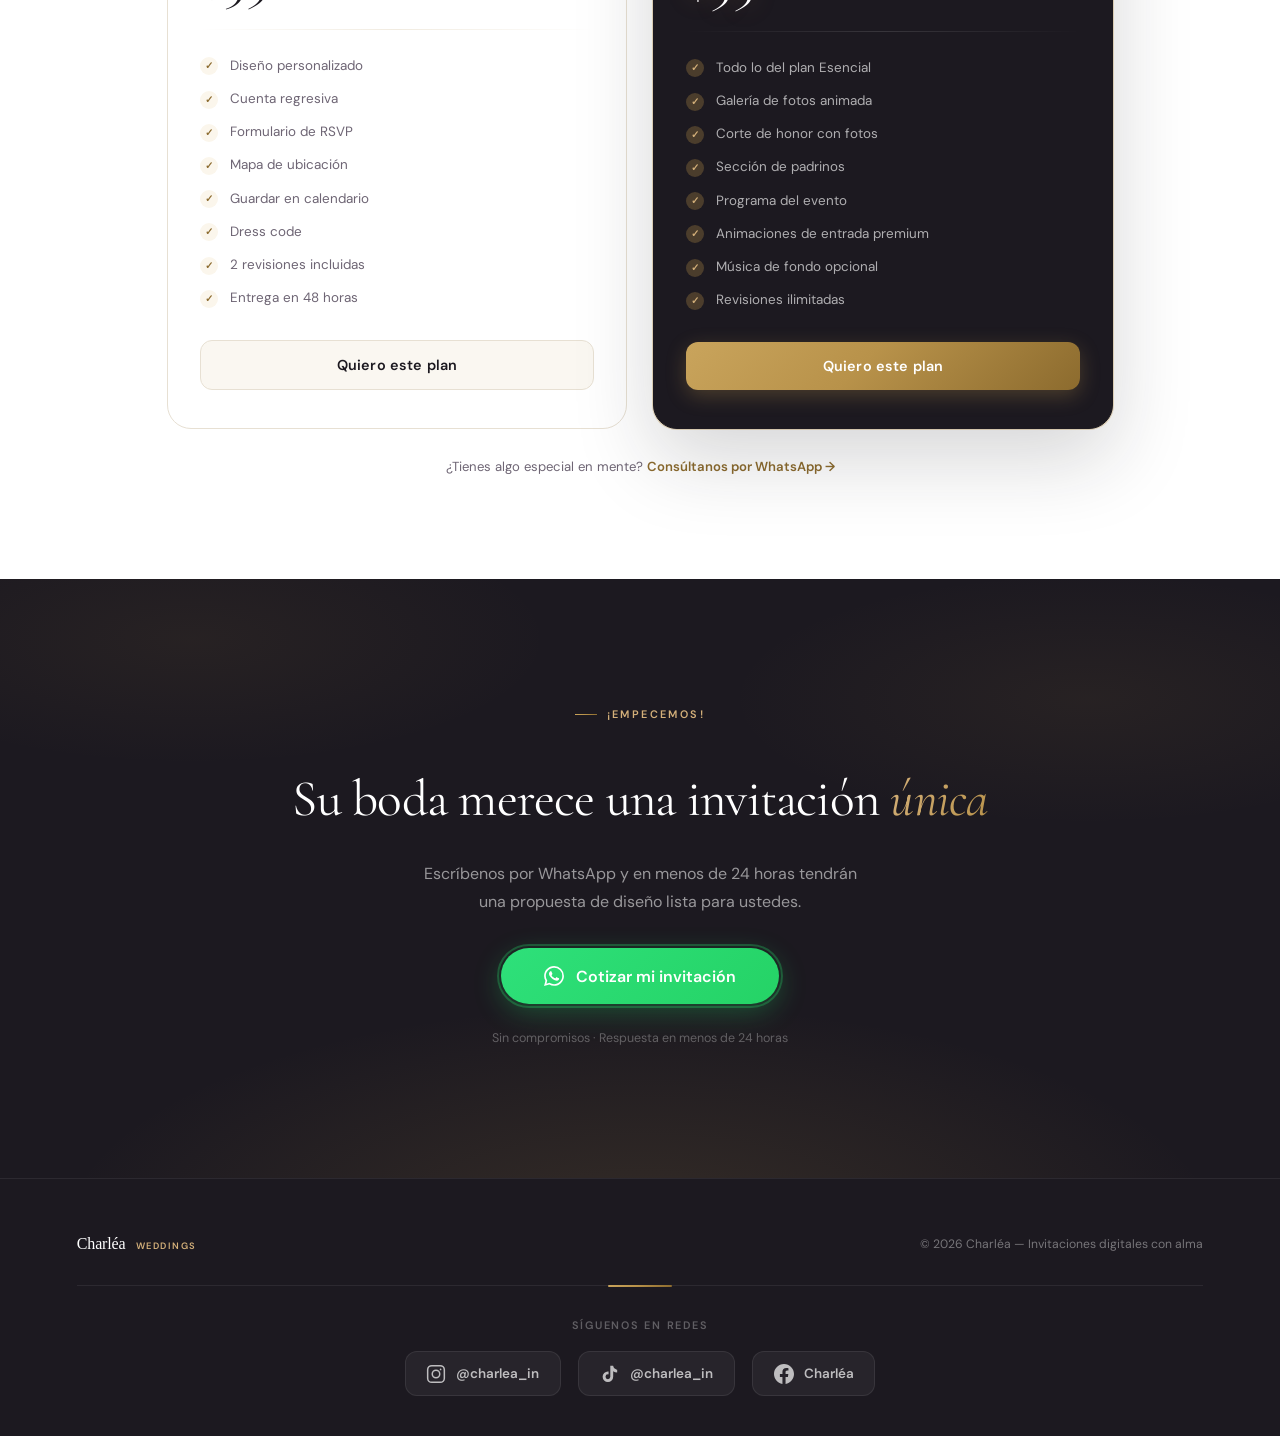
==== commit a8f33716: "Sello de hero: opacidad 60%, aparece junto al título con el mismo fadeUp" ====
--- a/Charleaweedings/index.html
+++ b/Charleaweedings/index.html
@@ -172,18 +172,24 @@
         radial-gradient(ellipse 60% 45% at 8% 82%, rgba(212,176,122,.06), transparent 70%);
     }
 
-    /* Sello de cera — derecha del hero, mitad visible, por debajo de las letras */
+    /* Sello de cera — marca de agua, detrás de las letras */
     .hero-seal {
       position: absolute;
-      top: 50%; right: 0;
-      transform: translate(50%, -50%);
-      width: clamp(220px, 28vw, 400px);
+      top: 10%;
+      right: -5%;
+      width: 45vw;
+      max-width: 650px;
       height: auto;
-      z-index: -1;
-      opacity: .95;
-      filter: drop-shadow(0 24px 48px rgba(28,25,32,.14));
+      z-index: 1;
       pointer-events: none;
       user-select: none;
+      opacity: 0.6;
+    }
+
+    /* El texto del hero siempre por encima del sello */
+    .hero-ornament, .hero-eyebrow, #hero h1, .hero-divider, .hero-sub, .hero-btns, .hero-trust {
+      position: relative;
+      z-index: 2;
     }
 
     /* Pétalos flotantes decorativos */
@@ -315,6 +321,7 @@
     #hero .hero-ornament { animation: fadeUp .8s .1s both; }
     #hero .hero-eyebrow  { animation: fadeUp .8s .2s both; }
     #hero h1             { animation: fadeUp .9s .32s both; }
+    #hero .hero-seal     { animation: fadeUp .9s .32s both; }
     #hero .hero-divider  { animation: fadeUp .8s .48s both; }
     #hero .hero-sub      { animation: fadeUp .8s .6s both; }
     #hero .hero-btns     { animation: fadeUp .8s .74s both; }
@@ -802,7 +809,6 @@
       .demos-grid { grid-template-columns: 1fr; }
       h1 { font-size: 2.8rem; }
       .section-wrap { padding: 5rem 6%; }
-      .hero-seal { width: clamp(150px, 38vw, 230px); opacity: .85; }
     }
     @media (max-width: 480px) {
       .hero-btns .btn-primary, .hero-btns .btn-ghost { width: 100%; justify-content: center; }
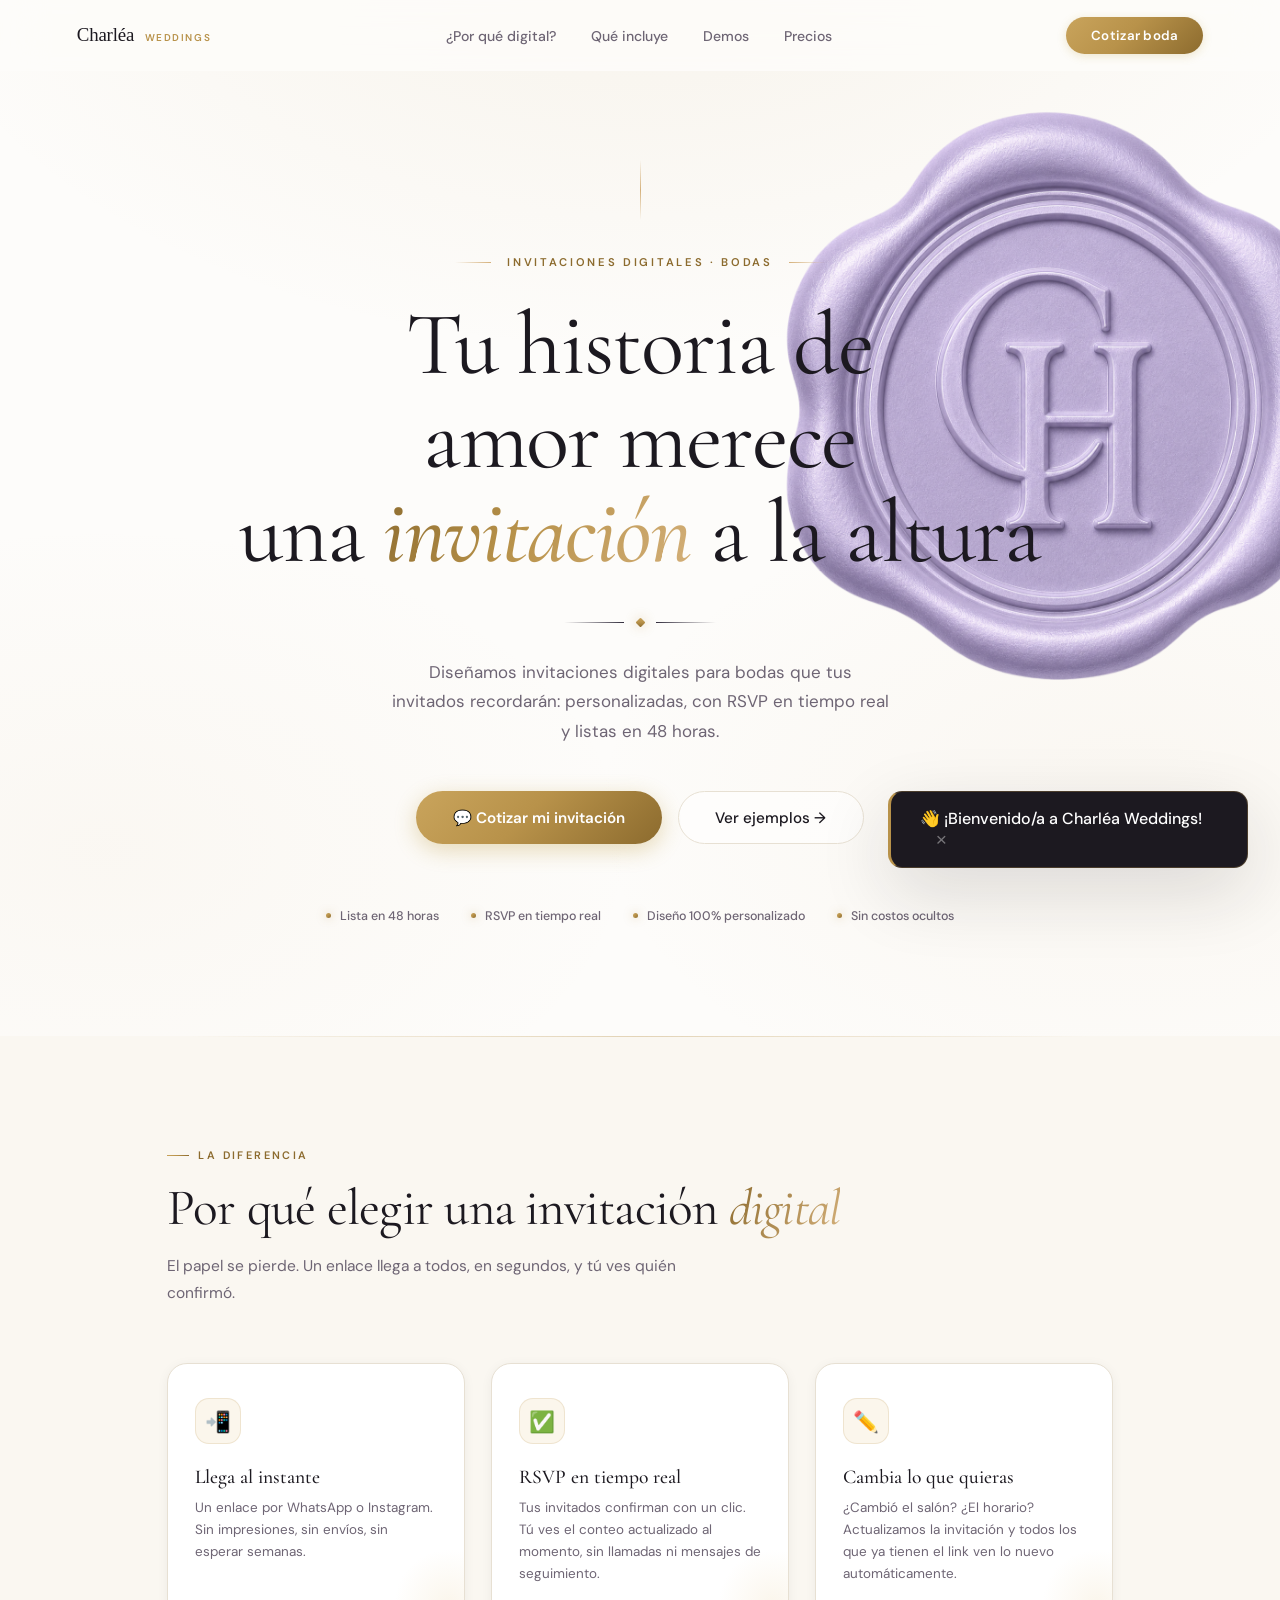
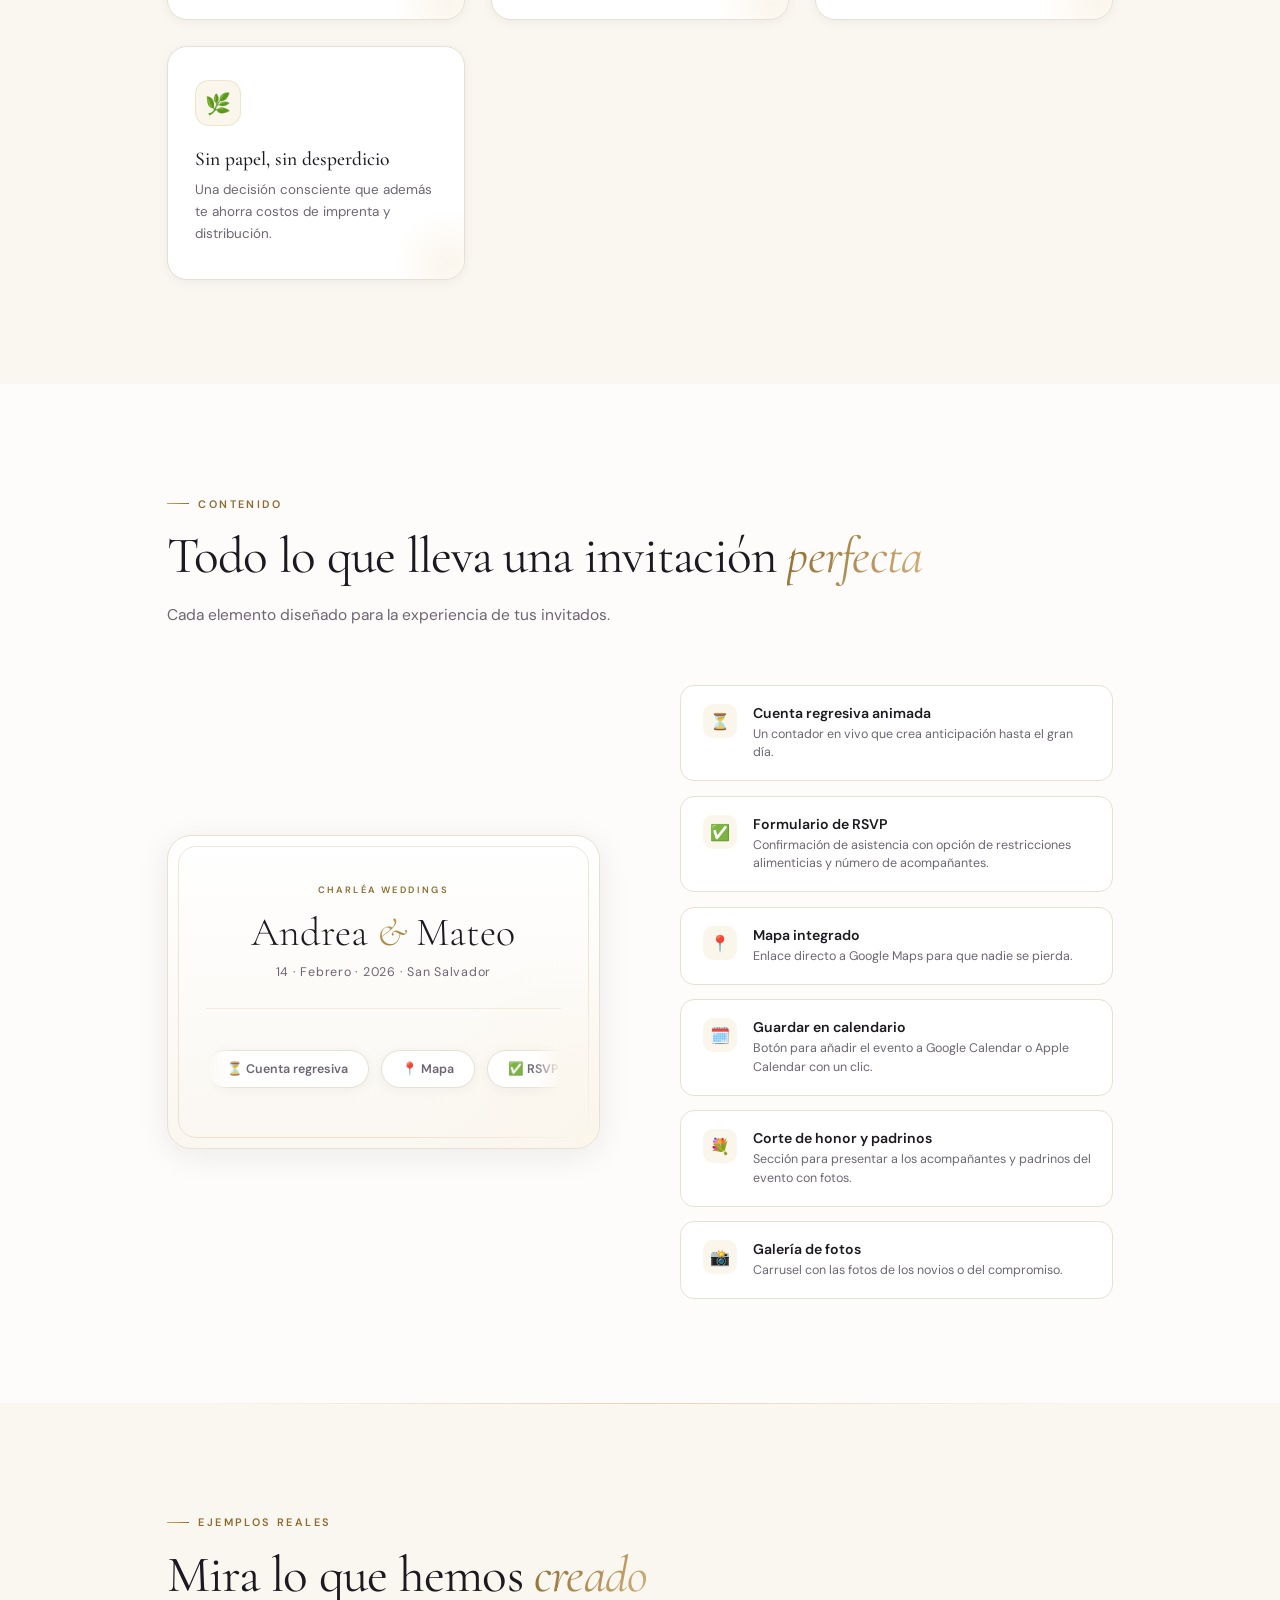
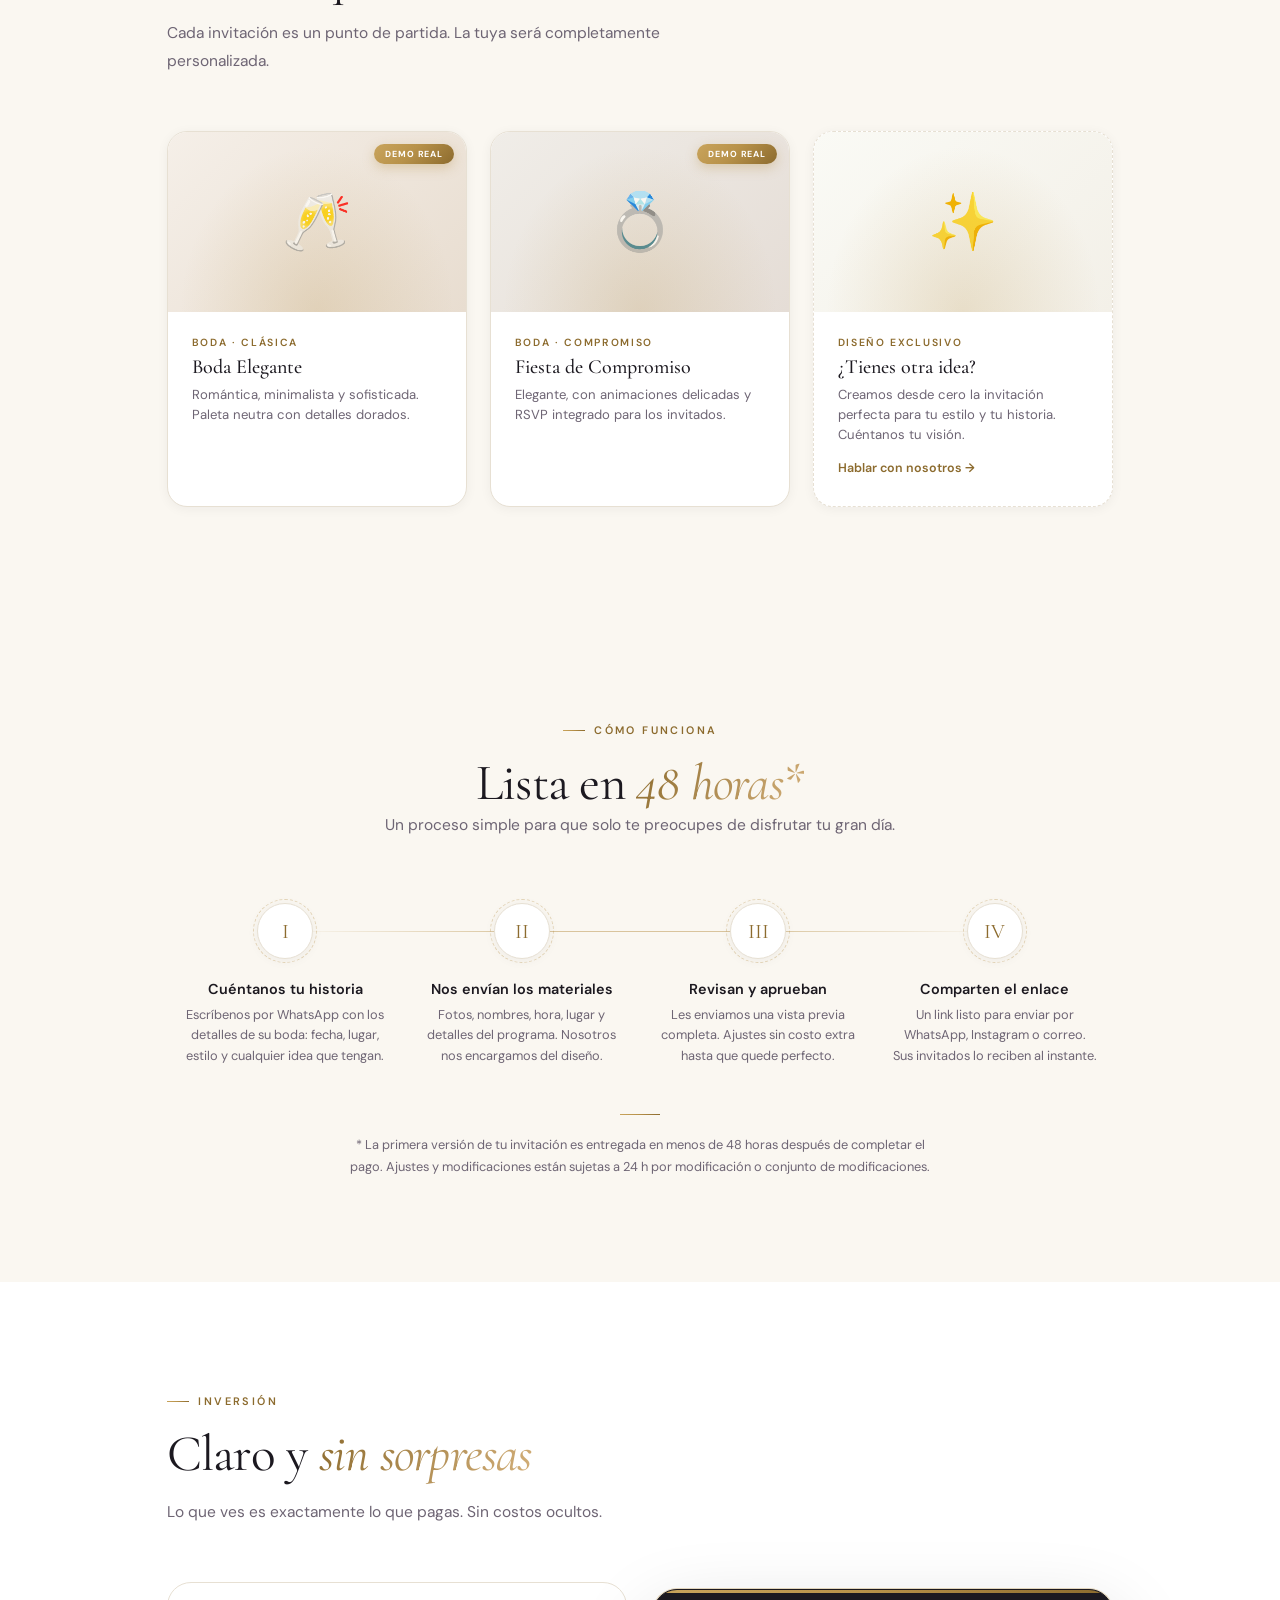
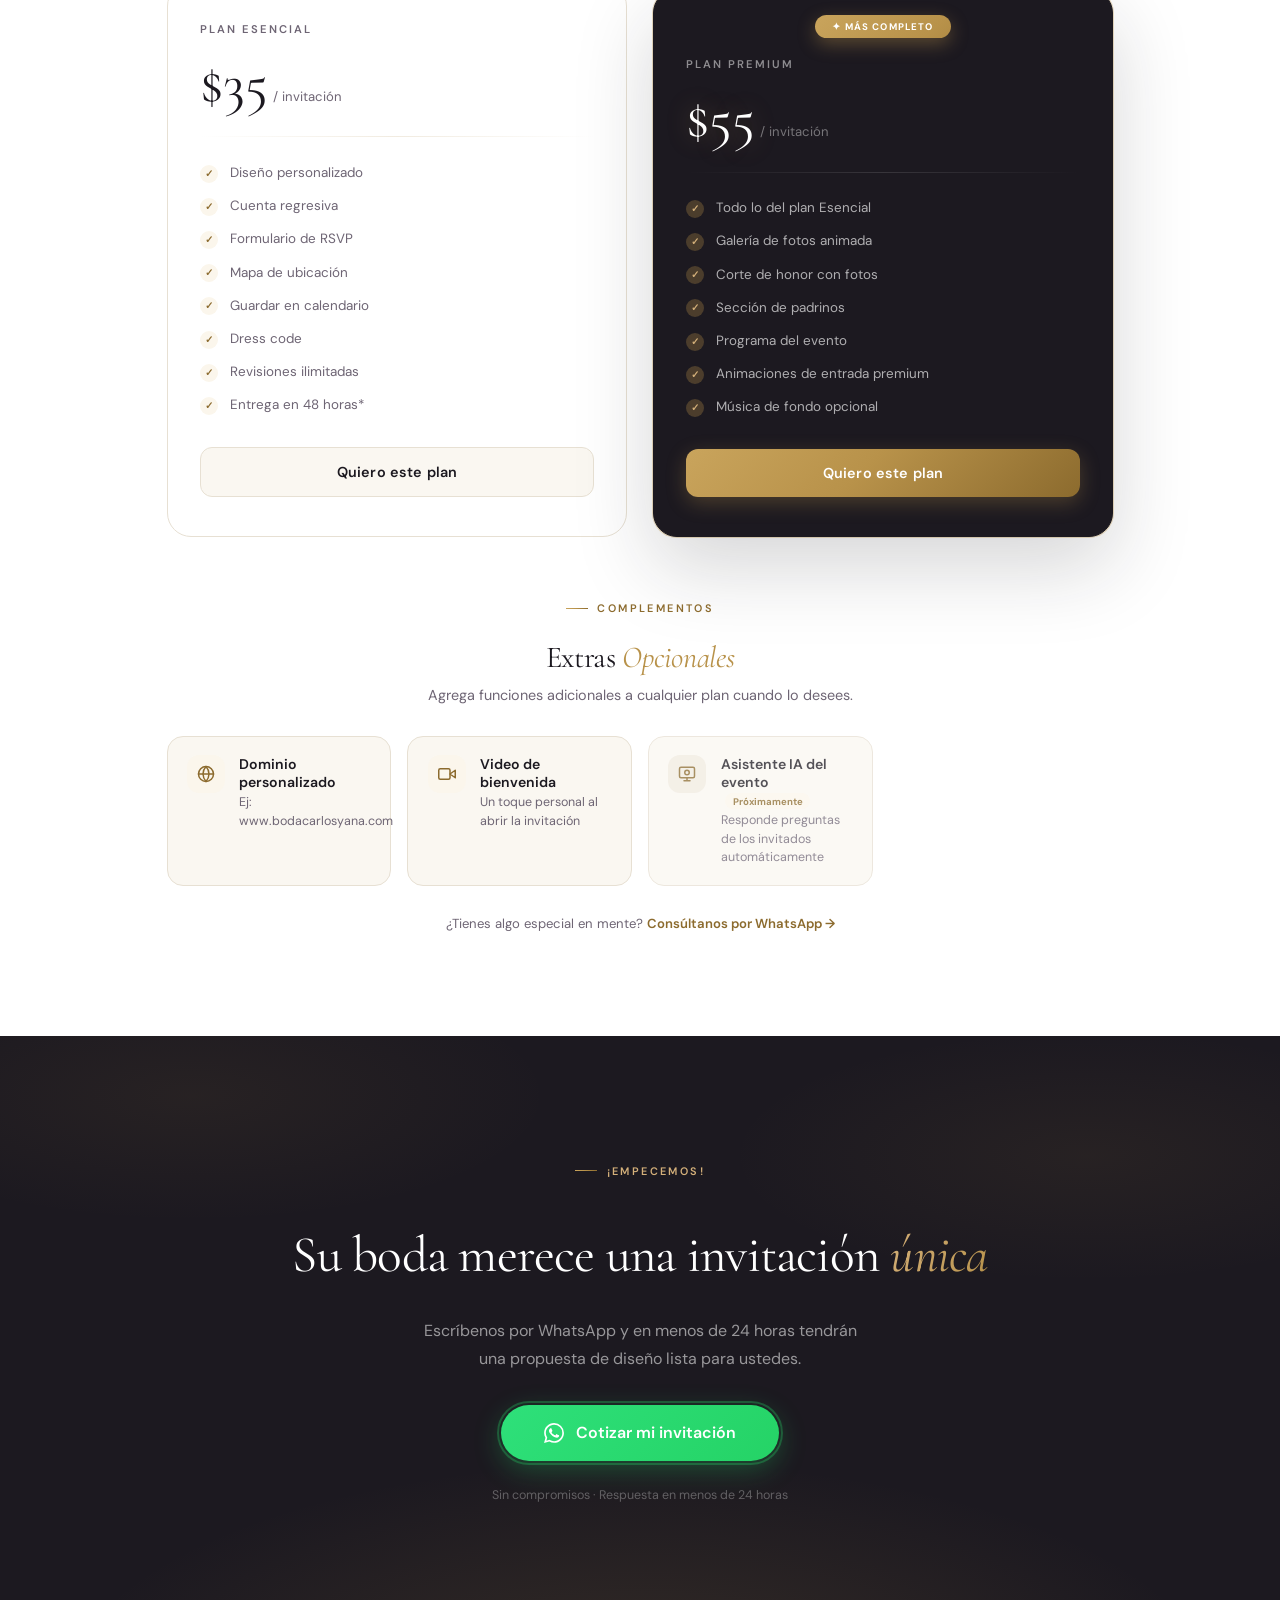
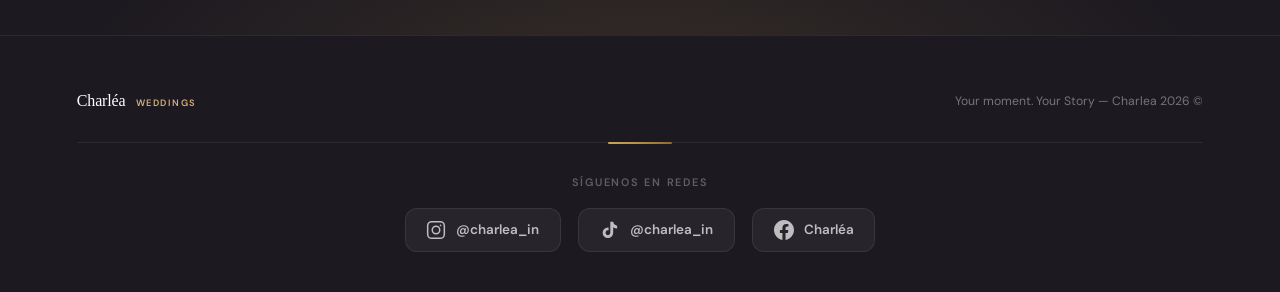
==== commit 48b867a8: "Ticker de funciones, nota de entregas, precios con revisiones ilimitadas y extras opcionales, nuevo " ====
--- a/Charleaweedings/index.html
+++ b/Charleaweedings/index.html
@@ -183,7 +183,7 @@
       z-index: 1;
       pointer-events: none;
       user-select: none;
-      opacity: 0.6;
+      opacity: 0.4;
     }
 
     /* El texto del hero siempre por encima del sello */
@@ -238,12 +238,12 @@
     h1 {
       font-family: 'Cormorant Garamond', serif;
       font-size: clamp(3rem, 7vw, 6rem);
-      font-weight: 300; line-height: 1.05; letter-spacing: -.015em;
+      font-weight: 400; line-height: 1.05; letter-spacing: -.015em;
       color: var(--ink); max-width: 840px; margin: 0 auto .4rem;
       text-wrap: balance;
     }
     h1 em {
-      font-style: italic; font-weight: 400;
+      font-style: italic; font-weight: 500;
       background: linear-gradient(120deg, var(--champ-dk), var(--champ) 45%, var(--champ-md));
       -webkit-background-clip: text; background-clip: text;
       -webkit-text-fill-color: transparent; color: transparent;
@@ -448,18 +448,54 @@
     .invite-preview-date {
       font-size: .78rem; color: var(--ink2); margin-top: .6rem; letter-spacing: .06em;
     }
-    .invite-chips {
-      display: flex; flex-wrap: wrap; gap: .55rem; margin-top: 1.4rem;
-      position: relative; z-index: 1;
-    }
-    .invite-chip {
-      font-size: .7rem; font-weight: 600; padding: .4rem .9rem;
-      border-radius: 999px; background: var(--white); color: var(--ink2);
-      border: 1px solid var(--border); letter-spacing: .04em;
-      display: inline-flex; align-items: center; gap: .35rem;
-      transition: var(--tr);
-    }
-    .invite-chip:hover { border-color: var(--champ-md); color: var(--champ-dk); background: var(--champ-lt); }
+/* Ticker horizontal — loop infinito de funciones */
+    .ticker-wrapper {
+      width: 100%;
+      overflow: hidden;
+      position: relative;
+      padding: 12px 0;
+      margin-top: 1.4rem;
+      z-index: 1;
+      mask-image: linear-gradient(to right, transparent 0%, black 8%, black 92%, transparent 100%);
+      -webkit-mask-image: linear-gradient(to right, transparent 0%, black 8%, black 92%, transparent 100%);
+    }
+    .ticker-track {
+      display: flex;
+      flex-direction: row;
+      gap: 12px;
+      width: max-content;
+      animation: scrollLeft 14s linear infinite;
+      will-change: transform;
+    }
+    .ticker-track:hover { animation-play-state: paused; }
+    @keyframes scrollLeft {
+      0%   { transform: translateX(0); }
+      100% { transform: translateX(-50%); }
+    }
+    .ticker-btn {
+      display: flex;
+      align-items: center;
+      gap: 8px;
+      background: var(--white);
+      border: 1.5px solid var(--border);
+      border-radius: 999px;
+      padding: 10px 20px;
+      font-size: .78rem;
+      font-weight: 600;
+      color: var(--ink2);
+      white-space: nowrap;
+      cursor: pointer;
+      box-shadow: var(--shadow-sm);
+      transition: background .25s, border-color .25s, color .25s, box-shadow .25s;
+      font-family: inherit;
+      outline: none;
+    }
+    .ticker-btn:hover {
+      background: var(--champ-lt);
+      border-color: var(--champ);
+      color: var(--champ-dk);
+      box-shadow: 0 2px 10px rgba(184,146,74,.22);
+    }
 
     .includes-list { display: flex; flex-direction: column; gap: .9rem; }
     .includes-item {
@@ -583,6 +619,21 @@
     .step-title { font-weight: 600; font-size: .9rem; color: var(--ink); margin-bottom: .4rem; }
     .step-desc { font-size: .8rem; color: var(--ink2); line-height: 1.6; }
 
+    .process-note {
+      margin: 3rem auto 0;
+      text-align: center;
+      font-size: .8rem;
+      color: var(--ink2);
+      line-height: 1.7;
+      max-width: 580px;
+    }
+    .process-note::before {
+      content: '';
+      display: block; width: 40px; height: 1px;
+      background: var(--gold-grad);
+      margin: 0 auto 1.2rem;
+    }
+
     #process { background: var(--bg-soft); }
 
     /* ── PRICING ── */
@@ -597,25 +648,31 @@
       display: flex; flex-direction: column; transition: var(--tr);
       position: relative; overflow: hidden;
     }
-    .price-card::before {
+    .price-card:hover { transform: translateY(-6px); box-shadow: var(--shadow-lg); }
+    .price-card.featured {
+      background: transparent; border: none;
+      padding: 0; overflow: visible;
+    }
+    .price-card.featured .price-card-inner {
+      background: var(--ink); border: 1.5px solid var(--ink);
+      border-radius: 24px; overflow: hidden;
+      padding: 1.6rem 2rem 2.4rem;
+      display: flex; flex-direction: column;
+      position: relative;
+      box-shadow: 0 0 0 1px rgba(184,146,74,.35), 0 30px 80px rgba(28,25,32,.18);
+    }
+    .price-card.featured .price-card-inner::before {
       content: ''; position: absolute; top: 0; left: 0; right: 0; height: 3px;
-      background: var(--gold-grad); opacity: 0; transition: var(--tr);
-    }
-    .price-card:hover { transform: translateY(-6px); box-shadow: var(--shadow-lg); }
-    .price-card:hover::before { opacity: 1; }
-    .price-card.featured {
-      background: var(--ink); border-color: var(--ink);
-      padding-top: 2.8rem;
-      box-shadow: 0 0 0 1px rgba(184,146,74,.35), 0 30px 80px rgba(28,25,32,.18);
-    }
-    .price-card.featured::before { opacity: 1; background: var(--gold-grad); }
+      background: var(--gold-grad);
+    }
     .featured-badge {
-      position: absolute; top: -12px; left: 50%; transform: translateX(-50%);
+      display: inline-flex; align-items: center; justify-content: center;
+      margin: 0 auto 1.2rem;
       background: var(--gold-grad);
       background-size: 200%; animation: goldShimmer 3s linear infinite;
       color: var(--white); font-size: .6rem; font-weight: 700;
       letter-spacing: .12em; text-transform: uppercase;
-      padding: .28rem 1rem; border-radius: 999px; white-space: nowrap;
+      padding: .3rem 1.1rem; border-radius: 999px; white-space: nowrap;
       box-shadow: 0 6px 18px rgba(184,146,74,.4);
     }
     @keyframes goldShimmer { 0%{background-position:0%} 100%{background-position:200%} }
@@ -672,6 +729,27 @@
       box-shadow: 0 10px 32px rgba(184,146,74,.45);
       transform: translateY(-2px);
     }
+
+    /* ── EXTRAS OPCIONALES ── */
+    .extras-item {
+      display: flex; align-items: flex-start; gap: .9rem;
+      background: var(--bg-soft); border: 1px solid var(--border);
+      border-radius: 16px; padding: 1.1rem 1.2rem;
+      transition: var(--tr);
+    }
+    .extras-item:hover {
+      transform: translateY(-3px); box-shadow: var(--shadow);
+      border-color: rgba(184,146,74,.4);
+    }
+    .extras-icon {
+      width: 38px; height: 38px; border-radius: 12px; flex-shrink: 0;
+      background: var(--champ-lt); color: var(--champ-dk);
+      display: flex; align-items: center; justify-content: center;
+      transition: var(--tr);
+    }
+    .extras-item:hover .extras-icon { background: var(--gold-grad); color: var(--white); }
+    .extras-title { font-weight: 600; font-size: .88rem; color: var(--ink); }
+    .extras-desc { font-size: .78rem; color: var(--ink2); margin-top: .15rem; line-height: 1.5; }
 
     /* ── CTA BANNER ── */
     #cta {
@@ -759,6 +837,21 @@
       background: rgba(255,255,255,.1); border-color: rgba(184,146,74,.45);
       color: var(--white); transform: translateY(-3px);
       box-shadow: 0 8px 24px rgba(0,0,0,.25);
+    }
+    .social-icon-link.social-ig:hover svg { stroke: url(#ig-gradient); }
+    .social-icon-link.social-ig:hover {
+      border-color: #E1306C;
+      box-shadow: 0 8px 24px rgba(225,48,108,.2);
+    }
+    .social-icon-link.social-tt:hover svg { fill: #69C9D0; }
+    .social-icon-link.social-tt:hover {
+      border-color: #69C9D0;
+      box-shadow: 0 8px 24px rgba(105,201,208,.2);
+    }
+    .social-icon-link.social-fb:hover svg { fill: #1877F2; }
+    .social-icon-link.social-fb:hover {
+      border-color: #1877F2;
+      box-shadow: 0 8px 24px rgba(24,119,242,.2);
     }
     .social-icon-link svg { flex-shrink: 0; width: 20px; height: 20px; }
     .social-icon-link span { font-size: .84rem; font-weight: 600; }
@@ -797,6 +890,15 @@
       .process-steps::before { display: none; }
       .pricing-two { grid-template-columns: 1fr; max-width: 440px; margin-left: auto; margin-right: auto; }
     }
+    /* Ajustes del sello para móviles */
+    @media (max-width: 768px) {
+      .hero-seal {
+        width: 150vw;
+        right: -70vw;
+        top: 5%;
+        opacity: 0.4;
+      }
+    }
     @media (max-width: 700px) {
       .nav-links { display: none; }
       .hamburger { display: flex; }
@@ -818,6 +920,7 @@
     @media (prefers-reduced-motion: reduce) {
       *, *::before, *::after { animation: none !important; transition: none !important; }
       .reveal { opacity: 1; transform: none; }
+      .ticker-track { animation: scrollLeft 14s linear infinite !important; }
     }
   </style>
 </head>
@@ -929,15 +1032,25 @@
           <div class="invite-preview-names">Andrea <em>&</em> Mateo</div>
           <div class="invite-preview-date">14 · Febrero · 2026 · San Salvador</div>
         </div>
-        <div class="invite-chips">
-          <span class="invite-chip">⏳ Cuenta regresiva</span>
-          <span class="invite-chip">📍 Mapa</span>
-          <span class="invite-chip">✅ RSVP</span>
-          <span class="invite-chip">🗓️ Guardar fecha</span>
-          <span class="invite-chip">👗 Dress code</span>
-          <span class="invite-chip">💐 Corte de honor</span>
-          <span class="invite-chip">🤝 Padrinos</span>
-          <span class="invite-chip">📸 Galería</span>
+        <div class="ticker-wrapper">
+          <div class="ticker-track">
+            <button class="ticker-btn">⏳ Cuenta regresiva</button>
+            <button class="ticker-btn">📍 Mapa</button>
+            <button class="ticker-btn">✅ RSVP</button>
+            <button class="ticker-btn">🗓️ Guardar fecha</button>
+            <button class="ticker-btn">👗 Dress code</button>
+            <button class="ticker-btn">💐 Corte de honor</button>
+            <button class="ticker-btn">🤝 Padrinos</button>
+            <button class="ticker-btn">📸 Galería</button>
+            <button class="ticker-btn">⏳ Cuenta regresiva</button>
+            <button class="ticker-btn">📍 Mapa</button>
+            <button class="ticker-btn">✅ RSVP</button>
+            <button class="ticker-btn">🗓️ Guardar fecha</button>
+            <button class="ticker-btn">👗 Dress code</button>
+            <button class="ticker-btn">💐 Corte de honor</button>
+            <button class="ticker-btn">🤝 Padrinos</button>
+            <button class="ticker-btn">📸 Galería</button>
+          </div>
         </div>
       </div>
       <div class="includes-list">
@@ -1039,7 +1152,7 @@
   <div class="section-wrap">
     <div class="section-head reveal" style="text-align:center;">
       <span class="section-eyebrow">Cómo funciona</span>
-      <h2>Lista en <em>48 horas</em></h2>
+      <h2>Lista en <em>48 horas*</em></h2>
       <p class="section-sub" style="margin:0 auto;">Un proceso simple para que solo te preocupes de disfrutar tu gran día.</p>
     </div>
     <div class="process-steps">
@@ -1064,6 +1177,7 @@
         <p class="step-desc">Un link listo para enviar por WhatsApp, Instagram o correo. Sus invitados lo reciben al instante.</p>
       </div>
     </div>
+    <p class="process-note">* La primera versión de tu invitación es entregada en menos de 48 horas después de completar el pago. Ajustes y modificaciones están sujetas a 24 h por modificación o conjunto de modificaciones.</p>
   </div>
 </section>
 
@@ -1092,35 +1206,75 @@
           <li><span class="feat-check">✓</span> Mapa de ubicación</li>
           <li><span class="feat-check">✓</span> Guardar en calendario</li>
           <li><span class="feat-check">✓</span> Dress code</li>
-          <li><span class="feat-check">✓</span> 2 revisiones incluidas</li>
-          <li><span class="feat-check">✓</span> Entrega en 48 horas</li>
+          <li><span class="feat-check">✓</span> Revisiones ilimitadas</li>
+          <li><span class="feat-check">✓</span> Entrega en 48 horas*</li>
         </ul>
         <button class="price-btn price-btn-default" onclick="handleWhatsApp('Esencial')">Quiero este plan</button>
       </div>
 
       <!-- PREMIUM -->
       <div class="price-card featured reveal">
-        <span class="featured-badge">✦ Más completo</span>
-        <p class="price-tier">Plan Premium</p>
-        <div class="price-amount">
-          <span class="price-num">$55</span>
-          <span class="price-per">/ invitación</span>
-        </div>
-        <div class="price-divider"></div>
-        <ul class="price-features">
-          <li><span class="feat-check">✓</span> Todo lo del plan Esencial</li>
-          <li><span class="feat-check">✓</span> Galería de fotos animada</li>
-          <li><span class="feat-check">✓</span> Corte de honor con fotos</li>
-          <li><span class="feat-check">✓</span> Sección de padrinos</li>
-          <li><span class="feat-check">✓</span> Programa del evento</li>
-          <li><span class="feat-check">✓</span> Animaciones de entrada premium</li>
-          <li><span class="feat-check">✓</span> Música de fondo opcional</li>
-          <li><span class="feat-check">✓</span> Revisiones ilimitadas</li>
-        </ul>
-        <button class="price-btn price-btn-featured" onclick="handleWhatsApp('Premium')">Quiero este plan</button>
+        <div class="price-card-inner">
+          <span class="featured-badge">✦ Más completo</span>
+          <p class="price-tier">Plan Premium</p>
+          <div class="price-amount">
+            <span class="price-num">$55</span>
+            <span class="price-per">/ invitación</span>
+          </div>
+          <div class="price-divider"></div>
+          <ul class="price-features">
+            <li><span class="feat-check">✓</span> Todo lo del plan Esencial</li>
+            <li><span class="feat-check">✓</span> Galería de fotos animada</li>
+            <li><span class="feat-check">✓</span> Corte de honor con fotos</li>
+            <li><span class="feat-check">✓</span> Sección de padrinos</li>
+            <li><span class="feat-check">✓</span> Programa del evento</li>
+            <li><span class="feat-check">✓</span> Animaciones de entrada premium</li>
+            <li><span class="feat-check">✓</span> Música de fondo opcional</li>
+          </ul>
+          <button class="price-btn price-btn-featured" onclick="handleWhatsApp('Premium')">Quiero este plan</button>
+        </div>
       </div>
 
     </div>
+
+    <!-- EXTRAS OPCIONALES -->
+    <div class="reveal" style="margin-top:3.5rem;">
+      <div style="text-align:center; margin-bottom:1.8rem;">
+        <span class="section-eyebrow">Complementos</span>
+        <h3 style="font-family:'Cormorant Garamond',serif; font-size:clamp(1.3rem,2.5vw,1.9rem); font-weight:400; letter-spacing:-.01em; margin-top:.4rem;">Extras <em style="color:var(--champ); font-style:italic;">Opcionales</em></h3>
+        <p style="color:var(--ink2); font-size:.9rem; margin-top:.5rem; line-height:1.6;">Agrega funciones adicionales a cualquier plan cuando lo desees.</p>
+      </div>
+      <div style="display:grid; grid-template-columns: repeat(auto-fill, minmax(220px,1fr)); gap:1rem;">
+        <div class="extras-item">
+          <div class="extras-icon">
+            <svg width="18" height="18" viewBox="0 0 24 24" fill="none" stroke="currentColor" stroke-width="2" stroke-linecap="round" stroke-linejoin="round"><circle cx="12" cy="12" r="10"/><line x1="2" y1="12" x2="22" y2="12"/><path d="M12 2a15.3 15.3 0 0 1 4 10 15.3 15.3 0 0 1-4 10 15.3 15.3 0 0 1-4-10 15.3 15.3 0 0 1 4-10z"/></svg>
+          </div>
+          <div>
+            <p class="extras-title">Dominio personalizado</p>
+            <p class="extras-desc">Ej: www.bodacarlosyana.com</p>
+          </div>
+        </div>
+        <div class="extras-item">
+          <div class="extras-icon">
+            <svg width="18" height="18" viewBox="0 0 24 24" fill="none" stroke="currentColor" stroke-width="2" stroke-linecap="round" stroke-linejoin="round"><polygon points="23 7 16 12 23 17 23 7"/><rect x="1" y="5" width="15" height="14" rx="2" ry="2"/></svg>
+          </div>
+          <div>
+            <p class="extras-title">Video de bienvenida</p>
+            <p class="extras-desc">Un toque personal al abrir la invitación</p>
+          </div>
+        </div>
+        <div class="extras-item" style="opacity:.75;">
+          <div class="extras-icon" style="background:var(--bg-warm);">
+            <svg width="18" height="18" viewBox="0 0 24 24" fill="none" stroke="currentColor" stroke-width="2" stroke-linecap="round" stroke-linejoin="round"><rect x="2" y="3" width="20" height="14" rx="2"/><path d="M8 21h8M12 17v4"/><circle cx="12" cy="10" r="3"/></svg>
+          </div>
+          <div>
+            <p class="extras-title">Asistente IA del evento <span style="font-size:.6rem; background:var(--champ-lt); color:var(--champ-dk); padding:.1rem .45rem; border-radius:999px; font-weight:700; vertical-align:middle; margin-left:.3rem;">Próximamente</span></p>
+            <p class="extras-desc">Responde preguntas de los invitados automáticamente</p>
+          </div>
+        </div>
+      </div>
+    </div>
+
     <p style="text-align:center; margin-top:1.8rem; font-size:.82rem; color:var(--ink2);">
       ¿Tienes algo especial en mente? <a href="#cta" style="color:var(--champ-dk); font-weight:600; text-decoration:none;" onclick="handleWhatsApp()">Consúltanos por WhatsApp →</a>
     </p>
@@ -1143,7 +1297,7 @@
 <footer>
   <div class="footer-top">
     <span class="footer-logo">Charléa <span class="footer-logo-sub">Weddings</span></span>
-    <p>© 2026 Charléa — Invitaciones digitales con alma</p>
+    <p>Your moment. Your Story — Charlea 2026 ©</p>
   </div>
   <div class="footer-social-section">
     <span class="footer-social-label">Síguenos en redes</span>
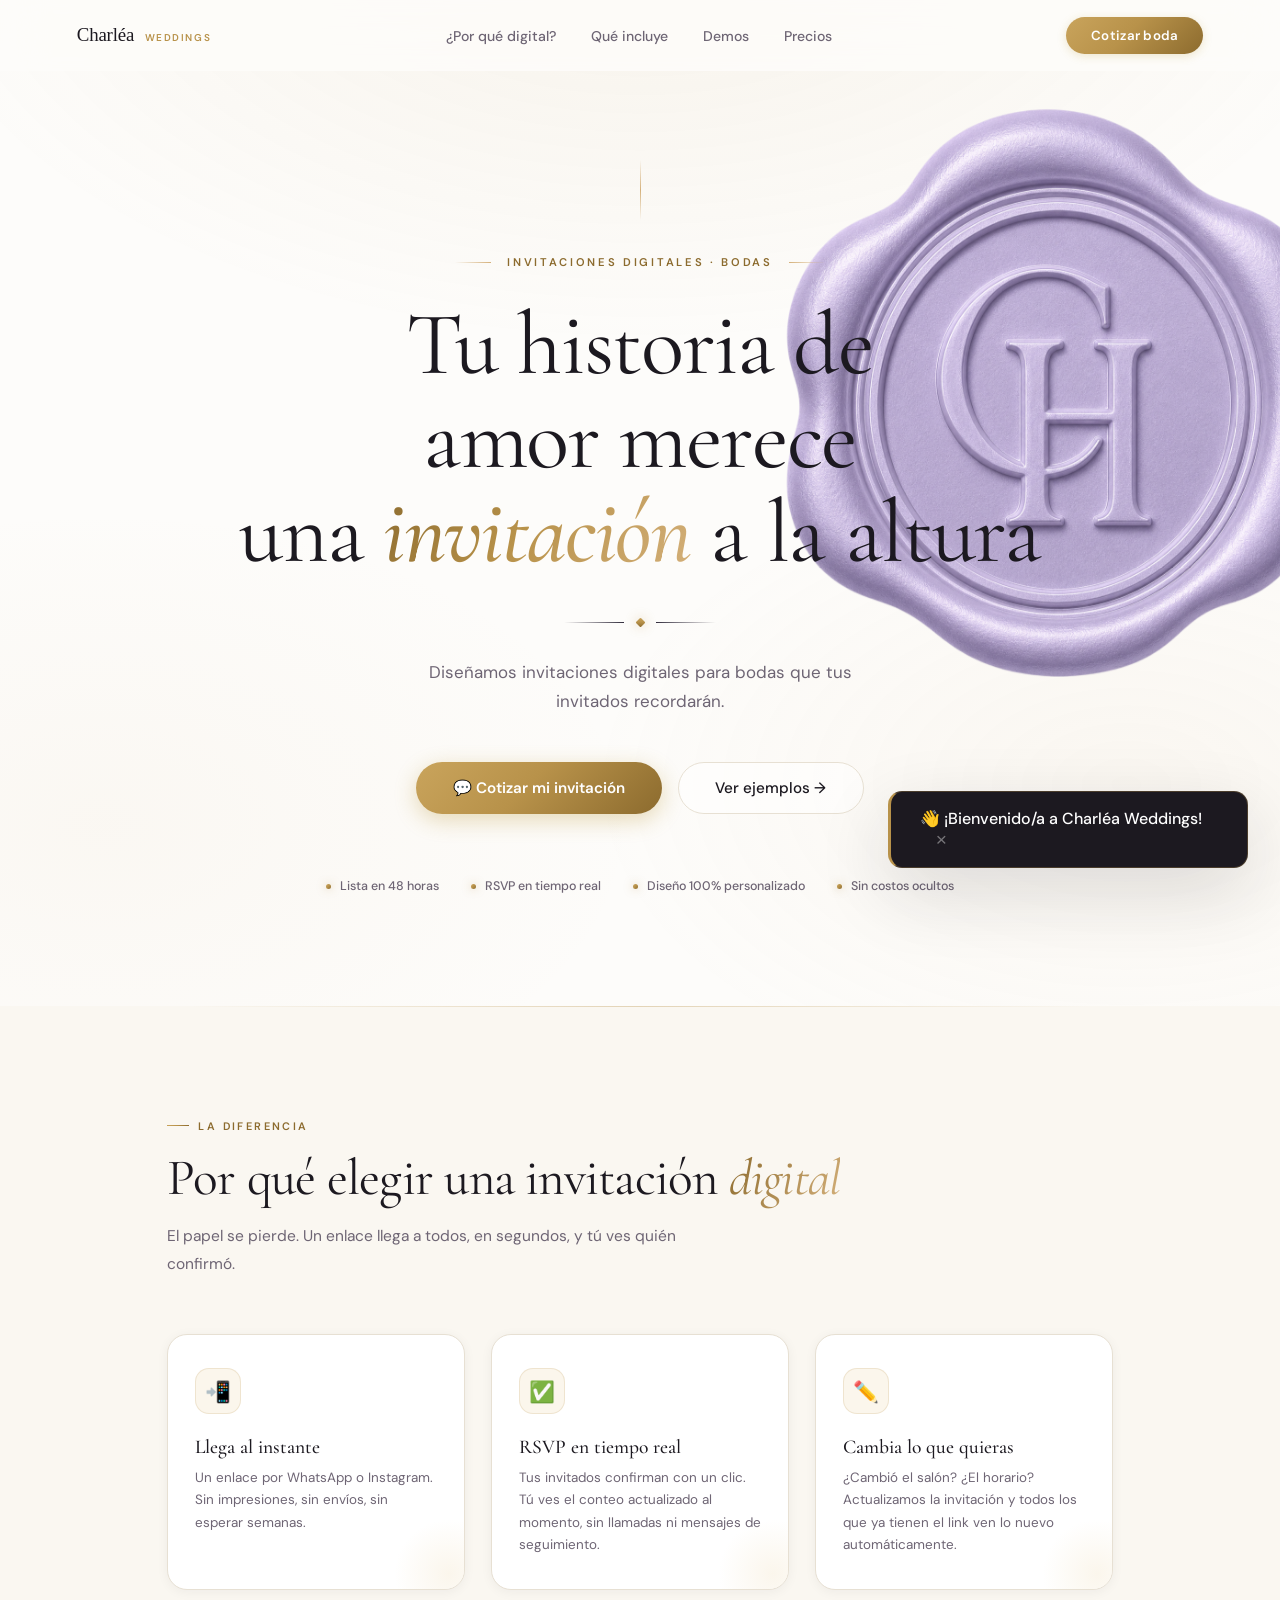
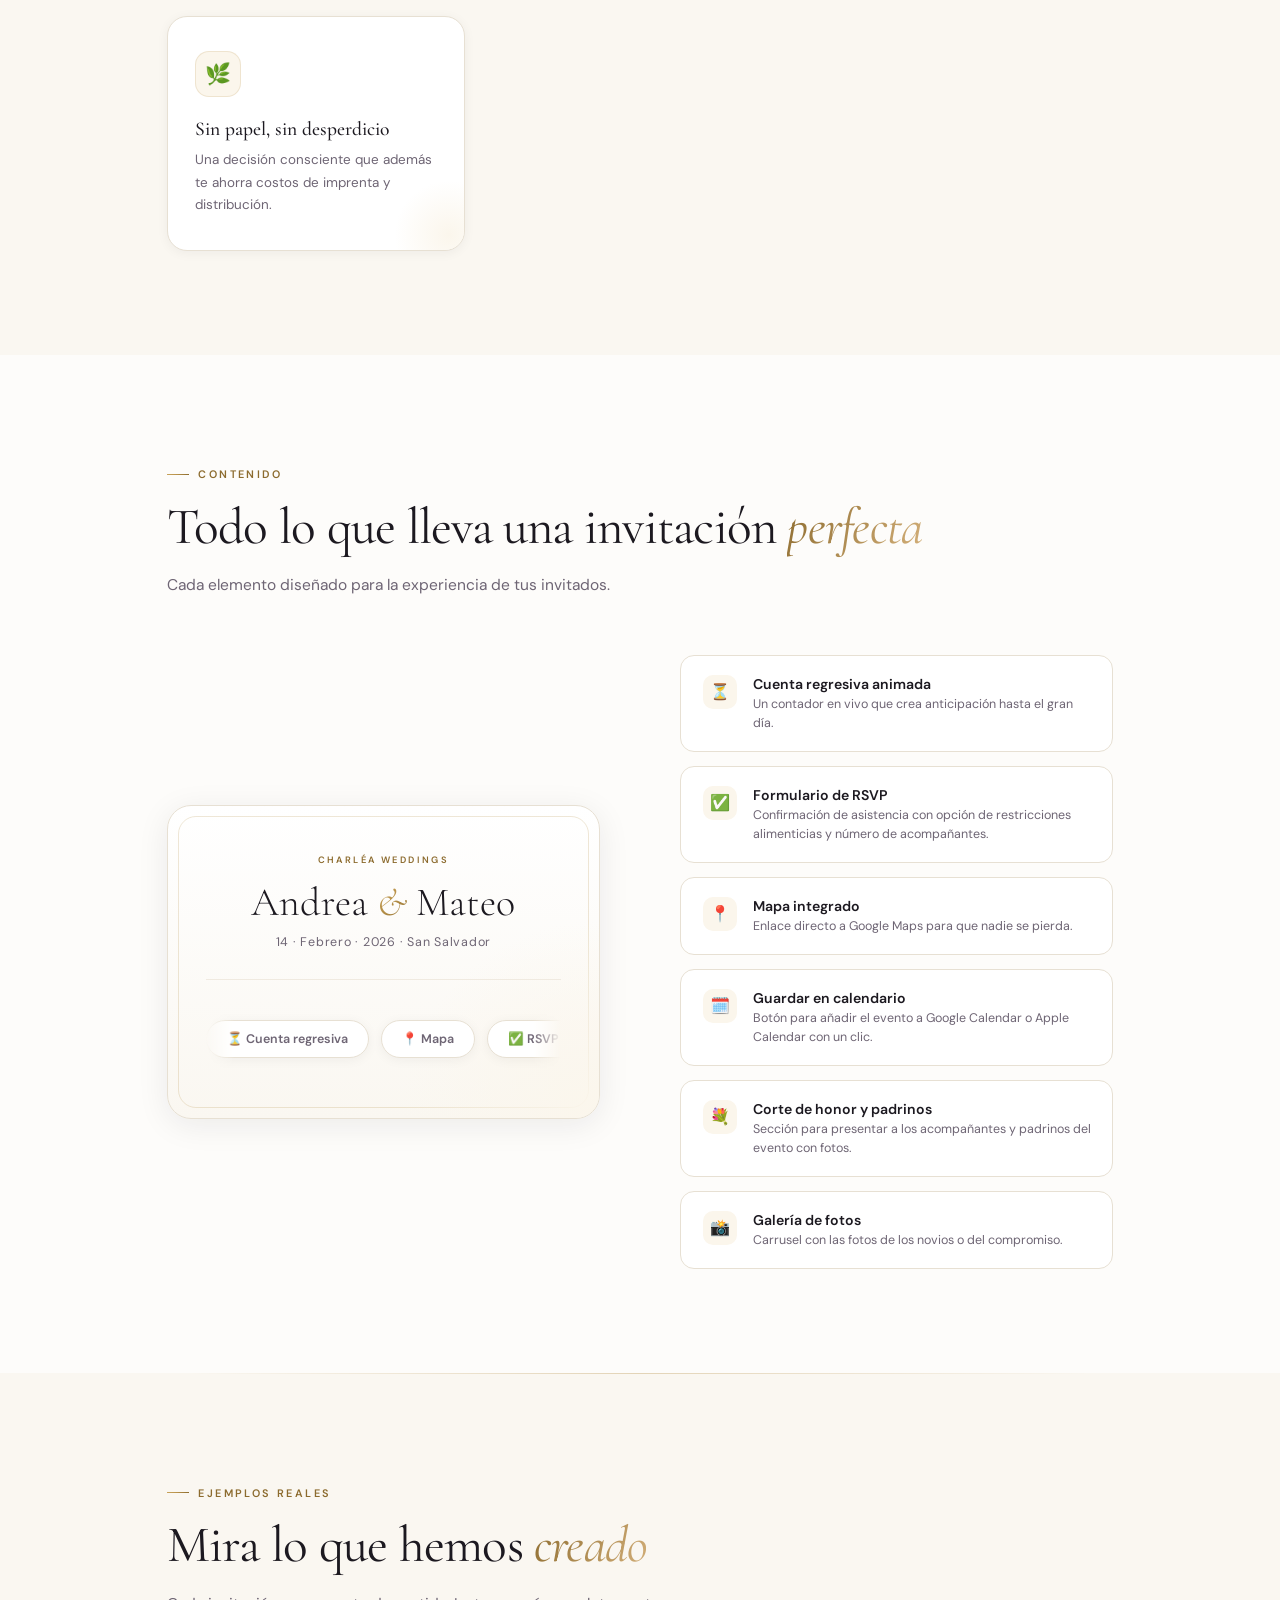
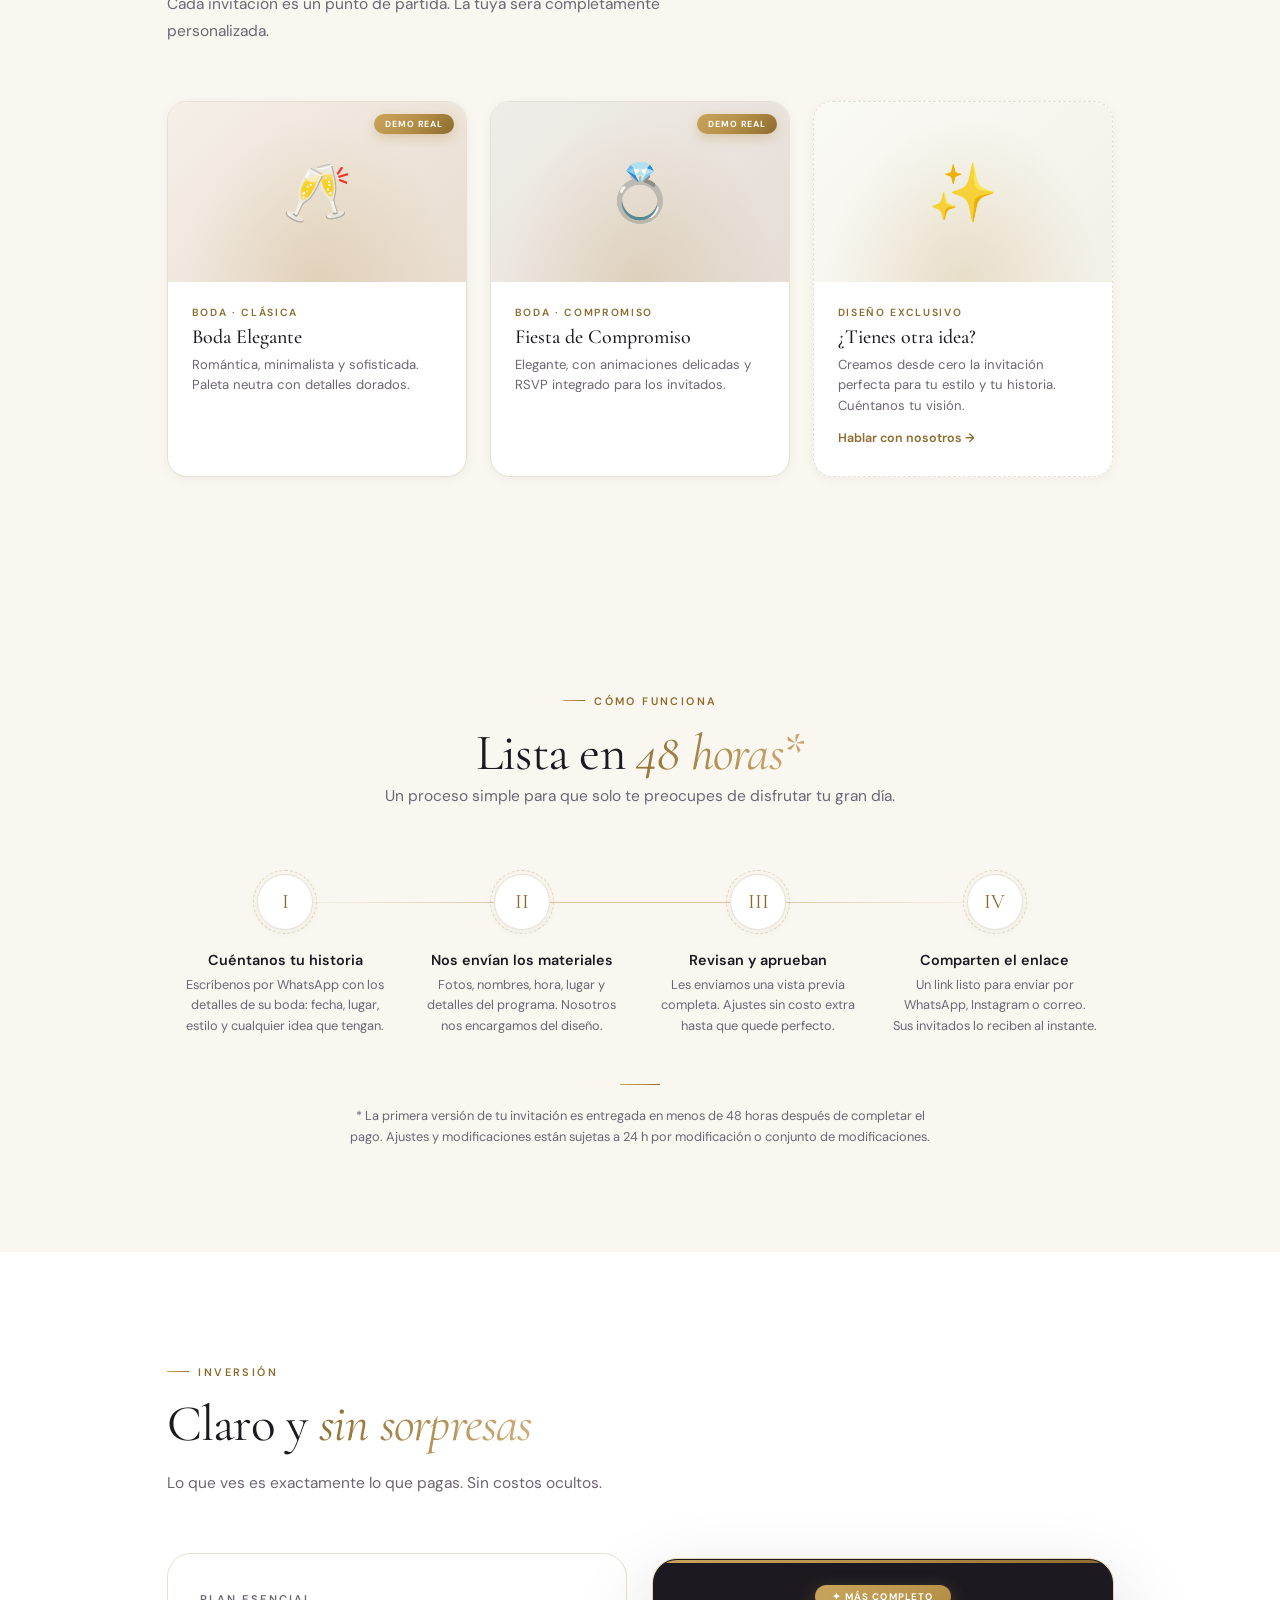
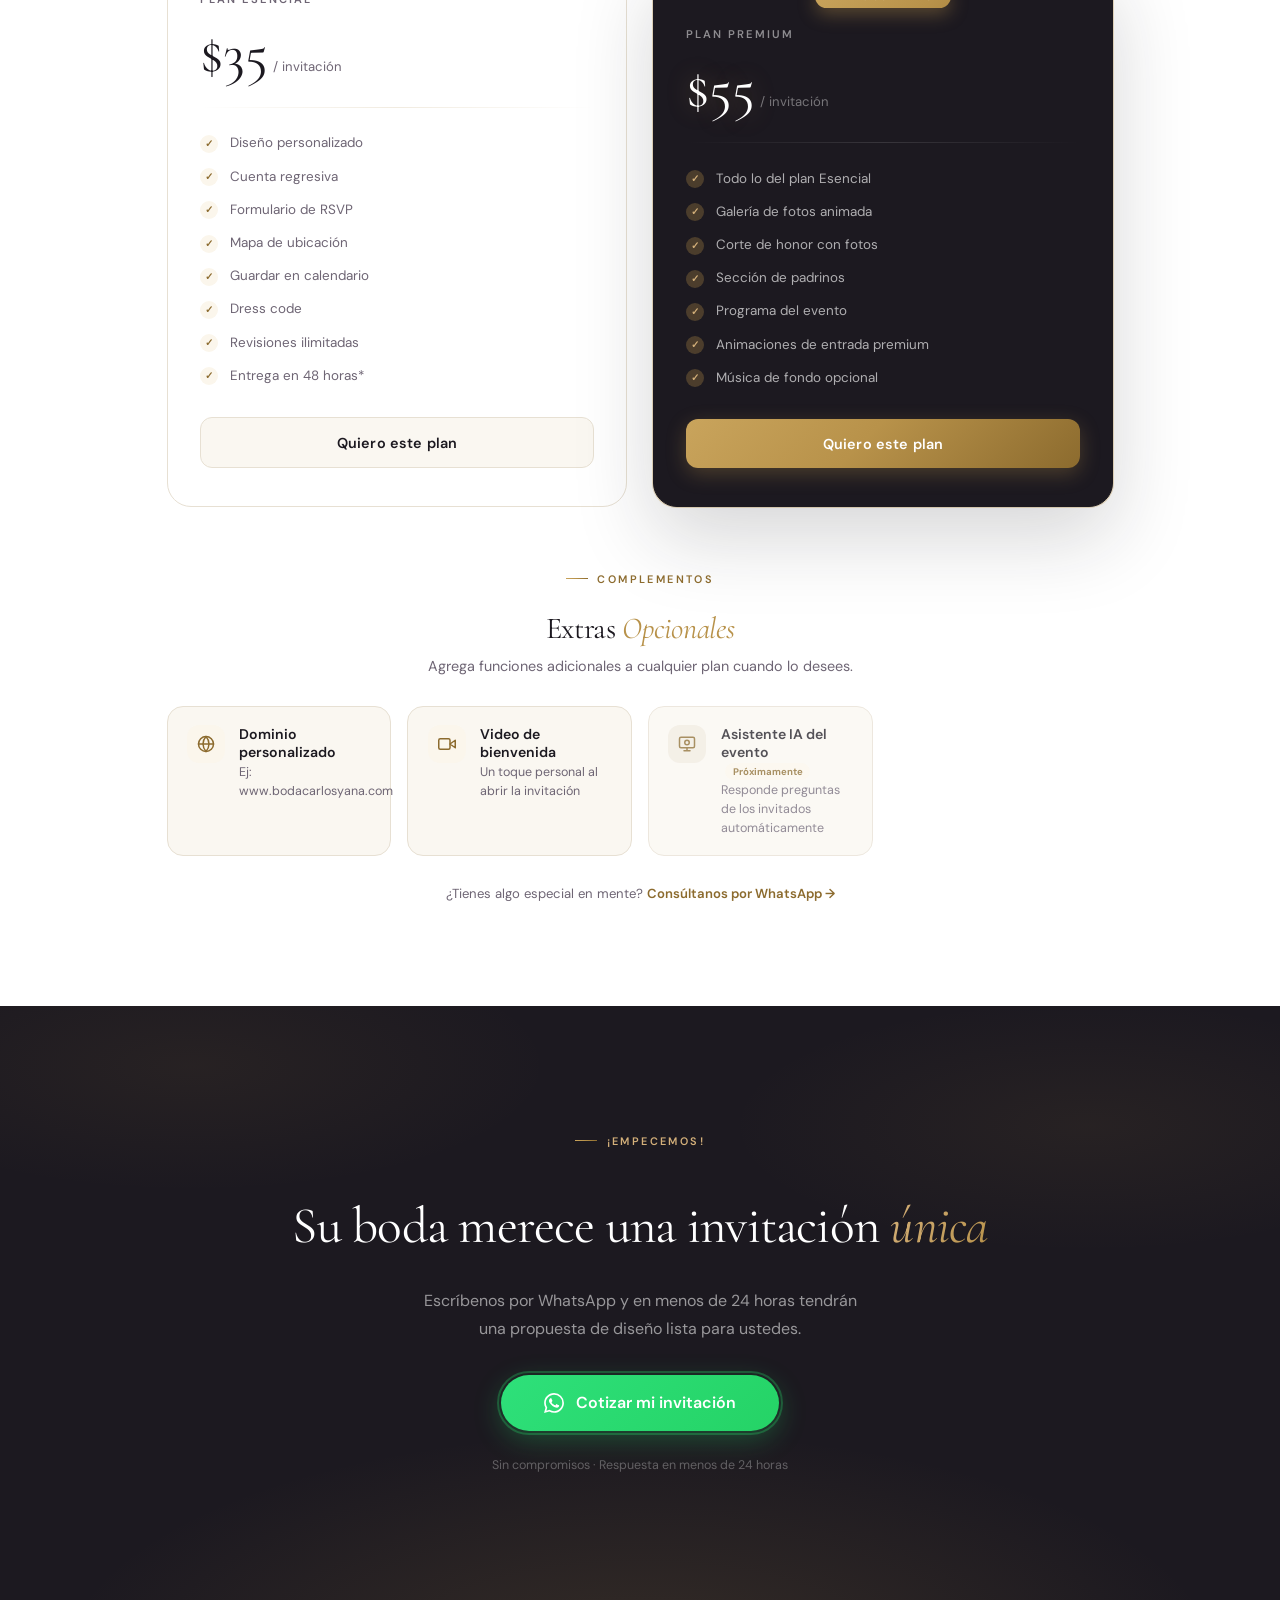
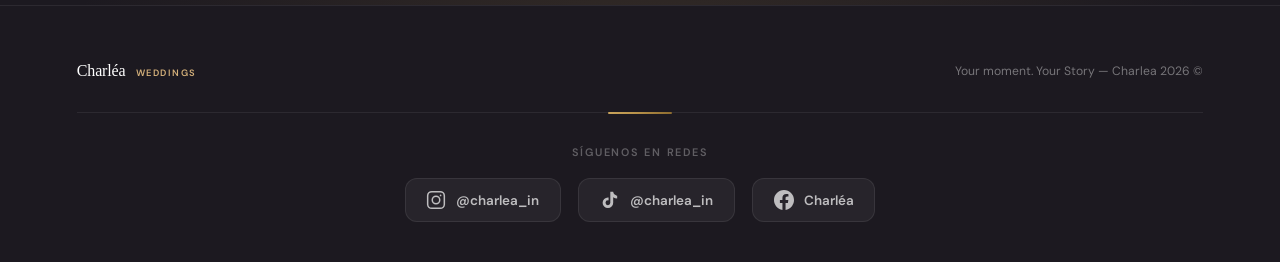
==== commit d5f0272f: "Hero sin texto repetido y numero de WhatsApp corregido a +50364219489 en ambas paginas" ====
--- a/Charleaweedings/index.html
+++ b/Charleaweedings/index.html
@@ -970,7 +970,7 @@
     <div class="hero-divider-line"></div>
   </div>
   <p class="hero-sub">
-    Diseñamos invitaciones digitales para bodas que tus invitados recordarán: personalizadas, con RSVP en tiempo real y listas en 48 horas.
+    Diseñamos invitaciones digitales para bodas que tus invitados recordarán.
   </p>
   <div class="hero-btns">
     <a href="#cta" class="btn-primary" onclick="handleWhatsApp()">💬 Cotizar mi invitación</a>
@@ -1387,7 +1387,7 @@
 
   /* ── WHATSAPP ── */
   function handleWhatsApp(plan) {
-    const phone = '50378543673';
+    const phone = '50364219489';
     let msg;
     if (plan) {
       msg = `¡Hola! 👋 Estoy interesada/o en el *Plan ${plan}* de invitaciones digitales para bodas de Charléa. ¿Podrían darme más información?`;
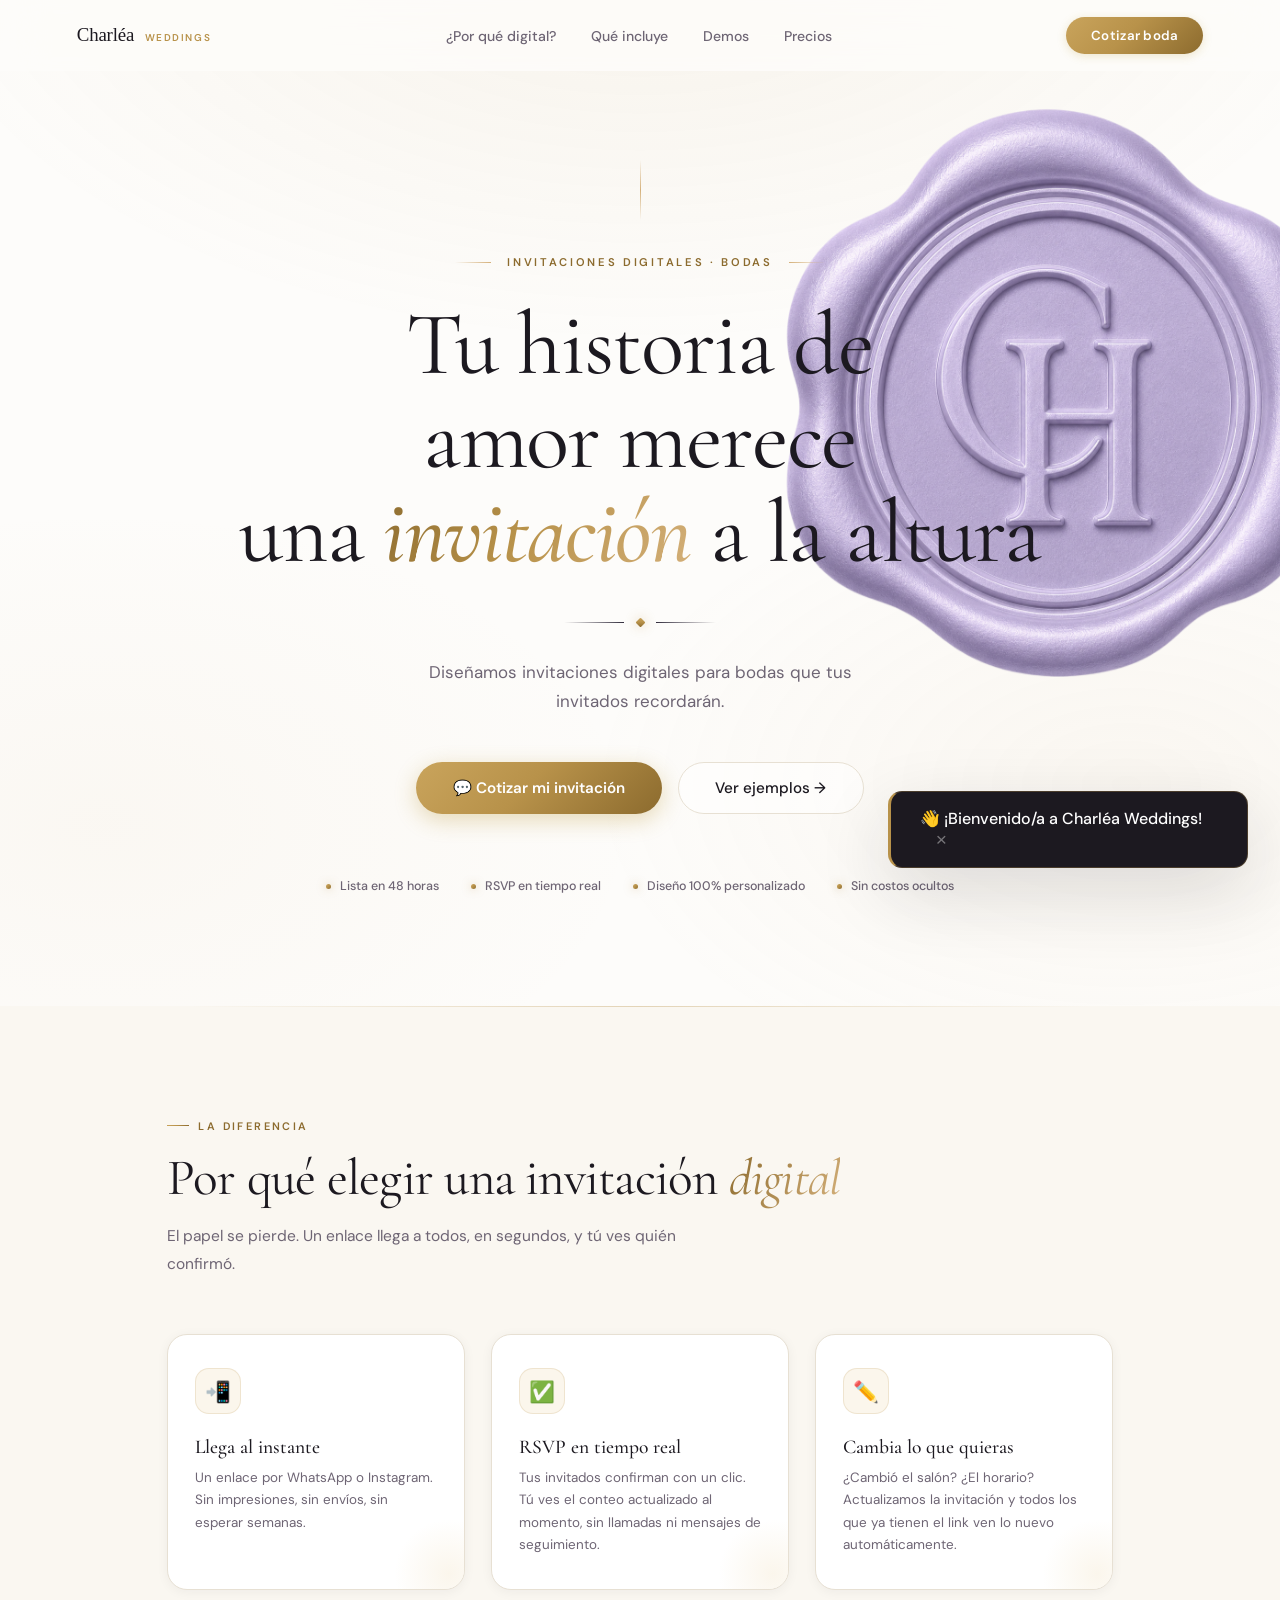
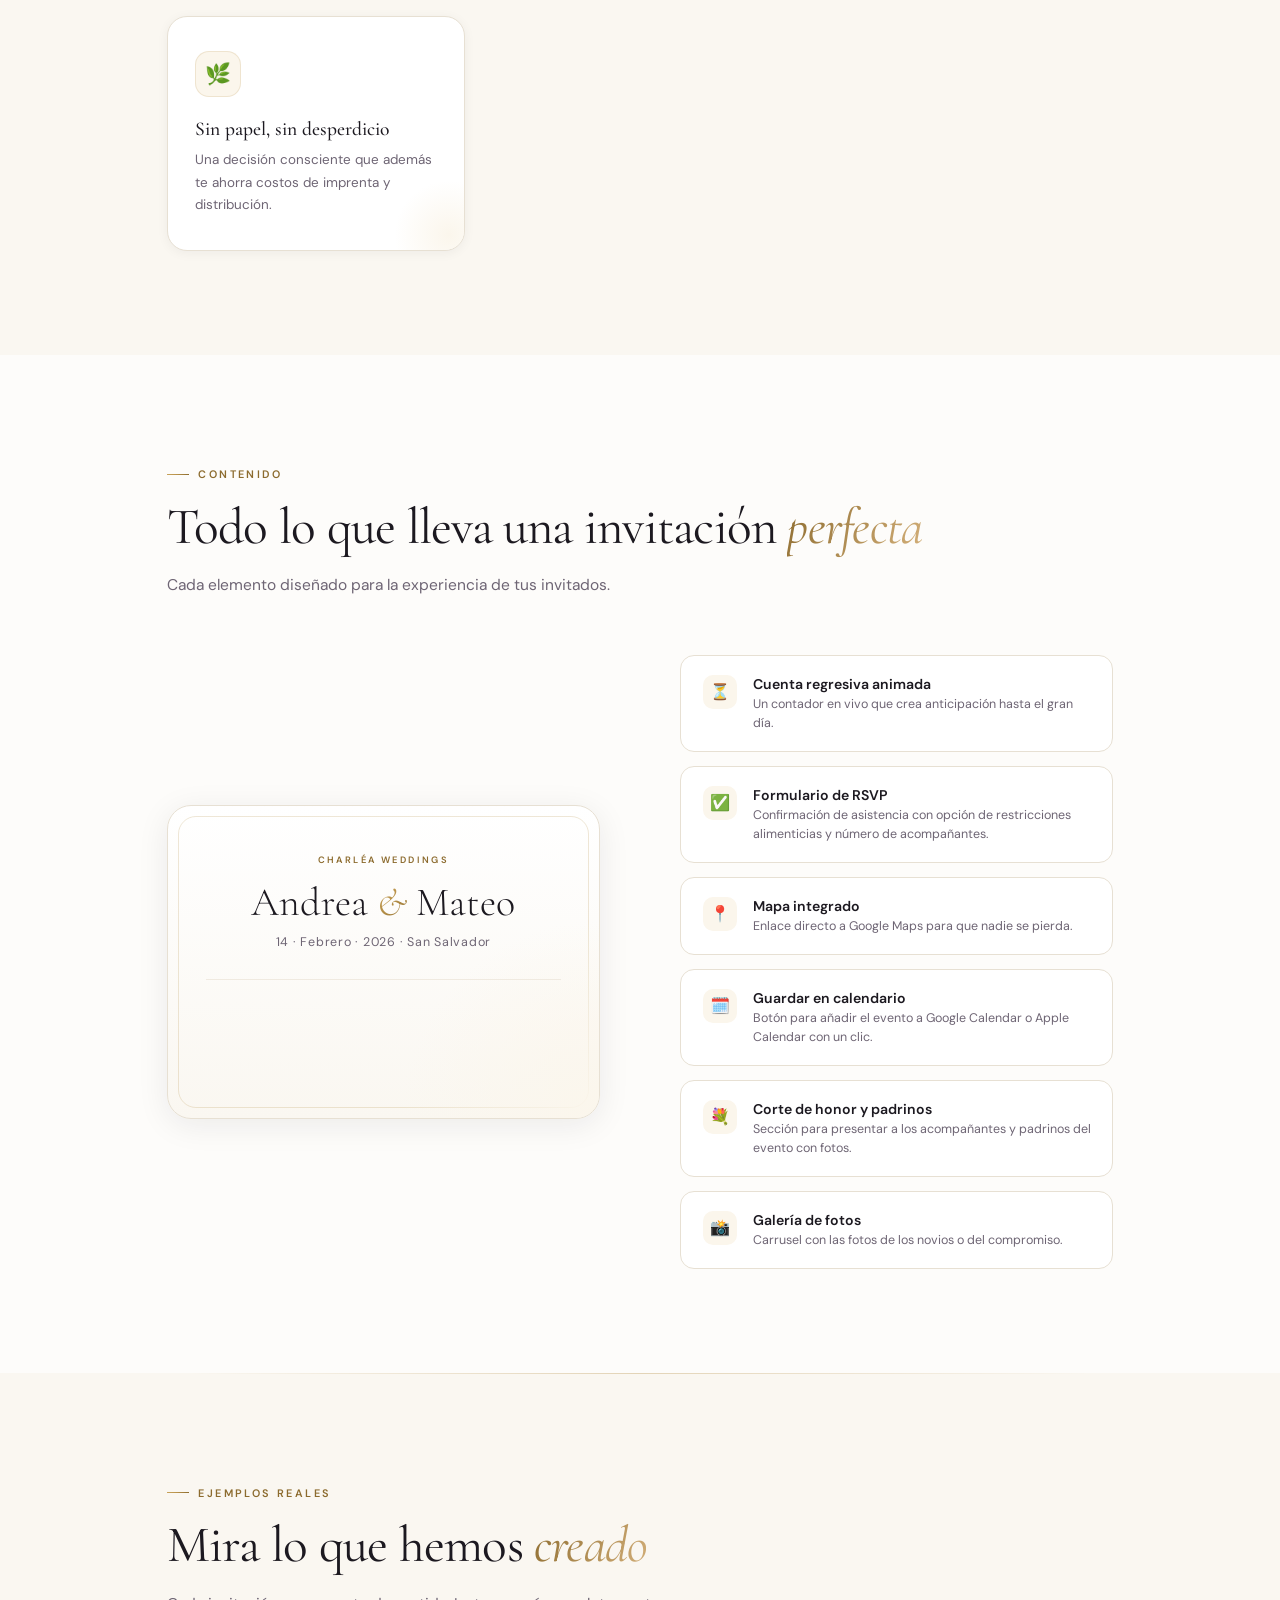
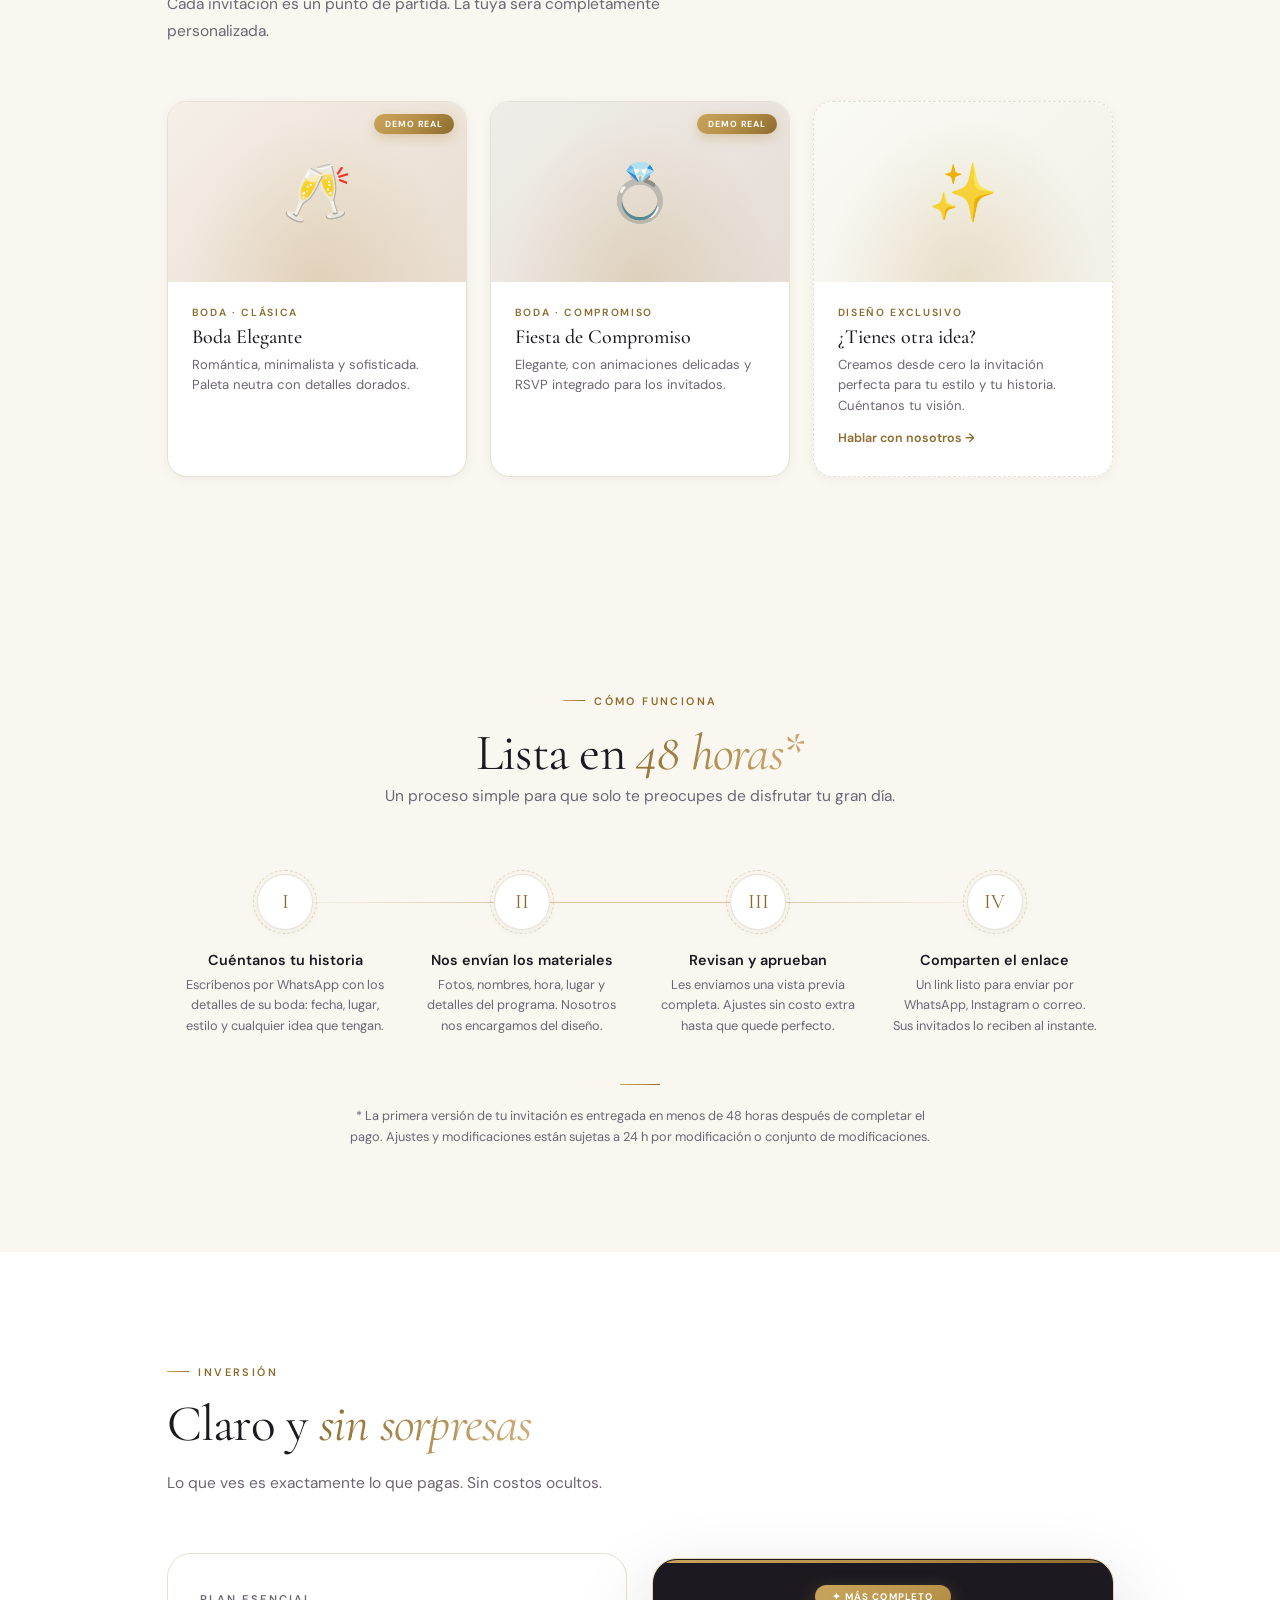
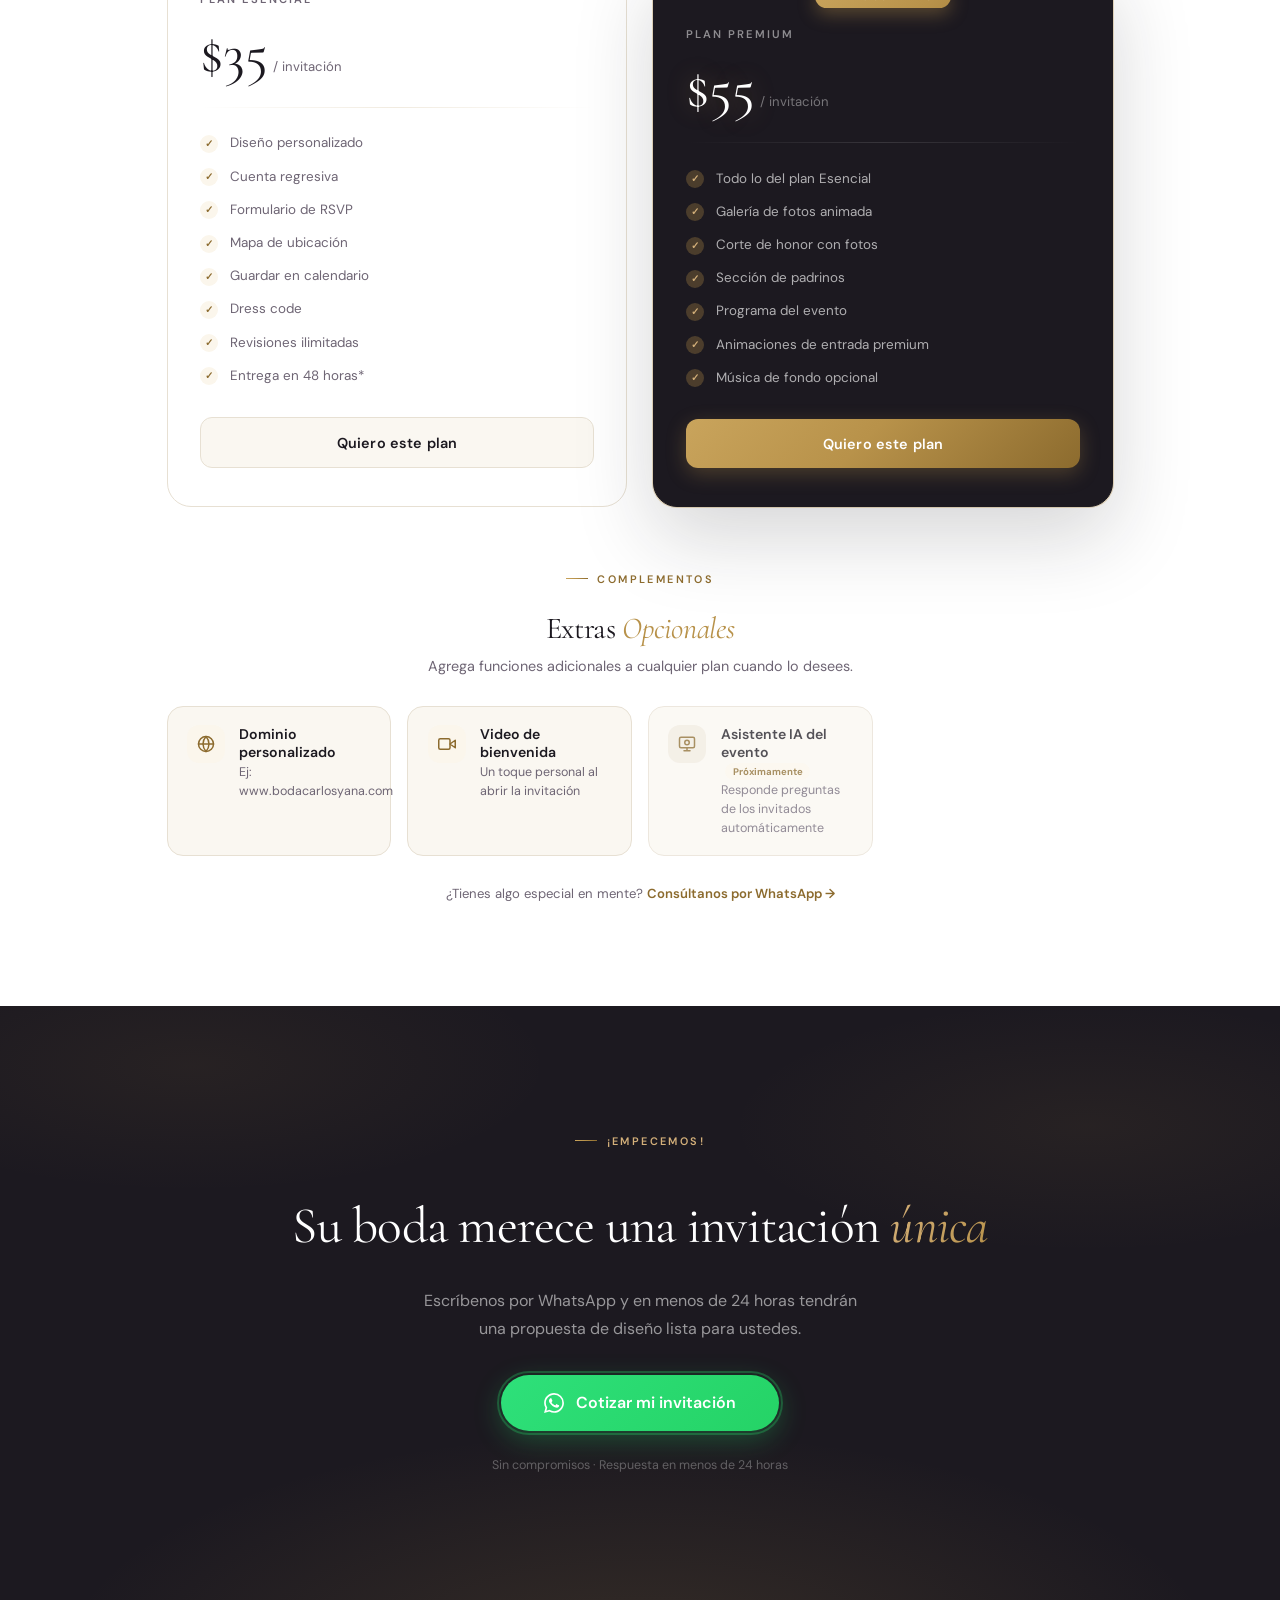
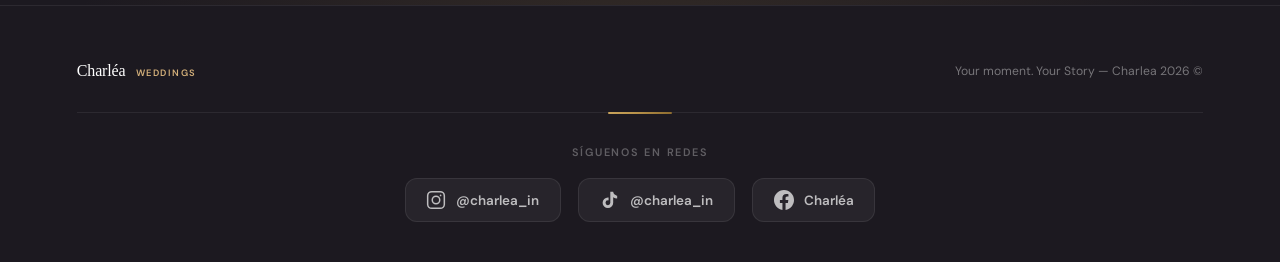
==== commit 65774c18: "Favicon: usar logo-charlea.png en LandPage y Charleaweedings" ====
--- a/Charleaweedings/index.html
+++ b/Charleaweedings/index.html
@@ -6,11 +6,8 @@
   <title>Charléa Weddings — Invitaciones Digitales para Bodas</title>
   <meta name="description" content="Invitaciones digitales de boda elegantes y personalizadas. RSVP en tiempo real, countdown, mapa y más. Lista en 48 horas." />
 
-  <link rel="icon" type="image/svg+xml" href="data:image/svg+xml,
-  <svg xmlns='http://www.w3.org/2000/svg' viewBox='0 0 64 64'>
-    <rect width='64' height='64' rx='16' fill='%23B8924A'/>
-    <text x='32' y='44' text-anchor='middle' font-family='serif' font-style='italic' font-size='36' fill='%23FAFAF5'>C</text>
-  </svg>">
+  <link rel="icon" type="image/png" href="../logo-charlea.png">
+  <link rel="apple-touch-icon" href="../logo-charlea.png">
 
   <link rel="preconnect" href="https://fonts.googleapis.com">
   <link rel="preconnect" href="https://fonts.gstatic.com" crossorigin>
